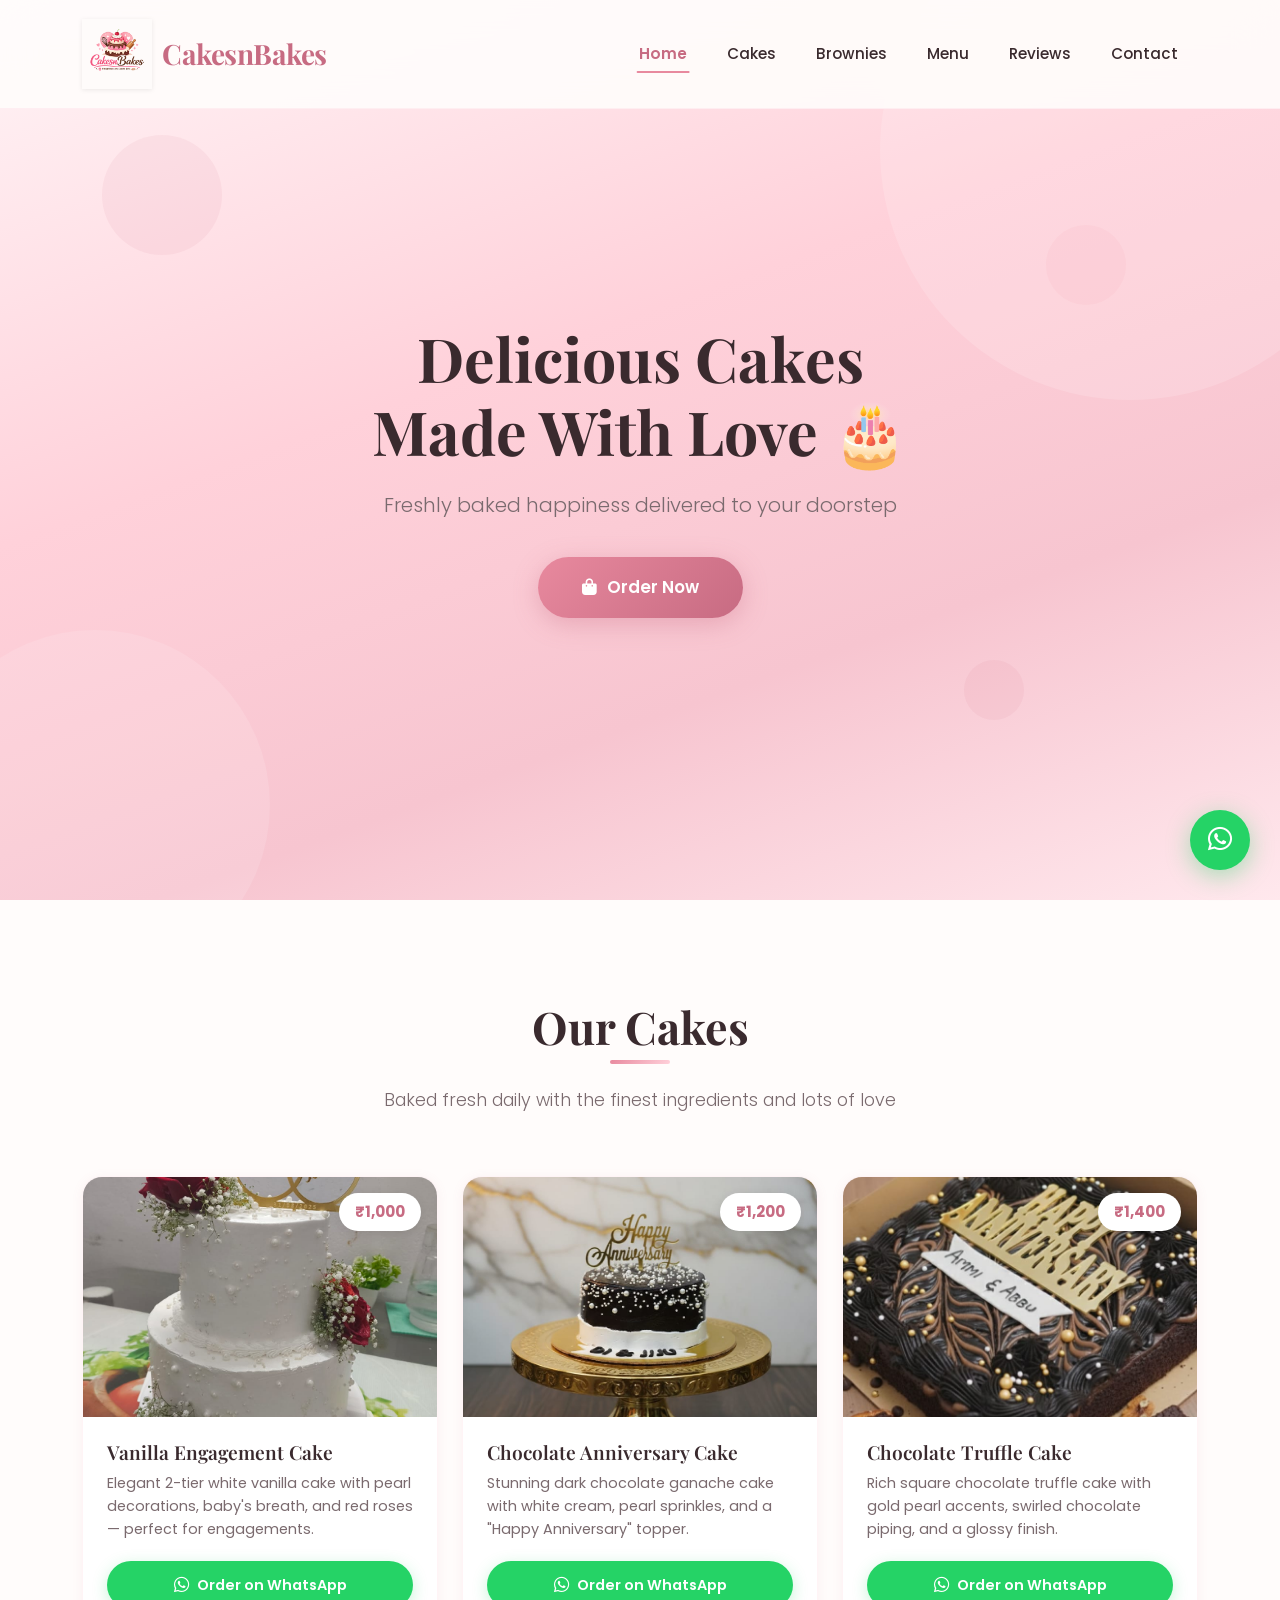
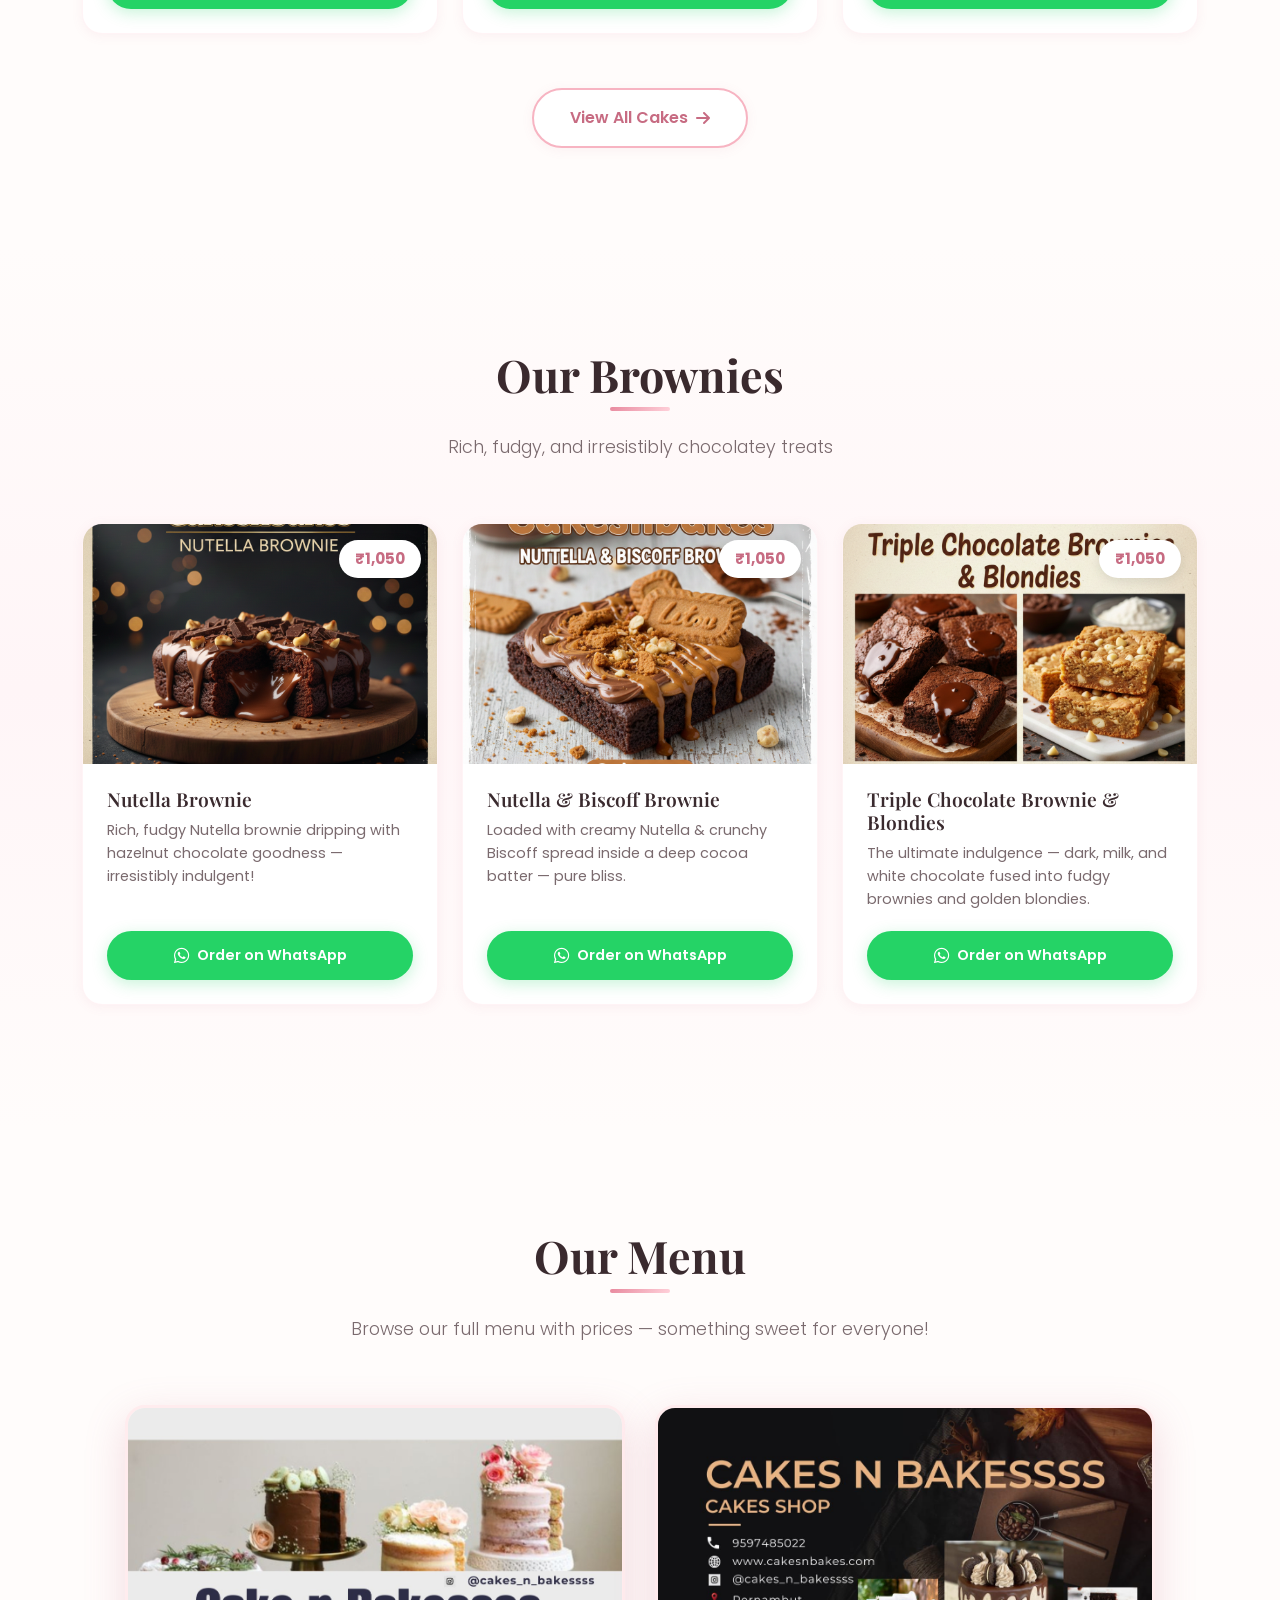
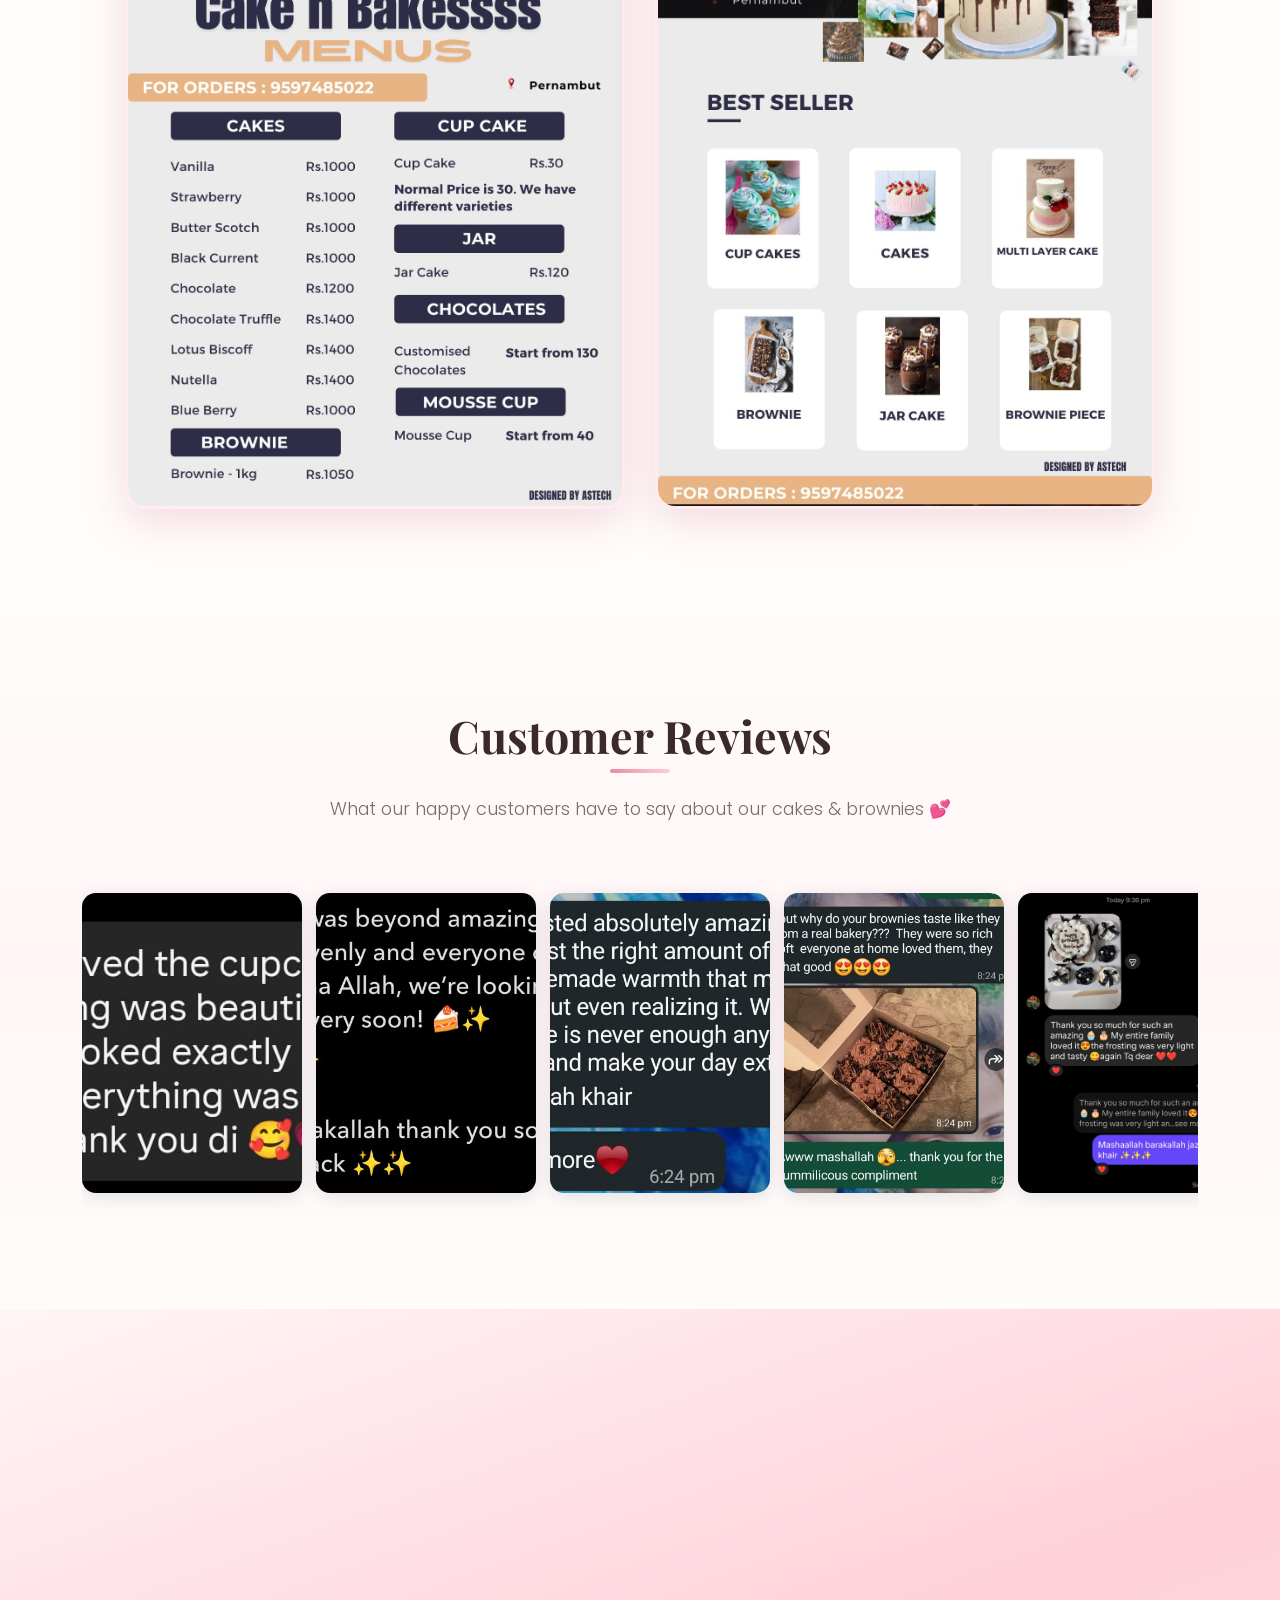
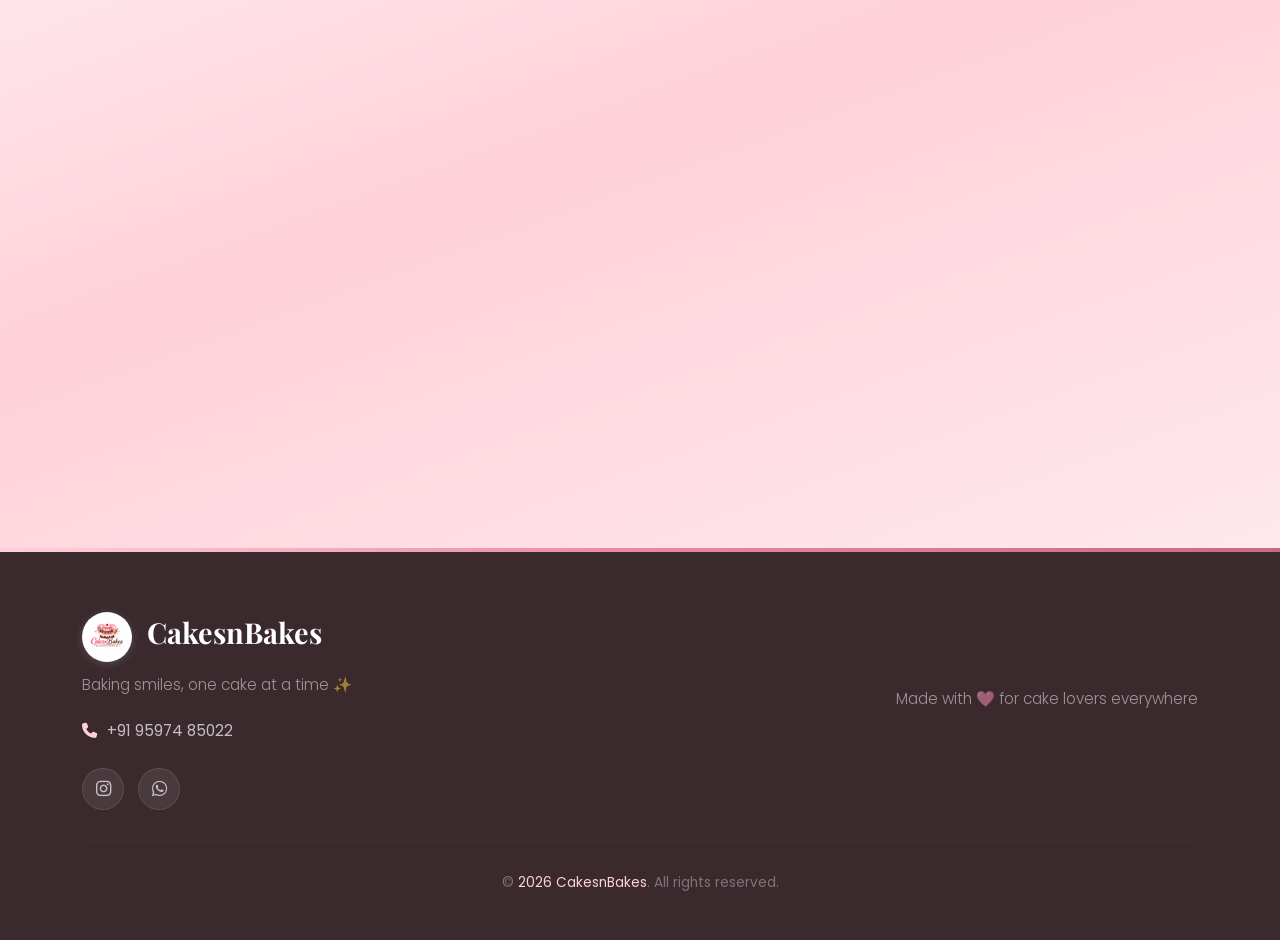
==== index.html @ 228a6c66 "Initial commit: CakesnBakes bakery website" ====
<!DOCTYPE html>
<html lang="en">
<head>
  <meta charset="UTF-8">
  <meta name="viewport" content="width=device-width, initial-scale=1.0">
  <meta name="description" content="CakesnBakes — Freshly baked cakes, cupcakes, brownies & more, delivered to your doorstep. Order now on WhatsApp!">
  <meta name="keywords" content="cakes, brownies, bakery, cupcakes, mousse cakes, jar cakes, order cakes online, CakesnBakes">
  <meta name="author" content="CakesnBakes">
  <title>CakesnBakes — Delicious Cakes Made With Love 🎂</title>

  <!-- Favicon -->
  <link rel="icon" href="logo.png" type="image/png">

  <!-- Bootstrap 5 CSS -->
  <link href="https://cdn.jsdelivr.net/npm/bootstrap@5.3.3/dist/css/bootstrap.min.css" rel="stylesheet">

  <!-- Font Awesome 6 -->
  <link href="https://cdnjs.cloudflare.com/ajax/libs/font-awesome/6.5.1/css/all.min.css" rel="stylesheet">

  <!-- Custom CSS -->
  <link rel="stylesheet" href="css/style.css">
</head>
<body>

  <!-- ========== Page Loader ========== -->
  <div class="page-loader">
    <div class="loader-content">
      <div class="loader-brand"><img src="logo.png" alt="CakesnBakes" class="loader-logo"> CakesnBakes</div>
      <div class="loader-dots">
        <span></span>
        <span></span>
        <span></span>
      </div>
    </div>
  </div>

  <!-- ========== Navbar ========== -->
  <nav class="navbar navbar-expand-lg fixed-top" id="mainNavbar">
    <div class="container">
      <a class="navbar-brand" href="#">
        <img src="logo.png" alt="CakesnBakes" class="brand-logo"> CakesnBakes
      </a>
      <button class="navbar-toggler" type="button" data-bs-toggle="collapse" data-bs-target="#navbarNav" 
              aria-controls="navbarNav" aria-expanded="false" aria-label="Toggle navigation">
        <span class="navbar-toggler-icon"></span>
      </button>
      <div class="collapse navbar-collapse" id="navbarNav">
        <ul class="navbar-nav ms-auto">
          <li class="nav-item">
            <a class="nav-link active" href="#home">Home</a>
          </li>
          <li class="nav-item">
            <a class="nav-link" href="#cakes">Cakes</a>
          </li>
          <li class="nav-item">
            <a class="nav-link" href="#brownies">Brownies</a>
          </li>
          <li class="nav-item">
            <a class="nav-link" href="#menu">Menu</a>
          </li>
          <li class="nav-item">
            <a class="nav-link" href="#reviews">Reviews</a>
          </li>
          <li class="nav-item">
            <a class="nav-link" href="#contact">Contact</a>
          </li>
        </ul>
      </div>
    </div>
  </nav>

  <!-- ========== Hero Section ========== -->
  <section class="hero-section" id="home">
    <div class="hero-shapes">
      <div class="hero-shape hero-shape-1"></div>
      <div class="hero-shape hero-shape-2"></div>
      <div class="hero-shape hero-shape-3"></div>
    </div>
    <div class="container">
      <div class="hero-content">
        <h1>Delicious Cakes <br>Made With Love <span class="hero-emoji">🎂</span></h1>
        <p>Freshly baked happiness delivered to your doorstep</p>
        <a href="#cakes" class="btn-order">
          <i class="fas fa-shopping-bag"></i> Order Now
        </a>
      </div>
    </div>
  </section>

  <!-- ========== Cakes Section ========== -->
  <section class="section" id="cakes">
    <div class="container">
      <div class="section-title reveal">
        <h2>Our Cakes</h2>
        <p>Baked fresh daily with the finest ingredients and lots of love</p>
      </div>
      <div class="row" id="cakes-grid">
        <!-- Cards rendered dynamically via JS -->
      </div>
    </div>
  </section>

  <!-- ========== Brownies Section ========== -->
  <section class="section section-alt" id="brownies">
    <div class="container">
      <div class="section-title reveal">
        <h2>Our Brownies</h2>
        <p>Rich, fudgy, and irresistibly chocolatey treats</p>
      </div>
      <div class="row justify-content-center" id="brownies-grid">
        <!-- Cards rendered dynamically via JS -->
      </div>
    </div>
  </section>

  <!-- ========== Menu Section ========== -->
  <section class="section" id="menu">
    <div class="container">
      <div class="section-title reveal">
        <h2>Our Menu</h2>
        <p>Browse our full menu with prices — something sweet for everyone!</p>
      </div>
      <div class="menu-images reveal reveal-delay-2">
        <div class="menu-img-wrapper">
          <img src="img/IMG-20260324-WA0014.jpg" alt="CakesnBakes Full Menu" class="menu-full-img" loading="lazy">
        </div>
        <div class="menu-img-wrapper">
          <img src="img/IMG-20260324-WA0013.jpg" alt="CakesnBakes Best Sellers" class="menu-full-img" loading="lazy">
        </div>
      </div>
    </div>
  </section>

  <!-- ========== Reviews Section ========== -->
  <section class="section section-alt" id="reviews">
    <div class="container">
      <div class="section-title reveal">
        <h2>Customer Reviews</h2>
        <p>What our happy customers have to say about our cakes & brownies 💕</p>
      </div>
      <div class="reviews-carousel reveal reveal-delay-2">
        <div class="reviews-track">
          <div class="review-card"><img src="img/IMG-20260324-WA0000.jpg" alt="Customer Review" loading="lazy"></div>
          <div class="review-card"><img src="img/IMG-20260324-WA0001.jpg" alt="Customer Review" loading="lazy"></div>
          <div class="review-card"><img src="img/IMG-20260324-WA0002.jpg" alt="Customer Review" loading="lazy"></div>
          <div class="review-card"><img src="img/IMG-20260324-WA0003.jpg" alt="Customer Review" loading="lazy"></div>
          <div class="review-card"><img src="img/IMG-20260324-WA0004.jpg" alt="Customer Review" loading="lazy"></div>
          <div class="review-card"><img src="img/IMG-20260324-WA0005.jpg" alt="Customer Review" loading="lazy"></div>
          <div class="review-card"><img src="img/IMG-20260324-WA0006.jpg" alt="Customer Review" loading="lazy"></div>
          <div class="review-card"><img src="img/IMG-20260324-WA0007.jpg" alt="Customer Review" loading="lazy"></div>
          <div class="review-card"><img src="img/IMG-20260324-WA0008.jpg" alt="Customer Review" loading="lazy"></div>
        </div>
      </div>
    </div>
  </section>

  <!-- ========== Contact Section ========== -->
  <section class="contact-section" id="contact">
    <div class="container">
      <div class="section-title reveal">
        <h2>Get In Touch</h2>
        <p>We'd love to hear from you! Reach out to place an order or just say hello</p>
      </div>
      <div class="contact-card reveal reveal-delay-2">
        <h3>Let's Talk 💬</h3>
        <p>Order your favourite treats or ask us anything</p>
        <div class="contact-methods">
          <a href="https://wa.me/919597485022?text=Hi%2C%20I%20want%20to%20place%20an%20order%20from%20CakesnBakes" 
             target="_blank" rel="noopener" class="contact-method">
            <i class="fab fa-whatsapp"></i>
            <div class="contact-method-info">
              <span class="label">WhatsApp</span>
              <span class="value">+91 95974 85022</span>
            </div>
          </a>
          <a href="tel:+919597485022" class="contact-method">
            <i class="fas fa-phone"></i>
            <div class="contact-method-info">
              <span class="label">Call Us</span>
              <span class="value">+91 95974 85022</span>
            </div>
          </a>
          <a href="https://instagram.com/cakes_n_bakessss" target="_blank" rel="noopener" class="contact-method">
            <i class="fab fa-instagram"></i>
            <div class="contact-method-info">
              <span class="label">Instagram</span>
              <span class="value">@cakes_n_bakessss</span>
            </div>
          </a>
        </div>
      </div>
    </div>
  </section>

  <!-- ========== Footer ========== -->
  <footer class="footer">
    <div class="container">
      <div class="row align-items-center">
        <div class="col-lg-6 mb-4 mb-lg-0">
          <div class="footer-brand">
            <img src="logo.png" alt="CakesnBakes" class="footer-logo"> CakesnBakes
          </div>
          <p class="footer-tagline">Baking smiles, one cake at a time ✨</p>
          <div class="footer-contact">
            <i class="fas fa-phone"></i>
            <span>+91 95974 85022</span>
          </div>
          <div class="footer-social">
            <a href="https://instagram.com/cakes_n_bakessss" target="_blank" rel="noopener" aria-label="Instagram">
              <i class="fab fa-instagram"></i>
            </a>
            <a href="https://wa.me/919597485022" target="_blank" rel="noopener" class="whatsapp" aria-label="WhatsApp">
              <i class="fab fa-whatsapp"></i>
            </a>
          </div>
        </div>
        <div class="col-lg-6 text-lg-end">
          <p class="footer-tagline">Made with 🩷 for cake lovers everywhere</p>
        </div>
      </div>
      <hr class="footer-divider">
      <p class="footer-copyright">
        &copy; <span id="year"></span> <span>CakesnBakes</span>. All rights reserved.
      </p>
    </div>
  </footer>

  <!-- ========== Floating WhatsApp Button ========== -->
  <a href="https://wa.me/919597485022?text=Hi%2C%20I%20want%20to%20place%20an%20order%20from%20CakesnBakes" 
     target="_blank" rel="noopener" class="whatsapp-float" aria-label="Chat on WhatsApp">
    <i class="fab fa-whatsapp"></i>
    <span class="tooltip-text">Chat with us!</span>
  </a>

  <!-- ========== Mobile Bottom Navbar ========== -->
  <nav class="bottom-nav" id="bottomNav">
    <a href="#home" class="bottom-nav-item active" data-section="home">
      <i class="fas fa-home"></i>
      <span>Home</span>
    </a>
    <a href="#cakes" class="bottom-nav-item" data-section="cakes">
      <i class="fas fa-birthday-cake"></i>
      <span>Cakes</span>
    </a>
    <a href="#brownies" class="bottom-nav-item" data-section="brownies">
      <i class="fas fa-cookie-bite"></i>
      <span>Brownies</span>
    </a>
    <a href="#menu" class="bottom-nav-item" data-section="menu">
      <i class="fas fa-utensils"></i>
      <span>Menu</span>
    </a>
    <a href="#contact" class="bottom-nav-item" data-section="contact">
      <i class="fas fa-envelope"></i>
      <span>Contact</span>
    </a>
  </nav>

  <!-- ========== Back to Top Button ========== -->
  <button class="back-to-top" aria-label="Back to top">
    <i class="fas fa-chevron-up"></i>
  </button>

  <!-- Bootstrap 5 JS -->
  <script src="https://cdn.jsdelivr.net/npm/bootstrap@5.3.3/dist/js/bootstrap.bundle.min.js"></script>

  <!-- Custom JS -->
  <script src="js/script.js"></script>
</body>
</html>
---- css/style.css ----
/* ===========================
   CakesnBakes - Custom Styles
   =========================== */

/* ---------- Google Fonts ---------- */
@import url('https://fonts.googleapis.com/css2?family=Playfair+Display:ital,wght@0,400;0,500;0,600;0,700;1,400;1,500&family=Poppins:wght@300;400;500;600;700&display=swap');

/* ---------- CSS Variables ---------- */
:root {
  --primary-pink: #FFD1DA;
  --primary-pink-dark: #f7b4c2;
  --off-white: #FFFCFB;
  --accent-rose: #e8899e;
  --accent-deep: #c76b82;
  --text-dark: #3a2a2e;
  --text-muted: #7a6a6e;
  --text-light: #9a8a8e;
  --white: #ffffff;
  --whatsapp-green: #25D366;
  --whatsapp-green-dark: #1da851;
  --shadow-soft: 0 4px 20px rgba(199, 107, 130, 0.12);
  --shadow-hover: 0 12px 40px rgba(199, 107, 130, 0.22);
  --shadow-card: 0 2px 12px rgba(199, 107, 130, 0.08);
  --radius-lg: 20px;
  --radius-md: 14px;
  --radius-sm: 10px;
  --transition: all 0.35s cubic-bezier(0.4, 0, 0.2, 1);
  --font-heading: 'Playfair Display', serif;
  --font-body: 'Poppins', sans-serif;
}

/* ---------- Global Reset ---------- */
*,
*::before,
*::after {
  margin: 0;
  padding: 0;
  box-sizing: border-box;
}

html {
  scroll-behavior: smooth;
  scroll-padding-top: 80px;
}

body {
  font-family: var(--font-body);
  color: var(--text-dark);
  background-color: var(--off-white);
  overflow-x: hidden;
  line-height: 1.7;
}

h1, h2, h3, h4, h5, h6 {
  font-family: var(--font-heading);
  font-weight: 600;
  color: var(--text-dark);
}

a {
  text-decoration: none;
  transition: var(--transition);
}

img {
  max-width: 100%;
  height: auto;
}

/* ---------- Scrollbar ---------- */
::-webkit-scrollbar {
  width: 8px;
}
::-webkit-scrollbar-track {
  background: var(--off-white);
}
::-webkit-scrollbar-thumb {
  background: var(--primary-pink-dark);
  border-radius: 50px;
}
::-webkit-scrollbar-thumb:hover {
  background: var(--accent-rose);
}

/* ---------- Navbar ---------- */
.navbar {
  background: rgba(255, 252, 251, 0.92) !important;
  backdrop-filter: blur(20px);
  -webkit-backdrop-filter: blur(20px);
  padding: 14px 0;
  transition: var(--transition);
  border-bottom: 1px solid rgba(255, 209, 218, 0.3);
}

.navbar.scrolled {
  padding: 8px 0;
  box-shadow: 0 4px 30px rgba(199, 107, 130, 0.1);
  border-bottom: 1px solid rgba(255, 209, 218, 0.6);
}

.navbar-brand {
  font-family: var(--font-heading);
  font-size: 1.75rem;
  font-weight: 700;
  color: var(--accent-deep) !important;
  letter-spacing: -0.5px;
  display: flex;
  align-items: center;
  gap: 10px;
}

.navbar-brand .brand-logo {
  height: 70px;
  width: auto;
  object-fit: contain;
  mix-blend-mode: multiply;
  filter: drop-shadow(0 1px 2px rgba(0,0,0,0.08));
}

.footer-logo {
  height: 50px;
  width: 50px;
  object-fit: contain;
  vertical-align: middle;
  margin-right: 8px;
  background: var(--white);
  border-radius: 50%;
  padding: 4px;
  box-shadow: 0 2px 8px rgba(255, 255, 255, 0.15);
}

.loader-logo {
  height: 80px;
  width: auto;
  object-fit: contain;
  vertical-align: middle;
  margin-right: 8px;
  mix-blend-mode: multiply;
}

.navbar-brand:hover {
  color: var(--accent-rose) !important;
  transform: scale(1.02);
}

.nav-link {
  font-family: var(--font-body);
  font-weight: 500;
  font-size: 0.95rem;
  color: var(--text-dark) !important;
  padding: 8px 20px !important;
  border-radius: 50px;
  position: relative;
  transition: var(--transition);
}

.nav-link::after {
  content: '';
  position: absolute;
  bottom: 2px;
  left: 50%;
  transform: translateX(-50%);
  width: 0;
  height: 2px;
  background: var(--accent-rose);
  border-radius: 50px;
  transition: var(--transition);
}

.nav-link:hover::after,
.nav-link.active::after {
  width: 60%;
}

.nav-link:hover {
  color: var(--accent-deep) !important;
}

.nav-link.active {
  color: var(--accent-deep) !important;
  font-weight: 600;
}

.navbar-toggler {
  border: 2px solid var(--primary-pink-dark) !important;
  padding: 6px 10px;
  border-radius: var(--radius-sm);
}

.navbar-toggler:focus {
  box-shadow: 0 0 0 3px rgba(255, 209, 218, 0.5);
}

.navbar-toggler-icon {
  background-image: url("data:image/svg+xml,%3csvg xmlns='http://www.w3.org/2000/svg' viewBox='0 0 30 30'%3e%3cpath stroke='%23c76b82' stroke-linecap='round' stroke-miterlimit='10' stroke-width='2' d='M4 7h22M4 15h22M4 23h22'/%3e%3c/svg%3e") !important;
}

/* ---------- Hero Section ---------- */
.hero-section {
  min-height: 100vh;
  display: flex;
  align-items: center;
  justify-content: center;
  background: linear-gradient(160deg, #fff5f7 0%, var(--primary-pink) 40%, #f7c5d0 70%, #ffe8ed 100%);
  position: relative;
  overflow: hidden;
  padding: 120px 0 80px;
}

.hero-section::before {
  content: '';
  position: absolute;
  top: -100px;
  right: -100px;
  width: 500px;
  height: 500px;
  border-radius: 50%;
  background: rgba(255, 255, 255, 0.15);
  animation: floatBubble 8s ease-in-out infinite;
}

.hero-section::after {
  content: '';
  position: absolute;
  bottom: -80px;
  left: -80px;
  width: 350px;
  height: 350px;
  border-radius: 50%;
  background: rgba(255, 255, 255, 0.12);
  animation: floatBubble 10s ease-in-out infinite reverse;
}

@keyframes floatBubble {
  0%, 100% { transform: translateY(0) scale(1); }
  50% { transform: translateY(-40px) scale(1.05); }
}

.hero-content {
  text-align: center;
  position: relative;
  z-index: 2;
}

.hero-content h1 {
  font-size: 3.8rem;
  font-weight: 700;
  line-height: 1.2;
  margin-bottom: 20px;
  color: var(--text-dark);
  animation: fadeInUp 1s ease-out;
}

.hero-content .hero-emoji {
  display: inline-block;
  animation: bounceEmoji 2s ease-in-out infinite;
}

@keyframes bounceEmoji {
  0%, 100% { transform: translateY(0) rotate(0deg); }
  25% { transform: translateY(-8px) rotate(-5deg); }
  75% { transform: translateY(-4px) rotate(5deg); }
}

.hero-content p {
  font-size: 1.25rem;
  color: var(--text-muted);
  max-width: 550px;
  margin: 0 auto 35px;
  font-weight: 300;
  animation: fadeInUp 1s ease-out 0.2s both;
}

.btn-order {
  display: inline-flex;
  align-items: center;
  gap: 10px;
  padding: 16px 44px;
  font-size: 1.05rem;
  font-weight: 600;
  font-family: var(--font-body);
  color: var(--white);
  background: linear-gradient(135deg, var(--accent-rose), var(--accent-deep));
  border: none;
  border-radius: 50px;
  cursor: pointer;
  transition: var(--transition);
  box-shadow: 0 6px 25px rgba(199, 107, 130, 0.35);
  animation: fadeInUp 1s ease-out 0.4s both;
  position: relative;
  overflow: hidden;
}

.btn-order::before {
  content: '';
  position: absolute;
  top: 0;
  left: -100%;
  width: 100%;
  height: 100%;
  background: linear-gradient(90deg, transparent, rgba(255, 255, 255, 0.2), transparent);
  transition: 0.5s;
}

.btn-order:hover::before {
  left: 100%;
}

.btn-order:hover {
  transform: translateY(-3px) scale(1.03);
  box-shadow: 0 10px 35px rgba(199, 107, 130, 0.45);
  color: var(--white);
}

.btn-order:active {
  transform: translateY(0) scale(0.98);
}

/* Decorative shapes */
.hero-shapes {
  position: absolute;
  width: 100%;
  height: 100%;
  top: 0;
  left: 0;
  pointer-events: none;
  z-index: 1;
}

.hero-shape {
  position: absolute;
  border-radius: 50%;
  opacity: 0.08;
}

.hero-shape-1 {
  width: 120px;
  height: 120px;
  background: var(--accent-deep);
  top: 15%;
  left: 8%;
  animation: floatShape 7s ease-in-out infinite;
}

.hero-shape-2 {
  width: 80px;
  height: 80px;
  background: var(--accent-rose);
  top: 25%;
  right: 12%;
  animation: floatShape 5s ease-in-out infinite 1s;
}

.hero-shape-3 {
  width: 60px;
  height: 60px;
  background: var(--accent-deep);
  bottom: 20%;
  right: 20%;
  animation: floatShape 6s ease-in-out infinite 2s;
}

@keyframes floatShape {
  0%, 100% { transform: translateY(0) rotate(0deg); }
  50% { transform: translateY(-25px) rotate(180deg); }
}

@keyframes fadeInUp {
  from {
    opacity: 0;
    transform: translateY(40px);
  }
  to {
    opacity: 1;
    transform: translateY(0);
  }
}

/* ---------- Section Common ---------- */
.section {
  padding: 100px 0;
}

.section-alt {
  background: linear-gradient(180deg, var(--off-white) 0%, #fff5f7 50%, var(--off-white) 100%);
}

.section-title {
  text-align: center;
  margin-bottom: 60px;
  position: relative;
}

.section-title h2 {
  font-size: 2.8rem;
  font-weight: 700;
  margin-bottom: 12px;
  position: relative;
  display: inline-block;
}

.section-title h2::after {
  content: '';
  position: absolute;
  bottom: -10px;
  left: 50%;
  transform: translateX(-50%);
  width: 60px;
  height: 4px;
  background: linear-gradient(135deg, var(--accent-rose), var(--primary-pink));
  border-radius: 50px;
}

.section-title p {
  font-size: 1.1rem;
  color: var(--text-muted);
  margin-top: 20px;
  font-weight: 300;
}

/* ---------- Product Cards ---------- */
.product-card {
  background: var(--white);
  border-radius: var(--radius-lg);
  overflow: hidden;
  box-shadow: var(--shadow-card);
  transition: var(--transition);
  border: 1px solid rgba(255, 209, 218, 0.25);
  height: 100%;
  display: flex;
  flex-direction: column;
  position: relative;
}

.product-card::before {
  content: '';
  position: absolute;
  top: 0;
  left: 0;
  right: 0;
  height: 4px;
  background: linear-gradient(135deg, var(--primary-pink), var(--accent-rose));
  opacity: 0;
  transition: var(--transition);
}

.product-card:hover {
  transform: translateY(-10px);
  box-shadow: var(--shadow-hover);
  border-color: rgba(255, 209, 218, 0.5);
}

.product-card:hover::before {
  opacity: 1;
}

.product-card:hover .product-img img {
  transform: scale(1.08);
}

.product-img {
  position: relative;
  overflow: hidden;
  height: 240px;
}

.product-img img {
  width: 100%;
  height: 100%;
  object-fit: cover;
  transition: transform 0.5s cubic-bezier(0.4, 0, 0.2, 1);
}

.product-img .price-badge {
  position: absolute;
  top: 16px;
  right: 16px;
  background: var(--white);
  color: var(--accent-deep);
  font-weight: 700;
  font-size: 0.95rem;
  padding: 6px 16px;
  border-radius: 50px;
  box-shadow: 0 3px 12px rgba(0, 0, 0, 0.1);
  font-family: var(--font-body);
}

.product-body {
  padding: 24px;
  flex: 1;
  display: flex;
  flex-direction: column;
}

.product-body h5 {
  font-size: 1.2rem;
  font-weight: 600;
  margin-bottom: 8px;
  font-family: var(--font-heading);
}

.product-body p {
  font-size: 0.9rem;
  color: var(--text-muted);
  margin-bottom: 20px;
  flex: 1;
  line-height: 1.6;
}

.btn-whatsapp {
  display: inline-flex;
  align-items: center;
  justify-content: center;
  gap: 8px;
  padding: 12px 24px;
  background: var(--whatsapp-green);
  color: var(--white) !important;
  border: none;
  border-radius: 50px;
  font-size: 0.9rem;
  font-weight: 600;
  font-family: var(--font-body);
  cursor: pointer;
  transition: var(--transition);
  width: 100%;
  text-align: center;
  text-decoration: none;
  box-shadow: 0 4px 15px rgba(37, 211, 102, 0.25);
}

.btn-whatsapp i {
  font-size: 1.1rem;
}

.btn-whatsapp:hover {
  background: var(--whatsapp-green-dark);
  transform: translateY(-2px);
  box-shadow: 0 6px 20px rgba(37, 211, 102, 0.35);
  color: var(--white) !important;
}

.btn-whatsapp:active {
  transform: translateY(0);
}

/* ---------- View All Button ---------- */
.view-all-wrapper {
  text-align: center;
  margin-top: 30px;
}

.btn-view-all {
  display: inline-flex;
  align-items: center;
  gap: 8px;
  padding: 14px 36px;
  font-size: 1rem;
  font-weight: 600;
  font-family: var(--font-body);
  color: var(--accent-deep);
  background: var(--white);
  border: 2px solid var(--primary-pink-dark);
  border-radius: 50px;
  cursor: pointer;
  transition: var(--transition);
  text-decoration: none;
  box-shadow: var(--shadow-card);
}

.btn-view-all:hover {
  background: linear-gradient(135deg, var(--accent-rose), var(--accent-deep));
  color: var(--white);
  border-color: var(--accent-deep);
  transform: translateY(-3px);
  box-shadow: 0 8px 25px rgba(199, 107, 130, 0.35);
}

.btn-view-all:active {
  transform: translateY(0);
}

/* ---------- Menu Section ---------- */
.menu-images {
  display: flex;
  flex-wrap: wrap;
  gap: 30px;
  justify-content: center;
  align-items: flex-start;
}

.menu-img-wrapper {
  flex: 1 1 400px;
  max-width: 500px;
  border-radius: var(--radius-lg);
  overflow: hidden;
  box-shadow: var(--shadow-hover);
  transition: var(--transition);
  border: 3px solid rgba(255, 209, 218, 0.4);
}

.menu-img-wrapper:hover {
  transform: translateY(-6px) scale(1.02);
  box-shadow: 0 20px 50px rgba(199, 107, 130, 0.25);
}

.menu-full-img {
  width: 100%;
  height: auto;
  display: block;
}

/* ---------- Reviews Section ---------- */
.reviews-carousel {
  position: relative;
  overflow: hidden;
}

.reviews-track {
  display: flex;
  gap: 14px;
  overflow-x: auto;
  scroll-snap-type: x mandatory;
  -webkit-overflow-scrolling: touch;
  padding: 8px 4px 16px;
  scrollbar-width: thin;
  scrollbar-color: var(--primary-pink-dark) transparent;
}

.reviews-track::-webkit-scrollbar {
  height: 6px;
}

.reviews-track::-webkit-scrollbar-thumb {
  background: var(--primary-pink-dark);
  border-radius: 50px;
}

.reviews-track::-webkit-scrollbar-track {
  background: transparent;
}

.review-card {
  flex: 0 0 220px;
  width: 220px;
  height: 300px;
  scroll-snap-align: start;
  border-radius: 14px;
  overflow: hidden;
  box-shadow: 0 4px 18px rgba(0, 0, 0, 0.1);
  transition: var(--transition);
  position: relative;
}

.review-card:hover {
  transform: translateY(-6px) scale(1.03);
  box-shadow: 0 10px 35px rgba(0, 0, 0, 0.18);
}

.review-card img {
  width: 100%;
  height: 100%;
  object-fit: cover;
  object-position: top;
  display: block;
}

/* ---------- Floating WhatsApp Button ---------- */
.whatsapp-float {
  position: fixed;
  bottom: 30px;
  right: 30px;
  width: 60px;
  height: 60px;
  background: var(--whatsapp-green);
  border-radius: 50%;
  display: flex;
  align-items: center;
  justify-content: center;
  color: var(--white);
  font-size: 1.7rem;
  box-shadow: 0 6px 25px rgba(37, 211, 102, 0.4);
  z-index: 9999;
  transition: var(--transition);
  cursor: pointer;
  text-decoration: none;
  animation: pulseWhatsapp 2s infinite;
}

.whatsapp-float:hover {
  background: var(--whatsapp-green-dark);
  transform: scale(1.1);
  box-shadow: 0 8px 30px rgba(37, 211, 102, 0.5);
  color: var(--white);
}

@keyframes pulseWhatsapp {
  0% { box-shadow: 0 6px 25px rgba(37, 211, 102, 0.4); }
  50% { box-shadow: 0 6px 25px rgba(37, 211, 102, 0.4), 0 0 0 12px rgba(37, 211, 102, 0.12); }
  100% { box-shadow: 0 6px 25px rgba(37, 211, 102, 0.4); }
}

.whatsapp-float .tooltip-text {
  position: absolute;
  right: 72px;
  background: var(--text-dark);
  color: var(--white);
  padding: 8px 16px;
  border-radius: var(--radius-sm);
  font-size: 0.8rem;
  white-space: nowrap;
  opacity: 0;
  pointer-events: none;
  transition: var(--transition);
  font-family: var(--font-body);
}

.whatsapp-float:hover .tooltip-text {
  opacity: 1;
}

/* ---------- Footer ---------- */
.footer {
  background: var(--text-dark);
  color: rgba(255, 255, 255, 0.7);
  padding: 60px 0 30px;
  position: relative;
  overflow: hidden;
}

.footer::before {
  content: '';
  position: absolute;
  top: 0;
  left: 0;
  right: 0;
  height: 4px;
  background: linear-gradient(135deg, var(--primary-pink), var(--accent-rose), var(--accent-deep));
}

.footer-brand {
  font-family: var(--font-heading);
  font-size: 1.8rem;
  font-weight: 700;
  color: var(--white);
  margin-bottom: 10px;
}

.footer-brand .brand-icon {
  color: var(--primary-pink);
}

.footer-tagline {
  font-size: 0.95rem;
  color: rgba(255, 255, 255, 0.5);
  margin-bottom: 20px;
  font-weight: 300;
}

.footer-contact {
  display: flex;
  align-items: center;
  gap: 10px;
  margin-bottom: 24px;
  font-size: 0.95rem;
}

.footer-contact i {
  color: var(--primary-pink);
}

.footer-social {
  display: flex;
  gap: 14px;
}

.footer-social a {
  width: 42px;
  height: 42px;
  border-radius: 50%;
  display: flex;
  align-items: center;
  justify-content: center;
  background: rgba(255, 255, 255, 0.08);
  color: rgba(255, 255, 255, 0.7);
  font-size: 1.1rem;
  transition: var(--transition);
  border: 1px solid rgba(255, 255, 255, 0.1);
}

.footer-social a:hover {
  background: var(--accent-rose);
  color: var(--white);
  transform: translateY(-3px);
  border-color: var(--accent-rose);
}

.footer-social a.whatsapp:hover {
  background: var(--whatsapp-green);
  border-color: var(--whatsapp-green);
}

.footer-divider {
  border-top: 1px solid rgba(255, 255, 255, 0.08);
  margin: 30px 0;
}

.footer-copyright {
  text-align: center;
  font-size: 0.85rem;
  color: rgba(255, 255, 255, 0.35);
}

.footer-copyright span {
  color: var(--primary-pink);
}

/* ---------- Contact Section ---------- */
.contact-section {
  background: linear-gradient(160deg, #fff5f7 0%, var(--primary-pink) 50%, #ffe8ed 100%);
  padding: 100px 0;
  position: relative;
}

.contact-card {
  background: var(--white);
  border-radius: var(--radius-lg);
  padding: 50px 40px;
  box-shadow: var(--shadow-soft);
  text-align: center;
  max-width: 600px;
  margin: 0 auto;
}

.contact-card h3 {
  font-size: 1.8rem;
  margin-bottom: 12px;
}

.contact-card p {
  color: var(--text-muted);
  margin-bottom: 30px;
}

.contact-methods {
  display: flex;
  flex-direction: column;
  gap: 16px;
}

.contact-method {
  display: flex;
  align-items: center;
  gap: 14px;
  padding: 16px 24px;
  background: #fef5f7;
  border-radius: var(--radius-md);
  transition: var(--transition);
  text-decoration: none;
  color: var(--text-dark);
}

.contact-method:hover {
  background: var(--primary-pink);
  transform: translateX(6px);
  color: var(--text-dark);
}

.contact-method i {
  font-size: 1.4rem;
  color: var(--accent-deep);
  width: 44px;
  height: 44px;
  display: flex;
  align-items: center;
  justify-content: center;
  background: var(--white);
  border-radius: 50%;
  flex-shrink: 0;
}

.contact-method-info {
  text-align: left;
}

.contact-method-info .label {
  font-size: 0.8rem;
  color: var(--text-light);
  text-transform: uppercase;
  letter-spacing: 1px;
  font-weight: 500;
}

.contact-method-info .value {
  font-size: 1rem;
  font-weight: 600;
}

/* ---------- Scroll Animations ---------- */
.reveal {
  opacity: 0;
  transform: translateY(30px);
  transition: all 0.8s cubic-bezier(0.4, 0, 0.2, 1);
}

.reveal.active {
  opacity: 1;
  transform: translateY(0);
}

.reveal-delay-1 { transition-delay: 0.1s; }
.reveal-delay-2 { transition-delay: 0.2s; }
.reveal-delay-3 { transition-delay: 0.3s; }
.reveal-delay-4 { transition-delay: 0.4s; }
.reveal-delay-5 { transition-delay: 0.5s; }

/* ---------- Back to Top ---------- */
.back-to-top {
  position: fixed;
  bottom: 100px;
  right: 32px;
  width: 44px;
  height: 44px;
  border-radius: 50%;
  background: var(--accent-rose);
  color: var(--white);
  border: none;
  display: flex;
  align-items: center;
  justify-content: center;
  font-size: 1.1rem;
  cursor: pointer;
  z-index: 9998;
  opacity: 0;
  visibility: hidden;
  transition: var(--transition);
  box-shadow: 0 4px 15px rgba(232, 137, 158, 0.3);
}

.back-to-top.visible {
  opacity: 1;
  visibility: visible;
}

.back-to-top:hover {
  background: var(--accent-deep);
  transform: translateY(-3px);
}

/* ---------- Mobile Bottom Navbar ---------- */
.bottom-nav {
  display: none;
}

/* ---------- Responsive Adjustments ---------- */
@media (max-width: 992px) {
  .hero-content h1 {
    font-size: 2.8rem;
  }

  .section-title h2 {
    font-size: 2.2rem;
  }

  .section {
    padding: 70px 0;
  }

  /* Hide hamburger toggler & collapse — use bottom nav instead */
  .navbar-toggler,
  .navbar-collapse {
    display: none !important;
  }

  /* Show bottom nav */
  .bottom-nav {
    display: flex;
    position: fixed;
    bottom: 0;
    left: 0;
    right: 0;
    z-index: 9999;
    background: rgba(255, 252, 251, 0.95);
    backdrop-filter: blur(20px);
    -webkit-backdrop-filter: blur(20px);
    border-top: 1px solid rgba(255, 209, 218, 0.4);
    box-shadow: 0 -4px 20px rgba(199, 107, 130, 0.1);
    padding: 6px 0 env(safe-area-inset-bottom, 6px);
    justify-content: space-around;
    align-items: center;
  }

  .bottom-nav-item {
    display: flex;
    flex-direction: column;
    align-items: center;
    justify-content: center;
    gap: 2px;
    padding: 8px 6px 6px;
    flex: 1;
    text-decoration: none;
    color: var(--text-muted);
    font-family: var(--font-body);
    font-size: 0.65rem;
    font-weight: 500;
    transition: var(--transition);
    position: relative;
    border-radius: var(--radius-sm);
  }

  .bottom-nav-item i {
    font-size: 1.15rem;
    transition: var(--transition);
  }

  .bottom-nav-item span {
    letter-spacing: 0.3px;
  }

  .bottom-nav-item.active {
    color: var(--accent-deep);
    font-weight: 600;
  }

  .bottom-nav-item.active i {
    transform: scale(1.1);
  }

  .bottom-nav-item.active::before {
    content: '';
    position: absolute;
    top: 0;
    left: 50%;
    transform: translateX(-50%);
    width: 24px;
    height: 3px;
    background: linear-gradient(135deg, var(--accent-rose), var(--accent-deep));
    border-radius: 0 0 50px 50px;
  }

  .bottom-nav-item:hover {
    color: var(--accent-deep);
  }

  /* Adjust floating elements above bottom nav */
  body {
    padding-bottom: 70px;
  }

  .whatsapp-float {
    bottom: 80px;
  }

  .back-to-top {
    bottom: 140px;
  }

  .footer {
    padding-bottom: 80px;
  }
}

@media (max-width: 768px) {
  .hero-content h1 {
    font-size: 2.2rem;
  }

  .hero-content p {
    font-size: 1.05rem;
  }

  .btn-order {
    padding: 14px 36px;
    font-size: 1rem;
  }

  .section {
    padding: 60px 0;
  }

  .section-title h2 {
    font-size: 1.9rem;
  }

  .product-img {
    height: 200px;
  }

  .contact-card {
    padding: 35px 25px;
  }

  .whatsapp-float {
    width: 48px;
    height: 48px;
    font-size: 1.3rem;
    right: 16px;
  }

  .back-to-top {
    right: 18px;
    width: 38px;
    height: 38px;
  }
}

@media (max-width: 576px) {
  .hero-content h1 {
    font-size: 1.85rem;
  }

  .hero-section {
    padding: 100px 0 60px;
  }

  .section-title {
    margin-bottom: 40px;
  }

  .footer {
    padding: 40px 0 80px;
  }

  .bottom-nav-item {
    font-size: 0.6rem;
    padding: 6px 4px 4px;
  }

  .bottom-nav-item i {
    font-size: 1.05rem;
  }
}

/* ---------- Loading Animation ---------- */
.page-loader {
  position: fixed;
  top: 0;
  left: 0;
  width: 100%;
  height: 100%;
  background: var(--off-white);
  display: flex;
  align-items: center;
  justify-content: center;
  z-index: 99999;
  transition: opacity 0.5s ease, visibility 0.5s ease;
}

.page-loader.hidden {
  opacity: 0;
  visibility: hidden;
}

.loader-content {
  text-align: center;
}

.loader-brand {
  font-family: var(--font-heading);
  font-size: 2rem;
  font-weight: 700;
  color: var(--accent-deep);
  margin-bottom: 20px;
}

.loader-dots {
  display: flex;
  gap: 8px;
  justify-content: center;
}

.loader-dots span {
  width: 10px;
  height: 10px;
  border-radius: 50%;
  background: var(--accent-rose);
  animation: loaderDot 1.2s ease-in-out infinite;
}

.loader-dots span:nth-child(2) { animation-delay: 0.15s; }
.loader-dots span:nth-child(3) { animation-delay: 0.3s; }

@keyframes loaderDot {
  0%, 80%, 100% { transform: scale(0.6); opacity: 0.4; }
  40% { transform: scale(1); opacity: 1; }
}
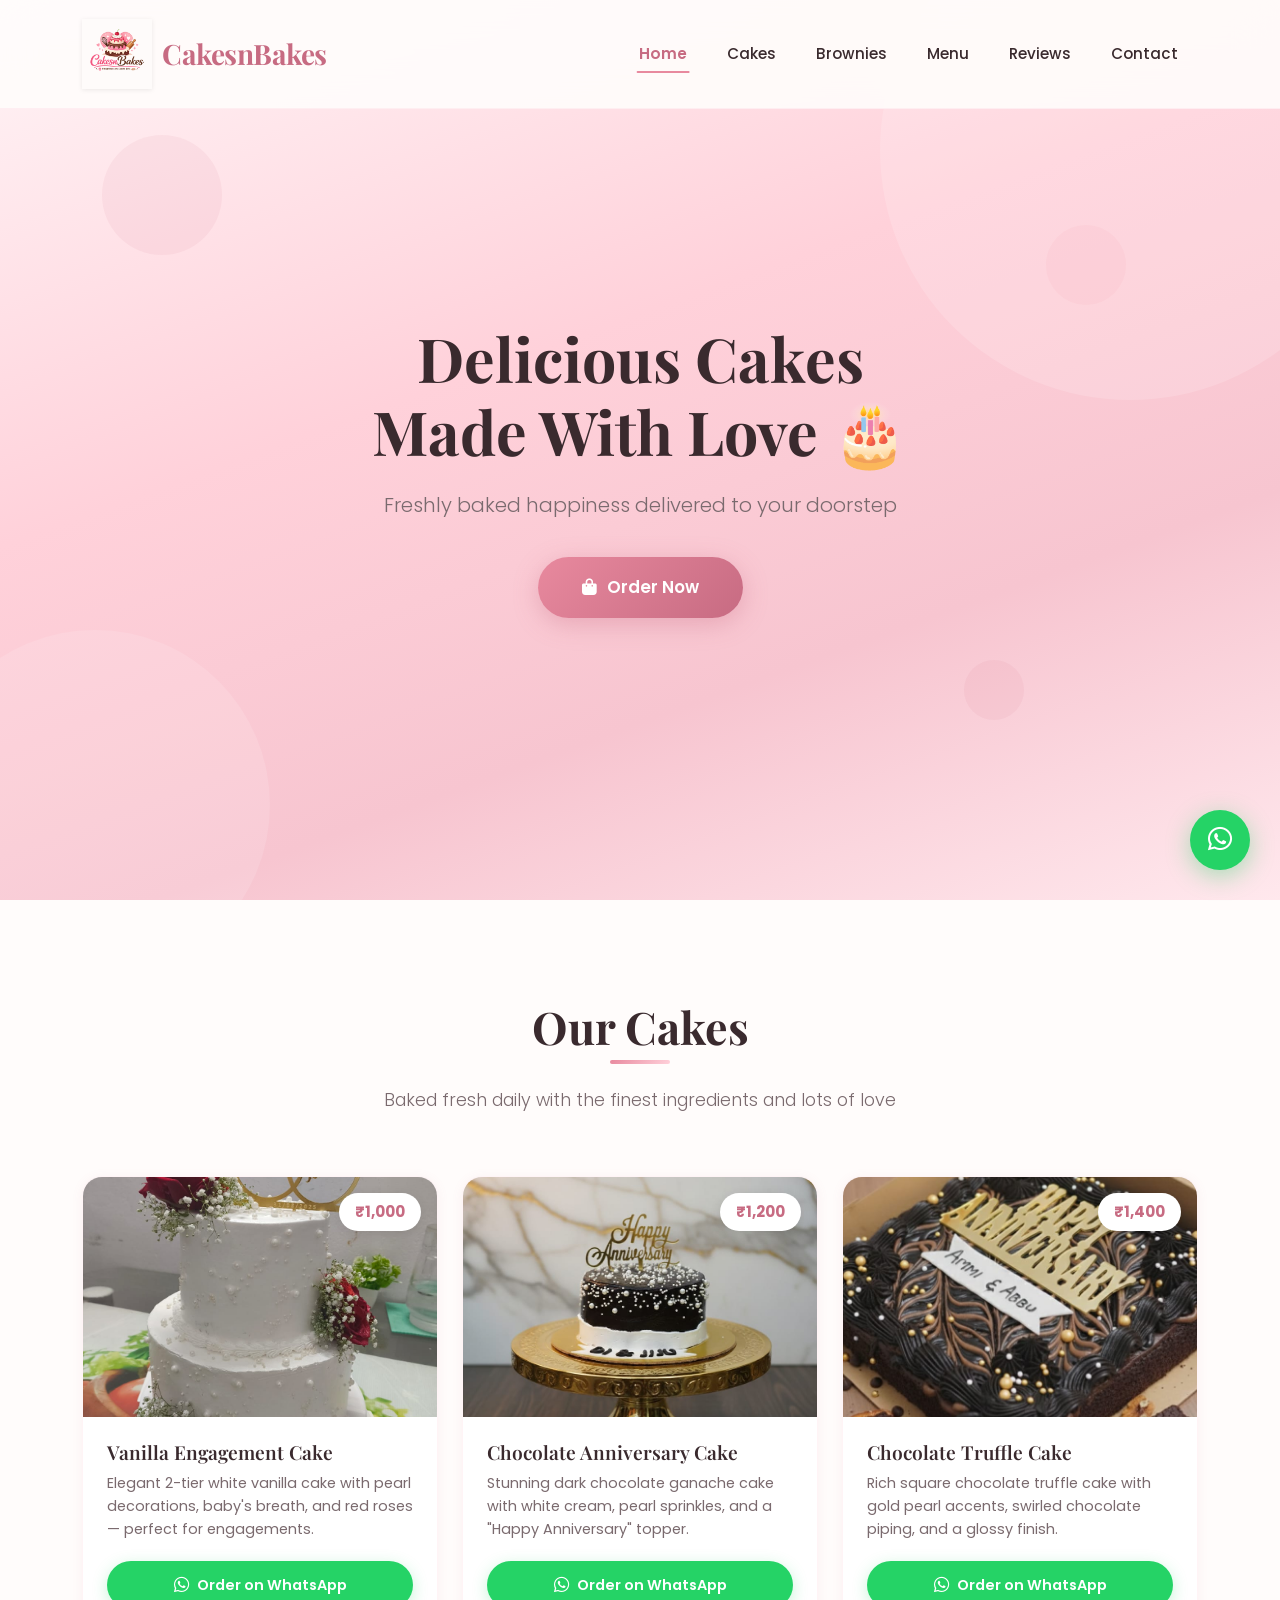
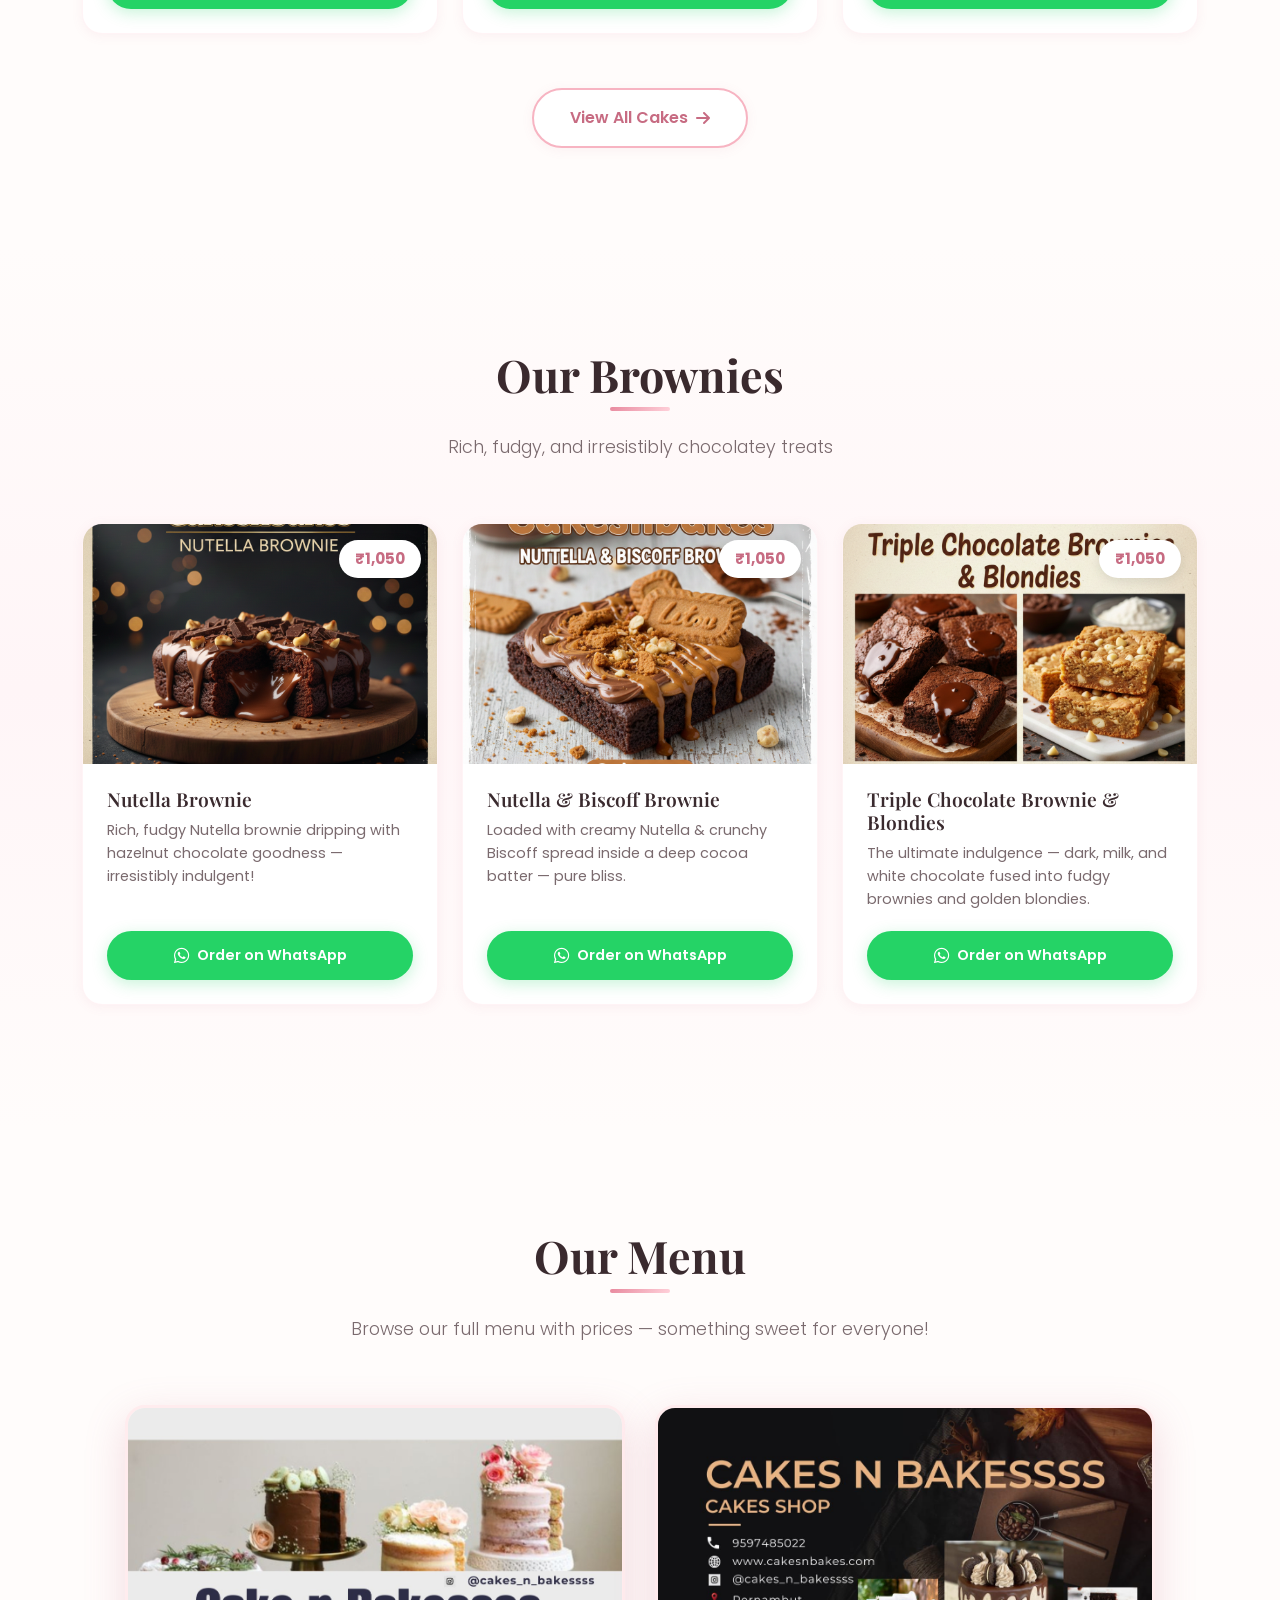
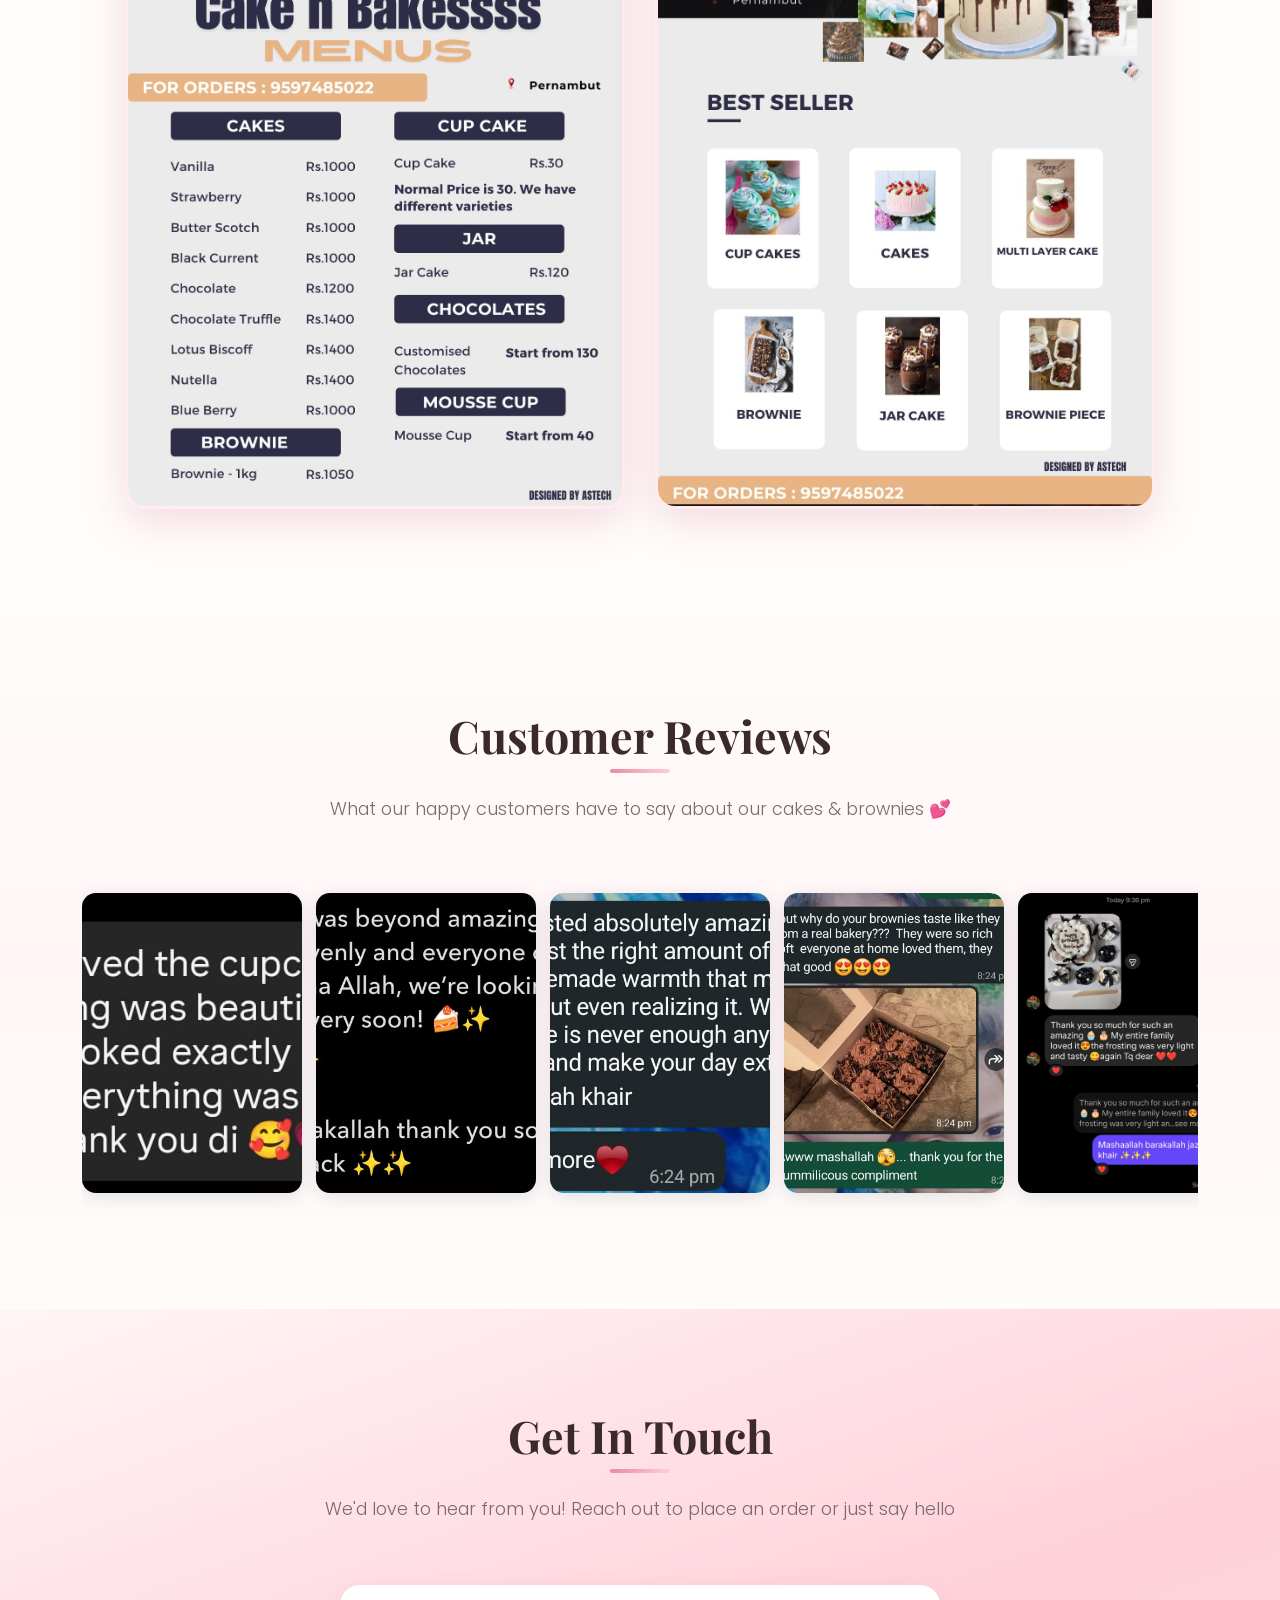
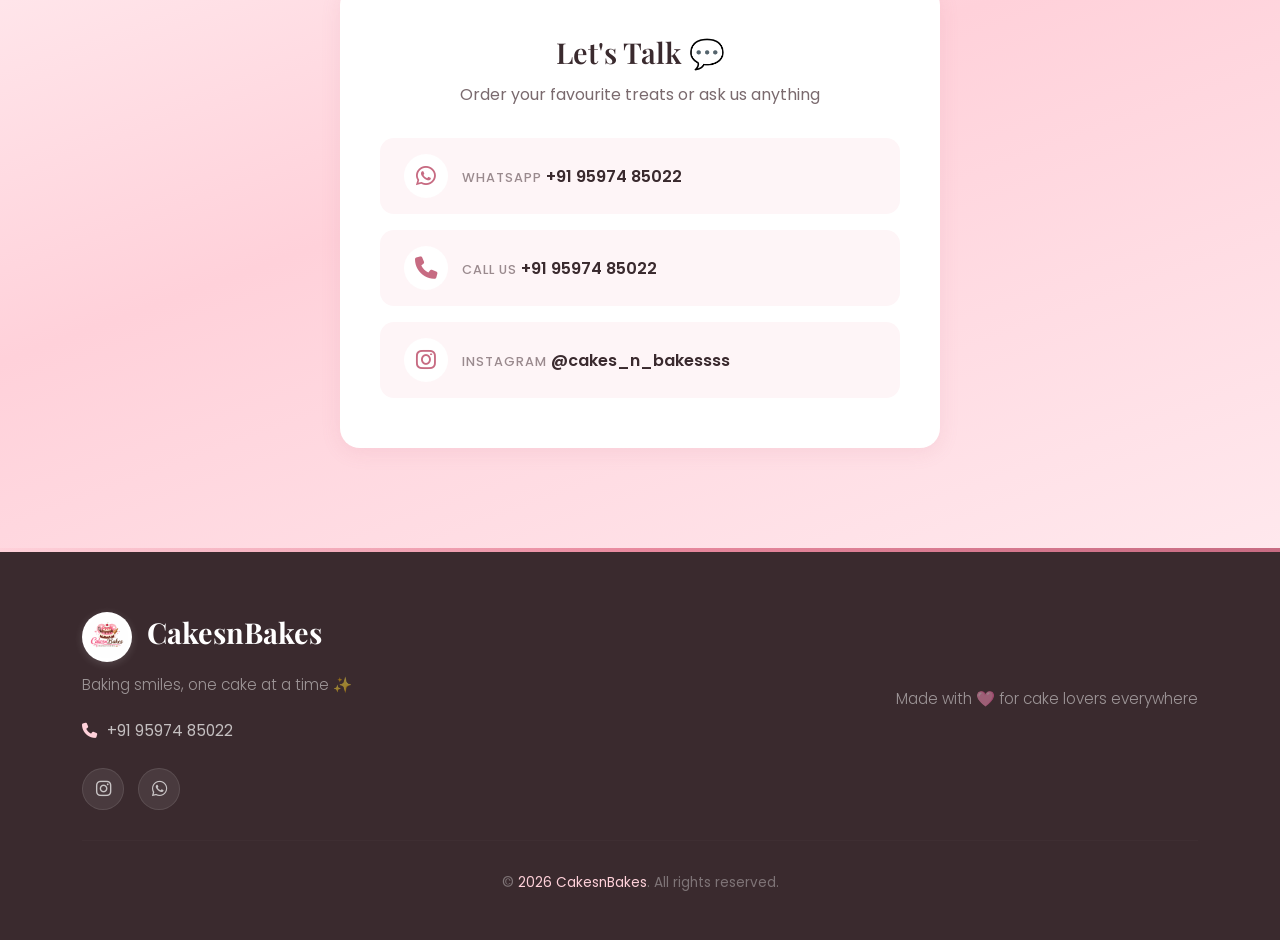
==== commit 0216d196: "Update index.html" ====
--- a/index.html
+++ b/index.html
@@ -18,7 +18,7 @@
   <link href="https://cdnjs.cloudflare.com/ajax/libs/font-awesome/6.5.1/css/all.min.css" rel="stylesheet">
 
   <!-- Custom CSS -->
-  <link rel="stylesheet" href="css/style.css">
+  <link rel="stylesheet" href="style.css">
 </head>
 <body>
 
--- a/style.css
+++ b/style.css
@@ -0,0 +1,1185 @@
+/* ===========================
+   CakesnBakes - Custom Styles
+   =========================== */
+
+/* ---------- Google Fonts ---------- */
+@import url('https://fonts.googleapis.com/css2?family=Playfair+Display:ital,wght@0,400;0,500;0,600;0,700;1,400;1,500&family=Poppins:wght@300;400;500;600;700&display=swap');
+
+/* ---------- CSS Variables ---------- */
+:root {
+  --primary-pink: #FFD1DA;
+  --primary-pink-dark: #f7b4c2;
+  --off-white: #FFFCFB;
+  --accent-rose: #e8899e;
+  --accent-deep: #c76b82;
+  --text-dark: #3a2a2e;
+  --text-muted: #7a6a6e;
+  --text-light: #9a8a8e;
+  --white: #ffffff;
+  --whatsapp-green: #25D366;
+  --whatsapp-green-dark: #1da851;
+  --shadow-soft: 0 4px 20px rgba(199, 107, 130, 0.12);
+  --shadow-hover: 0 12px 40px rgba(199, 107, 130, 0.22);
+  --shadow-card: 0 2px 12px rgba(199, 107, 130, 0.08);
+  --radius-lg: 20px;
+  --radius-md: 14px;
+  --radius-sm: 10px;
+  --transition: all 0.35s cubic-bezier(0.4, 0, 0.2, 1);
+  --font-heading: 'Playfair Display', serif;
+  --font-body: 'Poppins', sans-serif;
+}
+
+/* ---------- Global Reset ---------- */
+*,
+*::before,
+*::after {
+  margin: 0;
+  padding: 0;
+  box-sizing: border-box;
+}
+
+html {
+  scroll-behavior: smooth;
+  scroll-padding-top: 80px;
+}
+
+body {
+  font-family: var(--font-body);
+  color: var(--text-dark);
+  background-color: var(--off-white);
+  overflow-x: hidden;
+  line-height: 1.7;
+}
+
+h1, h2, h3, h4, h5, h6 {
+  font-family: var(--font-heading);
+  font-weight: 600;
+  color: var(--text-dark);
+}
+
+a {
+  text-decoration: none;
+  transition: var(--transition);
+}
+
+img {
+  max-width: 100%;
+  height: auto;
+}
+
+/* ---------- Scrollbar ---------- */
+::-webkit-scrollbar {
+  width: 8px;
+}
+::-webkit-scrollbar-track {
+  background: var(--off-white);
+}
+::-webkit-scrollbar-thumb {
+  background: var(--primary-pink-dark);
+  border-radius: 50px;
+}
+::-webkit-scrollbar-thumb:hover {
+  background: var(--accent-rose);
+}
+
+/* ---------- Navbar ---------- */
+.navbar {
+  background: rgba(255, 252, 251, 0.92) !important;
+  backdrop-filter: blur(20px);
+  -webkit-backdrop-filter: blur(20px);
+  padding: 14px 0;
+  transition: var(--transition);
+  border-bottom: 1px solid rgba(255, 209, 218, 0.3);
+}
+
+.navbar.scrolled {
+  padding: 8px 0;
+  box-shadow: 0 4px 30px rgba(199, 107, 130, 0.1);
+  border-bottom: 1px solid rgba(255, 209, 218, 0.6);
+}
+
+.navbar-brand {
+  font-family: var(--font-heading);
+  font-size: 1.75rem;
+  font-weight: 700;
+  color: var(--accent-deep) !important;
+  letter-spacing: -0.5px;
+  display: flex;
+  align-items: center;
+  gap: 10px;
+}
+
+.navbar-brand .brand-logo {
+  height: 70px;
+  width: auto;
+  object-fit: contain;
+  mix-blend-mode: multiply;
+  filter: drop-shadow(0 1px 2px rgba(0,0,0,0.08));
+}
+
+.footer-logo {
+  height: 50px;
+  width: 50px;
+  object-fit: contain;
+  vertical-align: middle;
+  margin-right: 8px;
+  background: var(--white);
+  border-radius: 50%;
+  padding: 4px;
+  box-shadow: 0 2px 8px rgba(255, 255, 255, 0.15);
+}
+
+.loader-logo {
+  height: 80px;
+  width: auto;
+  object-fit: contain;
+  vertical-align: middle;
+  margin-right: 8px;
+  mix-blend-mode: multiply;
+}
+
+.navbar-brand:hover {
+  color: var(--accent-rose) !important;
+  transform: scale(1.02);
+}
+
+.nav-link {
+  font-family: var(--font-body);
+  font-weight: 500;
+  font-size: 0.95rem;
+  color: var(--text-dark) !important;
+  padding: 8px 20px !important;
+  border-radius: 50px;
+  position: relative;
+  transition: var(--transition);
+}
+
+.nav-link::after {
+  content: '';
+  position: absolute;
+  bottom: 2px;
+  left: 50%;
+  transform: translateX(-50%);
+  width: 0;
+  height: 2px;
+  background: var(--accent-rose);
+  border-radius: 50px;
+  transition: var(--transition);
+}
+
+.nav-link:hover::after,
+.nav-link.active::after {
+  width: 60%;
+}
+
+.nav-link:hover {
+  color: var(--accent-deep) !important;
+}
+
+.nav-link.active {
+  color: var(--accent-deep) !important;
+  font-weight: 600;
+}
+
+.navbar-toggler {
+  border: 2px solid var(--primary-pink-dark) !important;
+  padding: 6px 10px;
+  border-radius: var(--radius-sm);
+}
+
+.navbar-toggler:focus {
+  box-shadow: 0 0 0 3px rgba(255, 209, 218, 0.5);
+}
+
+.navbar-toggler-icon {
+  background-image: url("data:image/svg+xml,%3csvg xmlns='http://www.w3.org/2000/svg' viewBox='0 0 30 30'%3e%3cpath stroke='%23c76b82' stroke-linecap='round' stroke-miterlimit='10' stroke-width='2' d='M4 7h22M4 15h22M4 23h22'/%3e%3c/svg%3e") !important;
+}
+
+/* ---------- Hero Section ---------- */
+.hero-section {
+  min-height: 100vh;
+  display: flex;
+  align-items: center;
+  justify-content: center;
+  background: linear-gradient(160deg, #fff5f7 0%, var(--primary-pink) 40%, #f7c5d0 70%, #ffe8ed 100%);
+  position: relative;
+  overflow: hidden;
+  padding: 120px 0 80px;
+}
+
+.hero-section::before {
+  content: '';
+  position: absolute;
+  top: -100px;
+  right: -100px;
+  width: 500px;
+  height: 500px;
+  border-radius: 50%;
+  background: rgba(255, 255, 255, 0.15);
+  animation: floatBubble 8s ease-in-out infinite;
+}
+
+.hero-section::after {
+  content: '';
+  position: absolute;
+  bottom: -80px;
+  left: -80px;
+  width: 350px;
+  height: 350px;
+  border-radius: 50%;
+  background: rgba(255, 255, 255, 0.12);
+  animation: floatBubble 10s ease-in-out infinite reverse;
+}
+
+@keyframes floatBubble {
+  0%, 100% { transform: translateY(0) scale(1); }
+  50% { transform: translateY(-40px) scale(1.05); }
+}
+
+.hero-content {
+  text-align: center;
+  position: relative;
+  z-index: 2;
+}
+
+.hero-content h1 {
+  font-size: 3.8rem;
+  font-weight: 700;
+  line-height: 1.2;
+  margin-bottom: 20px;
+  color: var(--text-dark);
+  animation: fadeInUp 1s ease-out;
+}
+
+.hero-content .hero-emoji {
+  display: inline-block;
+  animation: bounceEmoji 2s ease-in-out infinite;
+}
+
+@keyframes bounceEmoji {
+  0%, 100% { transform: translateY(0) rotate(0deg); }
+  25% { transform: translateY(-8px) rotate(-5deg); }
+  75% { transform: translateY(-4px) rotate(5deg); }
+}
+
+.hero-content p {
+  font-size: 1.25rem;
+  color: var(--text-muted);
+  max-width: 550px;
+  margin: 0 auto 35px;
+  font-weight: 300;
+  animation: fadeInUp 1s ease-out 0.2s both;
+}
+
+.btn-order {
+  display: inline-flex;
+  align-items: center;
+  gap: 10px;
+  padding: 16px 44px;
+  font-size: 1.05rem;
+  font-weight: 600;
+  font-family: var(--font-body);
+  color: var(--white);
+  background: linear-gradient(135deg, var(--accent-rose), var(--accent-deep));
+  border: none;
+  border-radius: 50px;
+  cursor: pointer;
+  transition: var(--transition);
+  box-shadow: 0 6px 25px rgba(199, 107, 130, 0.35);
+  animation: fadeInUp 1s ease-out 0.4s both;
+  position: relative;
+  overflow: hidden;
+}
+
+.btn-order::before {
+  content: '';
+  position: absolute;
+  top: 0;
+  left: -100%;
+  width: 100%;
+  height: 100%;
+  background: linear-gradient(90deg, transparent, rgba(255, 255, 255, 0.2), transparent);
+  transition: 0.5s;
+}
+
+.btn-order:hover::before {
+  left: 100%;
+}
+
+.btn-order:hover {
+  transform: translateY(-3px) scale(1.03);
+  box-shadow: 0 10px 35px rgba(199, 107, 130, 0.45);
+  color: var(--white);
+}
+
+.btn-order:active {
+  transform: translateY(0) scale(0.98);
+}
+
+/* Decorative shapes */
+.hero-shapes {
+  position: absolute;
+  width: 100%;
+  height: 100%;
+  top: 0;
+  left: 0;
+  pointer-events: none;
+  z-index: 1;
+}
+
+.hero-shape {
+  position: absolute;
+  border-radius: 50%;
+  opacity: 0.08;
+}
+
+.hero-shape-1 {
+  width: 120px;
+  height: 120px;
+  background: var(--accent-deep);
+  top: 15%;
+  left: 8%;
+  animation: floatShape 7s ease-in-out infinite;
+}
+
+.hero-shape-2 {
+  width: 80px;
+  height: 80px;
+  background: var(--accent-rose);
+  top: 25%;
+  right: 12%;
+  animation: floatShape 5s ease-in-out infinite 1s;
+}
+
+.hero-shape-3 {
+  width: 60px;
+  height: 60px;
+  background: var(--accent-deep);
+  bottom: 20%;
+  right: 20%;
+  animation: floatShape 6s ease-in-out infinite 2s;
+}
+
+@keyframes floatShape {
+  0%, 100% { transform: translateY(0) rotate(0deg); }
+  50% { transform: translateY(-25px) rotate(180deg); }
+}
+
+@keyframes fadeInUp {
+  from {
+    opacity: 0;
+    transform: translateY(40px);
+  }
+  to {
+    opacity: 1;
+    transform: translateY(0);
+  }
+}
+
+/* ---------- Section Common ---------- */
+.section {
+  padding: 100px 0;
+}
+
+.section-alt {
+  background: linear-gradient(180deg, var(--off-white) 0%, #fff5f7 50%, var(--off-white) 100%);
+}
+
+.section-title {
+  text-align: center;
+  margin-bottom: 60px;
+  position: relative;
+}
+
+.section-title h2 {
+  font-size: 2.8rem;
+  font-weight: 700;
+  margin-bottom: 12px;
+  position: relative;
+  display: inline-block;
+}
+
+.section-title h2::after {
+  content: '';
+  position: absolute;
+  bottom: -10px;
+  left: 50%;
+  transform: translateX(-50%);
+  width: 60px;
+  height: 4px;
+  background: linear-gradient(135deg, var(--accent-rose), var(--primary-pink));
+  border-radius: 50px;
+}
+
+.section-title p {
+  font-size: 1.1rem;
+  color: var(--text-muted);
+  margin-top: 20px;
+  font-weight: 300;
+}
+
+/* ---------- Product Cards ---------- */
+.product-card {
+  background: var(--white);
+  border-radius: var(--radius-lg);
+  overflow: hidden;
+  box-shadow: var(--shadow-card);
+  transition: var(--transition);
+  border: 1px solid rgba(255, 209, 218, 0.25);
+  height: 100%;
+  display: flex;
+  flex-direction: column;
+  position: relative;
+}
+
+.product-card::before {
+  content: '';
+  position: absolute;
+  top: 0;
+  left: 0;
+  right: 0;
+  height: 4px;
+  background: linear-gradient(135deg, var(--primary-pink), var(--accent-rose));
+  opacity: 0;
+  transition: var(--transition);
+}
+
+.product-card:hover {
+  transform: translateY(-10px);
+  box-shadow: var(--shadow-hover);
+  border-color: rgba(255, 209, 218, 0.5);
+}
+
+.product-card:hover::before {
+  opacity: 1;
+}
+
+.product-card:hover .product-img img {
+  transform: scale(1.08);
+}
+
+.product-img {
+  position: relative;
+  overflow: hidden;
+  height: 240px;
+}
+
+.product-img img {
+  width: 100%;
+  height: 100%;
+  object-fit: cover;
+  transition: transform 0.5s cubic-bezier(0.4, 0, 0.2, 1);
+}
+
+.product-img .price-badge {
+  position: absolute;
+  top: 16px;
+  right: 16px;
+  background: var(--white);
+  color: var(--accent-deep);
+  font-weight: 700;
+  font-size: 0.95rem;
+  padding: 6px 16px;
+  border-radius: 50px;
+  box-shadow: 0 3px 12px rgba(0, 0, 0, 0.1);
+  font-family: var(--font-body);
+}
+
+.product-body {
+  padding: 24px;
+  flex: 1;
+  display: flex;
+  flex-direction: column;
+}
+
+.product-body h5 {
+  font-size: 1.2rem;
+  font-weight: 600;
+  margin-bottom: 8px;
+  font-family: var(--font-heading);
+}
+
+.product-body p {
+  font-size: 0.9rem;
+  color: var(--text-muted);
+  margin-bottom: 20px;
+  flex: 1;
+  line-height: 1.6;
+}
+
+.btn-whatsapp {
+  display: inline-flex;
+  align-items: center;
+  justify-content: center;
+  gap: 8px;
+  padding: 12px 24px;
+  background: var(--whatsapp-green);
+  color: var(--white) !important;
+  border: none;
+  border-radius: 50px;
+  font-size: 0.9rem;
+  font-weight: 600;
+  font-family: var(--font-body);
+  cursor: pointer;
+  transition: var(--transition);
+  width: 100%;
+  text-align: center;
+  text-decoration: none;
+  box-shadow: 0 4px 15px rgba(37, 211, 102, 0.25);
+}
+
+.btn-whatsapp i {
+  font-size: 1.1rem;
+}
+
+.btn-whatsapp:hover {
+  background: var(--whatsapp-green-dark);
+  transform: translateY(-2px);
+  box-shadow: 0 6px 20px rgba(37, 211, 102, 0.35);
+  color: var(--white) !important;
+}
+
+.btn-whatsapp:active {
+  transform: translateY(0);
+}
+
+/* ---------- View All Button ---------- */
+.view-all-wrapper {
+  text-align: center;
+  margin-top: 30px;
+}
+
+.btn-view-all {
+  display: inline-flex;
+  align-items: center;
+  gap: 8px;
+  padding: 14px 36px;
+  font-size: 1rem;
+  font-weight: 600;
+  font-family: var(--font-body);
+  color: var(--accent-deep);
+  background: var(--white);
+  border: 2px solid var(--primary-pink-dark);
+  border-radius: 50px;
+  cursor: pointer;
+  transition: var(--transition);
+  text-decoration: none;
+  box-shadow: var(--shadow-card);
+}
+
+.btn-view-all:hover {
+  background: linear-gradient(135deg, var(--accent-rose), var(--accent-deep));
+  color: var(--white);
+  border-color: var(--accent-deep);
+  transform: translateY(-3px);
+  box-shadow: 0 8px 25px rgba(199, 107, 130, 0.35);
+}
+
+.btn-view-all:active {
+  transform: translateY(0);
+}
+
+/* ---------- Menu Section ---------- */
+.menu-images {
+  display: flex;
+  flex-wrap: wrap;
+  gap: 30px;
+  justify-content: center;
+  align-items: flex-start;
+}
+
+.menu-img-wrapper {
+  flex: 1 1 400px;
+  max-width: 500px;
+  border-radius: var(--radius-lg);
+  overflow: hidden;
+  box-shadow: var(--shadow-hover);
+  transition: var(--transition);
+  border: 3px solid rgba(255, 209, 218, 0.4);
+}
+
+.menu-img-wrapper:hover {
+  transform: translateY(-6px) scale(1.02);
+  box-shadow: 0 20px 50px rgba(199, 107, 130, 0.25);
+}
+
+.menu-full-img {
+  width: 100%;
+  height: auto;
+  display: block;
+}
+
+/* ---------- Reviews Section ---------- */
+.reviews-carousel {
+  position: relative;
+  overflow: hidden;
+}
+
+.reviews-track {
+  display: flex;
+  gap: 14px;
+  overflow-x: auto;
+  scroll-snap-type: x mandatory;
+  -webkit-overflow-scrolling: touch;
+  padding: 8px 4px 16px;
+  scrollbar-width: thin;
+  scrollbar-color: var(--primary-pink-dark) transparent;
+}
+
+.reviews-track::-webkit-scrollbar {
+  height: 6px;
+}
+
+.reviews-track::-webkit-scrollbar-thumb {
+  background: var(--primary-pink-dark);
+  border-radius: 50px;
+}
+
+.reviews-track::-webkit-scrollbar-track {
+  background: transparent;
+}
+
+.review-card {
+  flex: 0 0 220px;
+  width: 220px;
+  height: 300px;
+  scroll-snap-align: start;
+  border-radius: 14px;
+  overflow: hidden;
+  box-shadow: 0 4px 18px rgba(0, 0, 0, 0.1);
+  transition: var(--transition);
+  position: relative;
+}
+
+.review-card:hover {
+  transform: translateY(-6px) scale(1.03);
+  box-shadow: 0 10px 35px rgba(0, 0, 0, 0.18);
+}
+
+.review-card img {
+  width: 100%;
+  height: 100%;
+  object-fit: cover;
+  object-position: top;
+  display: block;
+}
+
+/* ---------- Floating WhatsApp Button ---------- */
+.whatsapp-float {
+  position: fixed;
+  bottom: 30px;
+  right: 30px;
+  width: 60px;
+  height: 60px;
+  background: var(--whatsapp-green);
+  border-radius: 50%;
+  display: flex;
+  align-items: center;
+  justify-content: center;
+  color: var(--white);
+  font-size: 1.7rem;
+  box-shadow: 0 6px 25px rgba(37, 211, 102, 0.4);
+  z-index: 9999;
+  transition: var(--transition);
+  cursor: pointer;
+  text-decoration: none;
+  animation: pulseWhatsapp 2s infinite;
+}
+
+.whatsapp-float:hover {
+  background: var(--whatsapp-green-dark);
+  transform: scale(1.1);
+  box-shadow: 0 8px 30px rgba(37, 211, 102, 0.5);
+  color: var(--white);
+}
+
+@keyframes pulseWhatsapp {
+  0% { box-shadow: 0 6px 25px rgba(37, 211, 102, 0.4); }
+  50% { box-shadow: 0 6px 25px rgba(37, 211, 102, 0.4), 0 0 0 12px rgba(37, 211, 102, 0.12); }
+  100% { box-shadow: 0 6px 25px rgba(37, 211, 102, 0.4); }
+}
+
+.whatsapp-float .tooltip-text {
+  position: absolute;
+  right: 72px;
+  background: var(--text-dark);
+  color: var(--white);
+  padding: 8px 16px;
+  border-radius: var(--radius-sm);
+  font-size: 0.8rem;
+  white-space: nowrap;
+  opacity: 0;
+  pointer-events: none;
+  transition: var(--transition);
+  font-family: var(--font-body);
+}
+
+.whatsapp-float:hover .tooltip-text {
+  opacity: 1;
+}
+
+/* ---------- Footer ---------- */
+.footer {
+  background: var(--text-dark);
+  color: rgba(255, 255, 255, 0.7);
+  padding: 60px 0 30px;
+  position: relative;
+  overflow: hidden;
+}
+
+.footer::before {
+  content: '';
+  position: absolute;
+  top: 0;
+  left: 0;
+  right: 0;
+  height: 4px;
+  background: linear-gradient(135deg, var(--primary-pink), var(--accent-rose), var(--accent-deep));
+}
+
+.footer-brand {
+  font-family: var(--font-heading);
+  font-size: 1.8rem;
+  font-weight: 700;
+  color: var(--white);
+  margin-bottom: 10px;
+}
+
+.footer-brand .brand-icon {
+  color: var(--primary-pink);
+}
+
+.footer-tagline {
+  font-size: 0.95rem;
+  color: rgba(255, 255, 255, 0.5);
+  margin-bottom: 20px;
+  font-weight: 300;
+}
+
+.footer-contact {
+  display: flex;
+  align-items: center;
+  gap: 10px;
+  margin-bottom: 24px;
+  font-size: 0.95rem;
+}
+
+.footer-contact i {
+  color: var(--primary-pink);
+}
+
+.footer-social {
+  display: flex;
+  gap: 14px;
+}
+
+.footer-social a {
+  width: 42px;
+  height: 42px;
+  border-radius: 50%;
+  display: flex;
+  align-items: center;
+  justify-content: center;
+  background: rgba(255, 255, 255, 0.08);
+  color: rgba(255, 255, 255, 0.7);
+  font-size: 1.1rem;
+  transition: var(--transition);
+  border: 1px solid rgba(255, 255, 255, 0.1);
+}
+
+.footer-social a:hover {
+  background: var(--accent-rose);
+  color: var(--white);
+  transform: translateY(-3px);
+  border-color: var(--accent-rose);
+}
+
+.footer-social a.whatsapp:hover {
+  background: var(--whatsapp-green);
+  border-color: var(--whatsapp-green);
+}
+
+.footer-divider {
+  border-top: 1px solid rgba(255, 255, 255, 0.08);
+  margin: 30px 0;
+}
+
+.footer-copyright {
+  text-align: center;
+  font-size: 0.85rem;
+  color: rgba(255, 255, 255, 0.35);
+}
+
+.footer-copyright span {
+  color: var(--primary-pink);
+}
+
+/* ---------- Contact Section ---------- */
+.contact-section {
+  background: linear-gradient(160deg, #fff5f7 0%, var(--primary-pink) 50%, #ffe8ed 100%);
+  padding: 100px 0;
+  position: relative;
+}
+
+.contact-card {
+  background: var(--white);
+  border-radius: var(--radius-lg);
+  padding: 50px 40px;
+  box-shadow: var(--shadow-soft);
+  text-align: center;
+  max-width: 600px;
+  margin: 0 auto;
+}
+
+.contact-card h3 {
+  font-size: 1.8rem;
+  margin-bottom: 12px;
+}
+
+.contact-card p {
+  color: var(--text-muted);
+  margin-bottom: 30px;
+}
+
+.contact-methods {
+  display: flex;
+  flex-direction: column;
+  gap: 16px;
+}
+
+.contact-method {
+  display: flex;
+  align-items: center;
+  gap: 14px;
+  padding: 16px 24px;
+  background: #fef5f7;
+  border-radius: var(--radius-md);
+  transition: var(--transition);
+  text-decoration: none;
+  color: var(--text-dark);
+}
+
+.contact-method:hover {
+  background: var(--primary-pink);
+  transform: translateX(6px);
+  color: var(--text-dark);
+}
+
+.contact-method i {
+  font-size: 1.4rem;
+  color: var(--accent-deep);
+  width: 44px;
+  height: 44px;
+  display: flex;
+  align-items: center;
+  justify-content: center;
+  background: var(--white);
+  border-radius: 50%;
+  flex-shrink: 0;
+}
+
+.contact-method-info {
+  text-align: left;
+}
+
+.contact-method-info .label {
+  font-size: 0.8rem;
+  color: var(--text-light);
+  text-transform: uppercase;
+  letter-spacing: 1px;
+  font-weight: 500;
+}
+
+.contact-method-info .value {
+  font-size: 1rem;
+  font-weight: 600;
+}
+
+/* ---------- Scroll Animations ---------- */
+.reveal {
+  opacity: 0;
+  transform: translateY(30px);
+  transition: all 0.8s cubic-bezier(0.4, 0, 0.2, 1);
+}
+
+.reveal.active {
+  opacity: 1;
+  transform: translateY(0);
+}
+
+.reveal-delay-1 { transition-delay: 0.1s; }
+.reveal-delay-2 { transition-delay: 0.2s; }
+.reveal-delay-3 { transition-delay: 0.3s; }
+.reveal-delay-4 { transition-delay: 0.4s; }
+.reveal-delay-5 { transition-delay: 0.5s; }
+
+/* ---------- Back to Top ---------- */
+.back-to-top {
+  position: fixed;
+  bottom: 100px;
+  right: 32px;
+  width: 44px;
+  height: 44px;
+  border-radius: 50%;
+  background: var(--accent-rose);
+  color: var(--white);
+  border: none;
+  display: flex;
+  align-items: center;
+  justify-content: center;
+  font-size: 1.1rem;
+  cursor: pointer;
+  z-index: 9998;
+  opacity: 0;
+  visibility: hidden;
+  transition: var(--transition);
+  box-shadow: 0 4px 15px rgba(232, 137, 158, 0.3);
+}
+
+.back-to-top.visible {
+  opacity: 1;
+  visibility: visible;
+}
+
+.back-to-top:hover {
+  background: var(--accent-deep);
+  transform: translateY(-3px);
+}
+
+/* ---------- Mobile Bottom Navbar ---------- */
+.bottom-nav {
+  display: none;
+}
+
+/* ---------- Responsive Adjustments ---------- */
+@media (max-width: 992px) {
+  .hero-content h1 {
+    font-size: 2.8rem;
+  }
+
+  .section-title h2 {
+    font-size: 2.2rem;
+  }
+
+  .section {
+    padding: 70px 0;
+  }
+
+  /* Hide hamburger toggler & collapse — use bottom nav instead */
+  .navbar-toggler,
+  .navbar-collapse {
+    display: none !important;
+  }
+
+  /* Show bottom nav */
+  .bottom-nav {
+    display: flex;
+    position: fixed;
+    bottom: 0;
+    left: 0;
+    right: 0;
+    z-index: 9999;
+    background: rgba(255, 252, 251, 0.95);
+    backdrop-filter: blur(20px);
+    -webkit-backdrop-filter: blur(20px);
+    border-top: 1px solid rgba(255, 209, 218, 0.4);
+    box-shadow: 0 -4px 20px rgba(199, 107, 130, 0.1);
+    padding: 6px 0 env(safe-area-inset-bottom, 6px);
+    justify-content: space-around;
+    align-items: center;
+  }
+
+  .bottom-nav-item {
+    display: flex;
+    flex-direction: column;
+    align-items: center;
+    justify-content: center;
+    gap: 2px;
+    padding: 8px 6px 6px;
+    flex: 1;
+    text-decoration: none;
+    color: var(--text-muted);
+    font-family: var(--font-body);
+    font-size: 0.65rem;
+    font-weight: 500;
+    transition: var(--transition);
+    position: relative;
+    border-radius: var(--radius-sm);
+  }
+
+  .bottom-nav-item i {
+    font-size: 1.15rem;
+    transition: var(--transition);
+  }
+
+  .bottom-nav-item span {
+    letter-spacing: 0.3px;
+  }
+
+  .bottom-nav-item.active {
+    color: var(--accent-deep);
+    font-weight: 600;
+  }
+
+  .bottom-nav-item.active i {
+    transform: scale(1.1);
+  }
+
+  .bottom-nav-item.active::before {
+    content: '';
+    position: absolute;
+    top: 0;
+    left: 50%;
+    transform: translateX(-50%);
+    width: 24px;
+    height: 3px;
+    background: linear-gradient(135deg, var(--accent-rose), var(--accent-deep));
+    border-radius: 0 0 50px 50px;
+  }
+
+  .bottom-nav-item:hover {
+    color: var(--accent-deep);
+  }
+
+  /* Adjust floating elements above bottom nav */
+  body {
+    padding-bottom: 70px;
+  }
+
+  .whatsapp-float {
+    bottom: 80px;
+  }
+
+  .back-to-top {
+    bottom: 140px;
+  }
+
+  .footer {
+    padding-bottom: 80px;
+  }
+}
+
+@media (max-width: 768px) {
+  .hero-content h1 {
+    font-size: 2.2rem;
+  }
+
+  .hero-content p {
+    font-size: 1.05rem;
+  }
+
+  .btn-order {
+    padding: 14px 36px;
+    font-size: 1rem;
+  }
+
+  .section {
+    padding: 60px 0;
+  }
+
+  .section-title h2 {
+    font-size: 1.9rem;
+  }
+
+  .product-img {
+    height: 200px;
+  }
+
+  .contact-card {
+    padding: 35px 25px;
+  }
+
+  .whatsapp-float {
+    width: 48px;
+    height: 48px;
+    font-size: 1.3rem;
+    right: 16px;
+  }
+
+  .back-to-top {
+    right: 18px;
+    width: 38px;
+    height: 38px;
+  }
+}
+
+@media (max-width: 576px) {
+  .hero-content h1 {
+    font-size: 1.85rem;
+  }
+
+  .hero-section {
+    padding: 100px 0 60px;
+  }
+
+  .section-title {
+    margin-bottom: 40px;
+  }
+
+  .footer {
+    padding: 40px 0 80px;
+  }
+
+  .bottom-nav-item {
+    font-size: 0.6rem;
+    padding: 6px 4px 4px;
+  }
+
+  .bottom-nav-item i {
+    font-size: 1.05rem;
+  }
+}
+
+/* ---------- Loading Animation ---------- */
+.page-loader {
+  position: fixed;
+  top: 0;
+  left: 0;
+  width: 100%;
+  height: 100%;
+  background: var(--off-white);
+  display: flex;
+  align-items: center;
+  justify-content: center;
+  z-index: 99999;
+  transition: opacity 0.5s ease, visibility 0.5s ease;
+}
+
+.page-loader.hidden {
+  opacity: 0;
+  visibility: hidden;
+}
+
+.loader-content {
+  text-align: center;
+}
+
+.loader-brand {
+  font-family: var(--font-heading);
+  font-size: 2rem;
+  font-weight: 700;
+  color: var(--accent-deep);
+  margin-bottom: 20px;
+}
+
+.loader-dots {
+  display: flex;
+  gap: 8px;
+  justify-content: center;
+}
+
+.loader-dots span {
+  width: 10px;
+  height: 10px;
+  border-radius: 50%;
+  background: var(--accent-rose);
+  animation: loaderDot 1.2s ease-in-out infinite;
+}
+
+.loader-dots span:nth-child(2) { animation-delay: 0.15s; }
+.loader-dots span:nth-child(3) { animation-delay: 0.3s; }
+
+@keyframes loaderDot {
+  0%, 80%, 100% { transform: scale(0.6); opacity: 0.4; }
+  40% { transform: scale(1); opacity: 1; }
+}
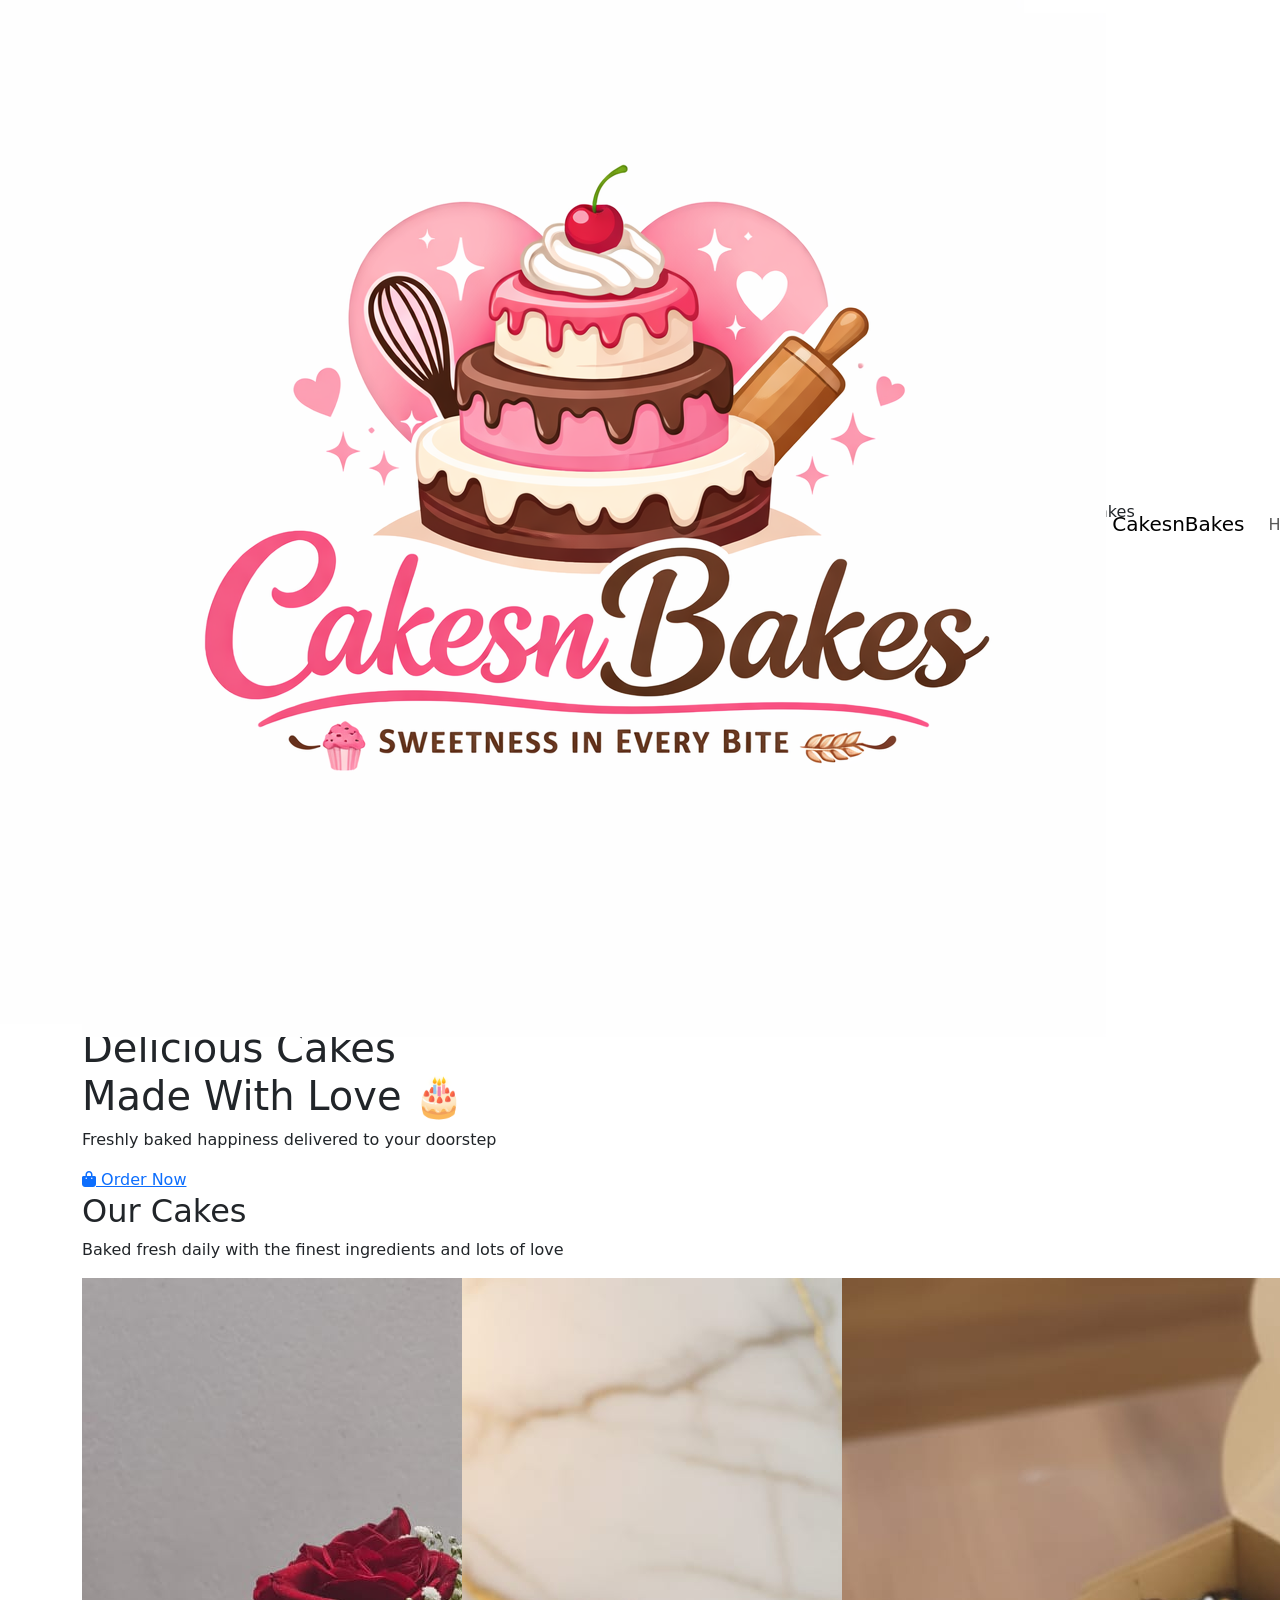
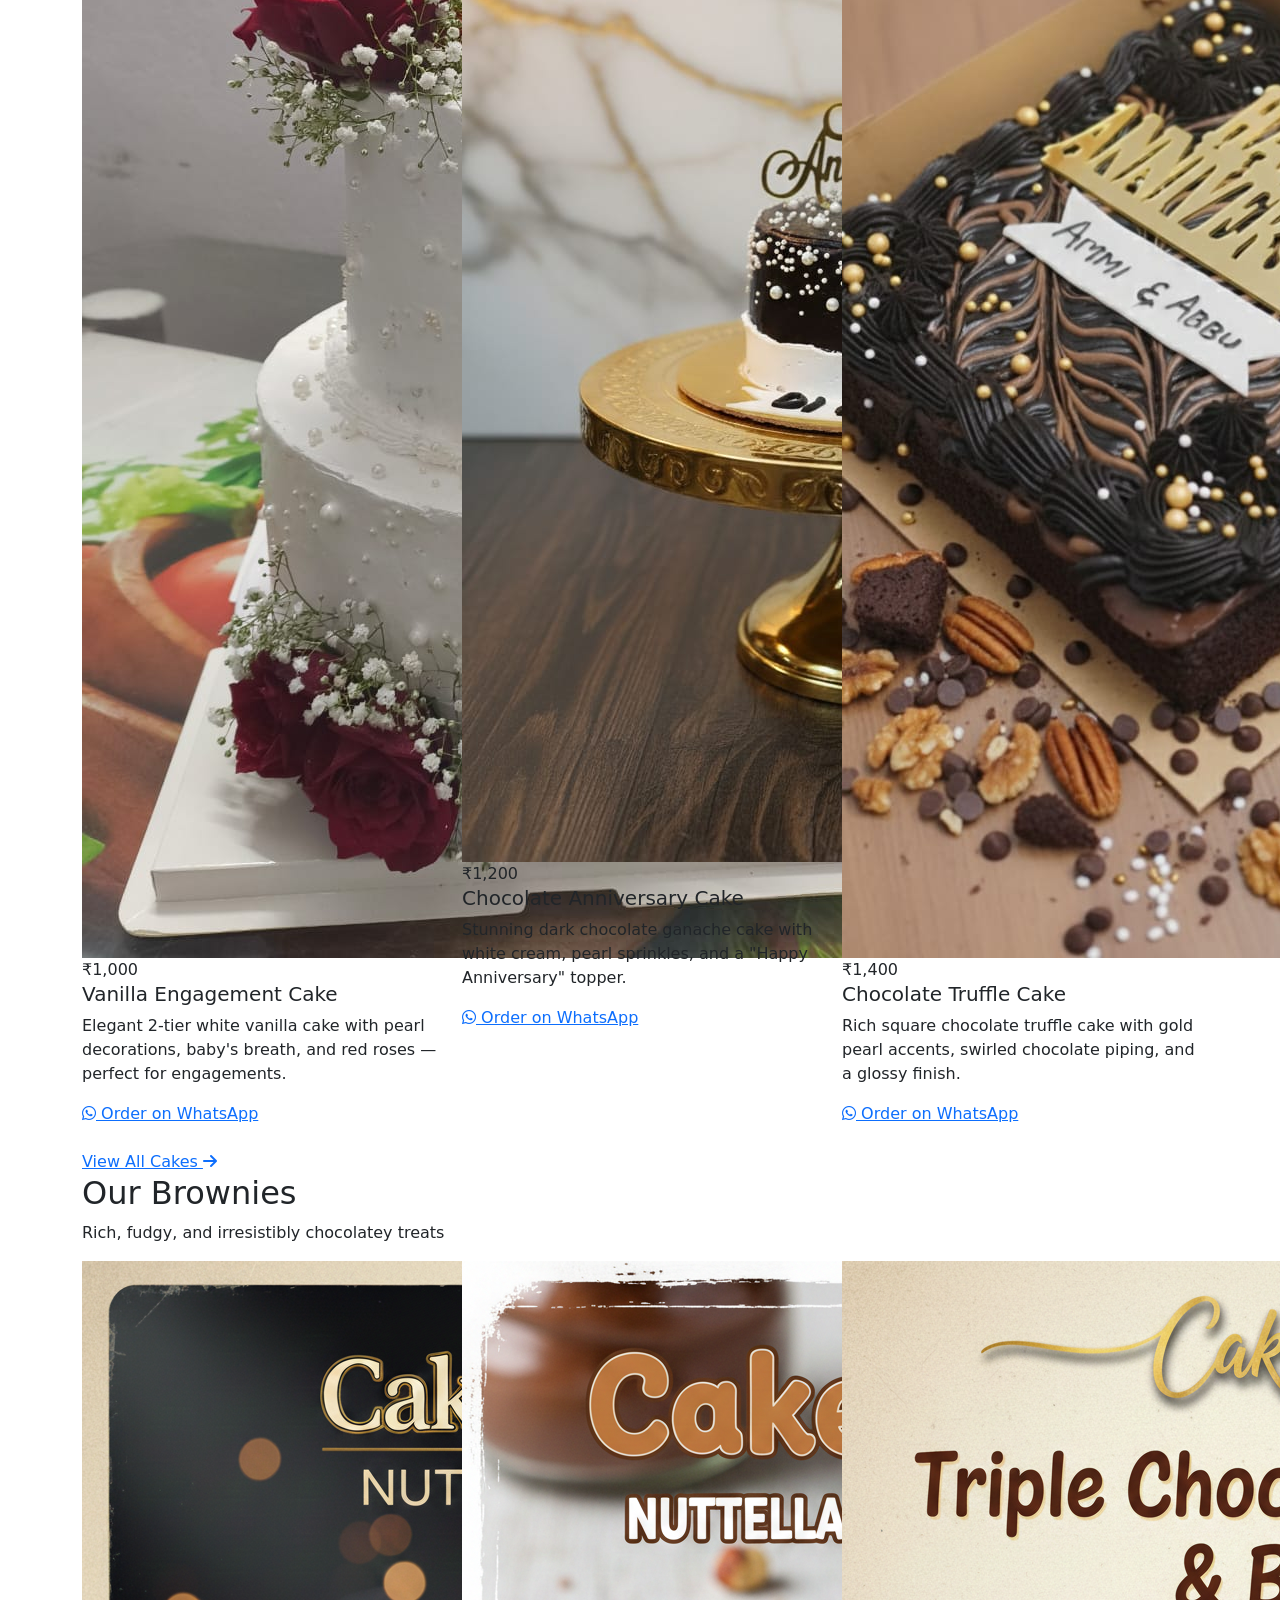
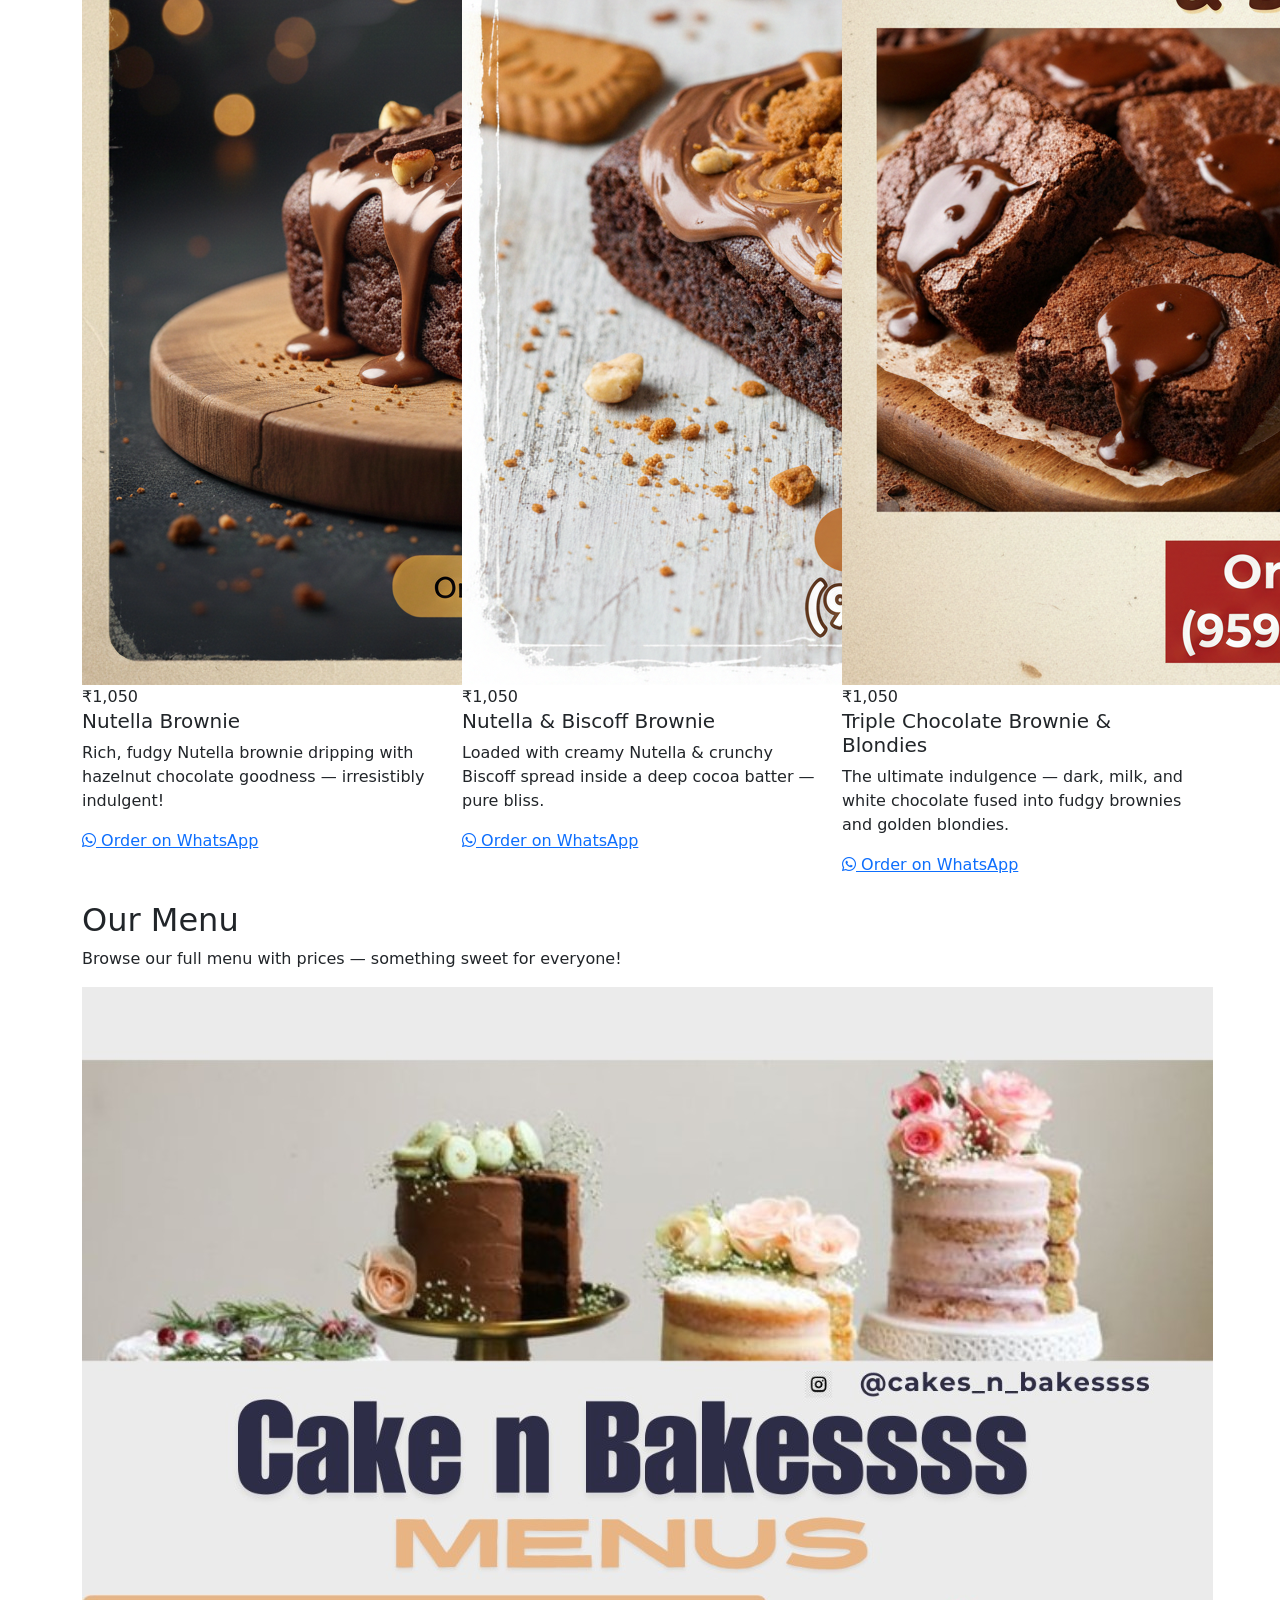
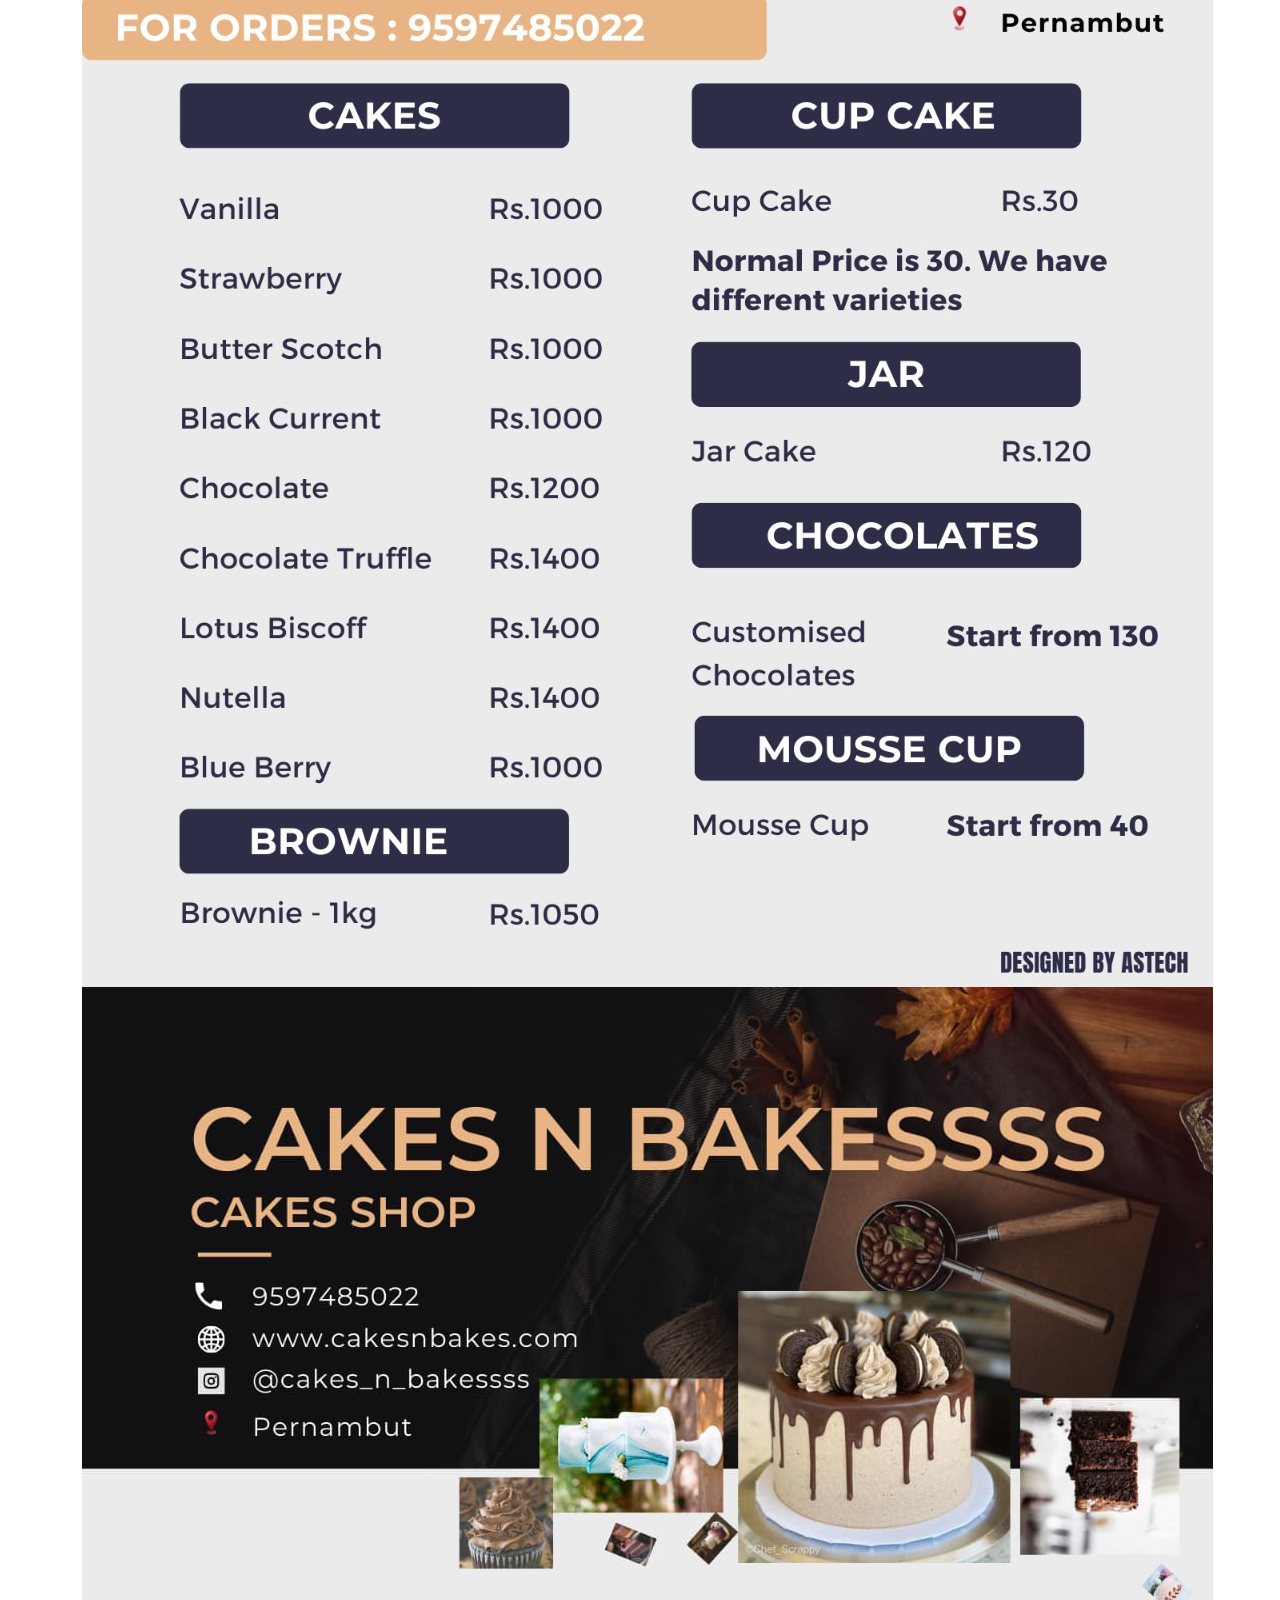
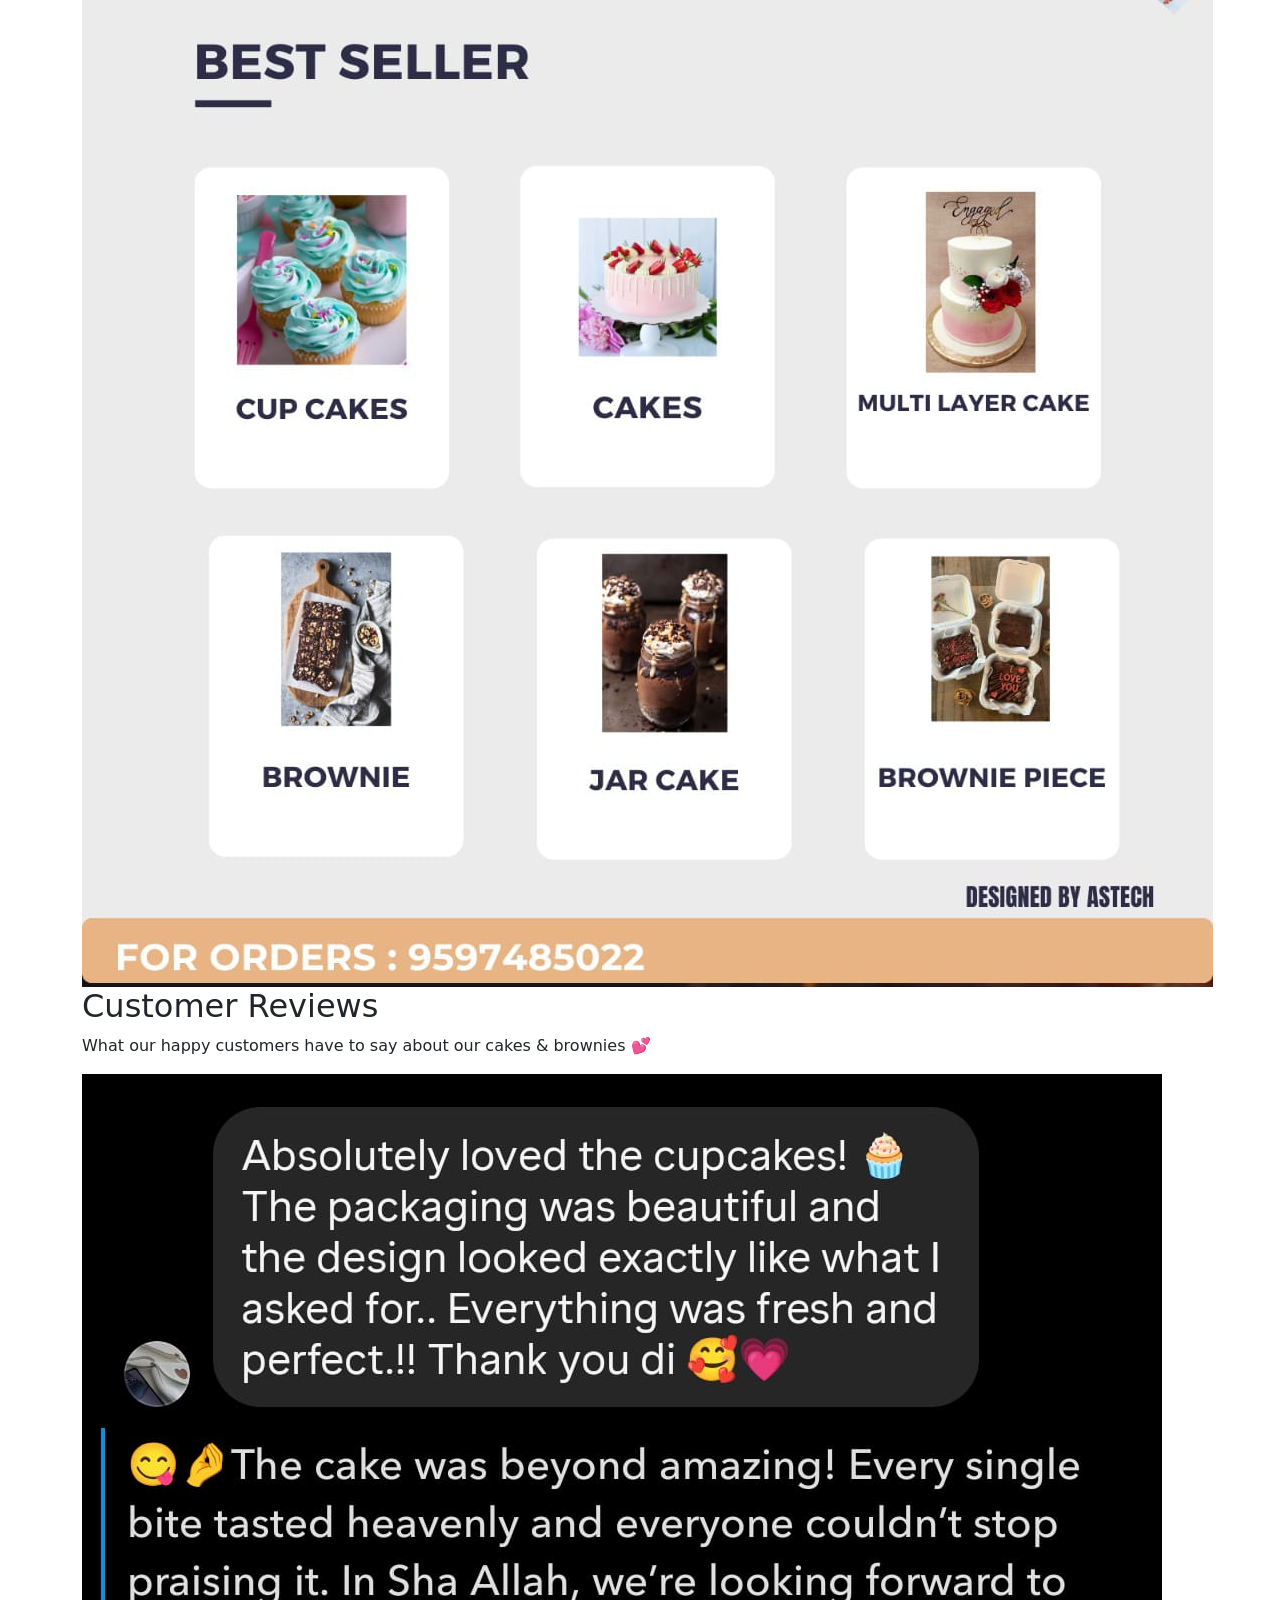
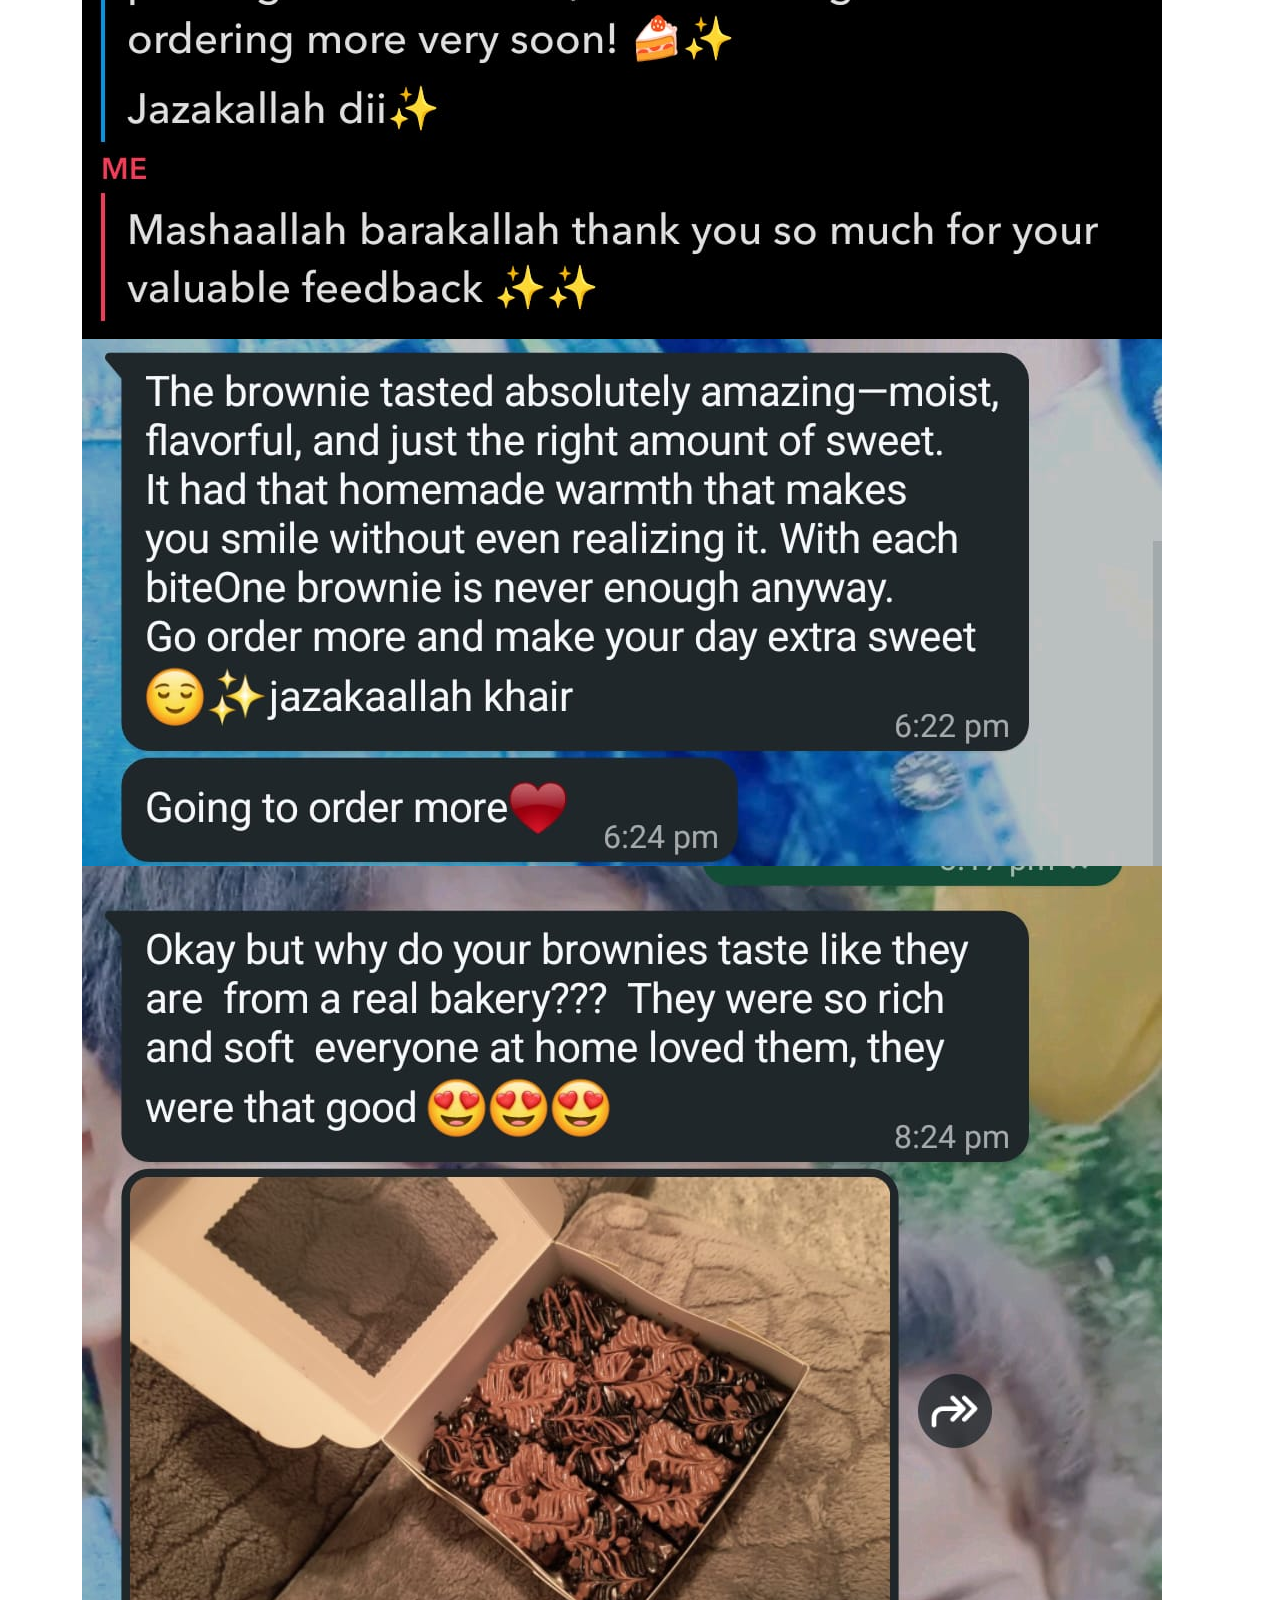
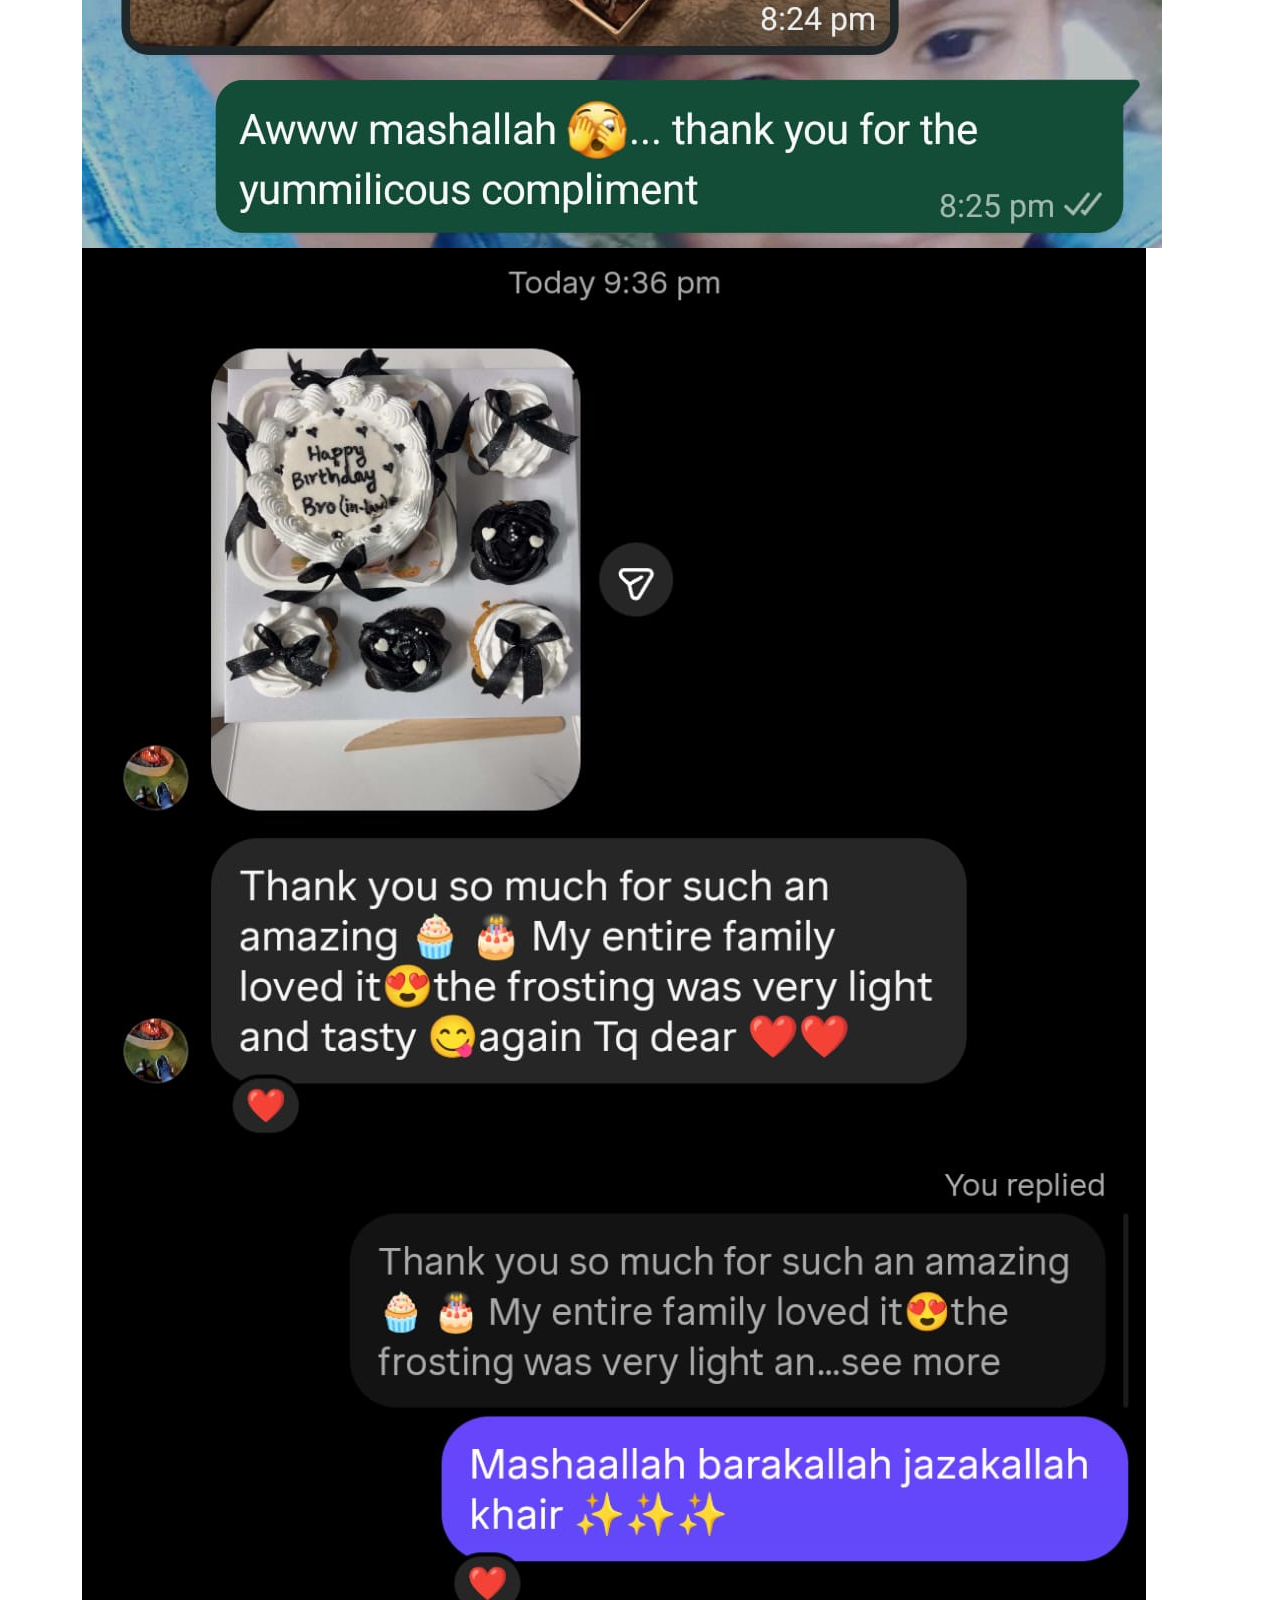
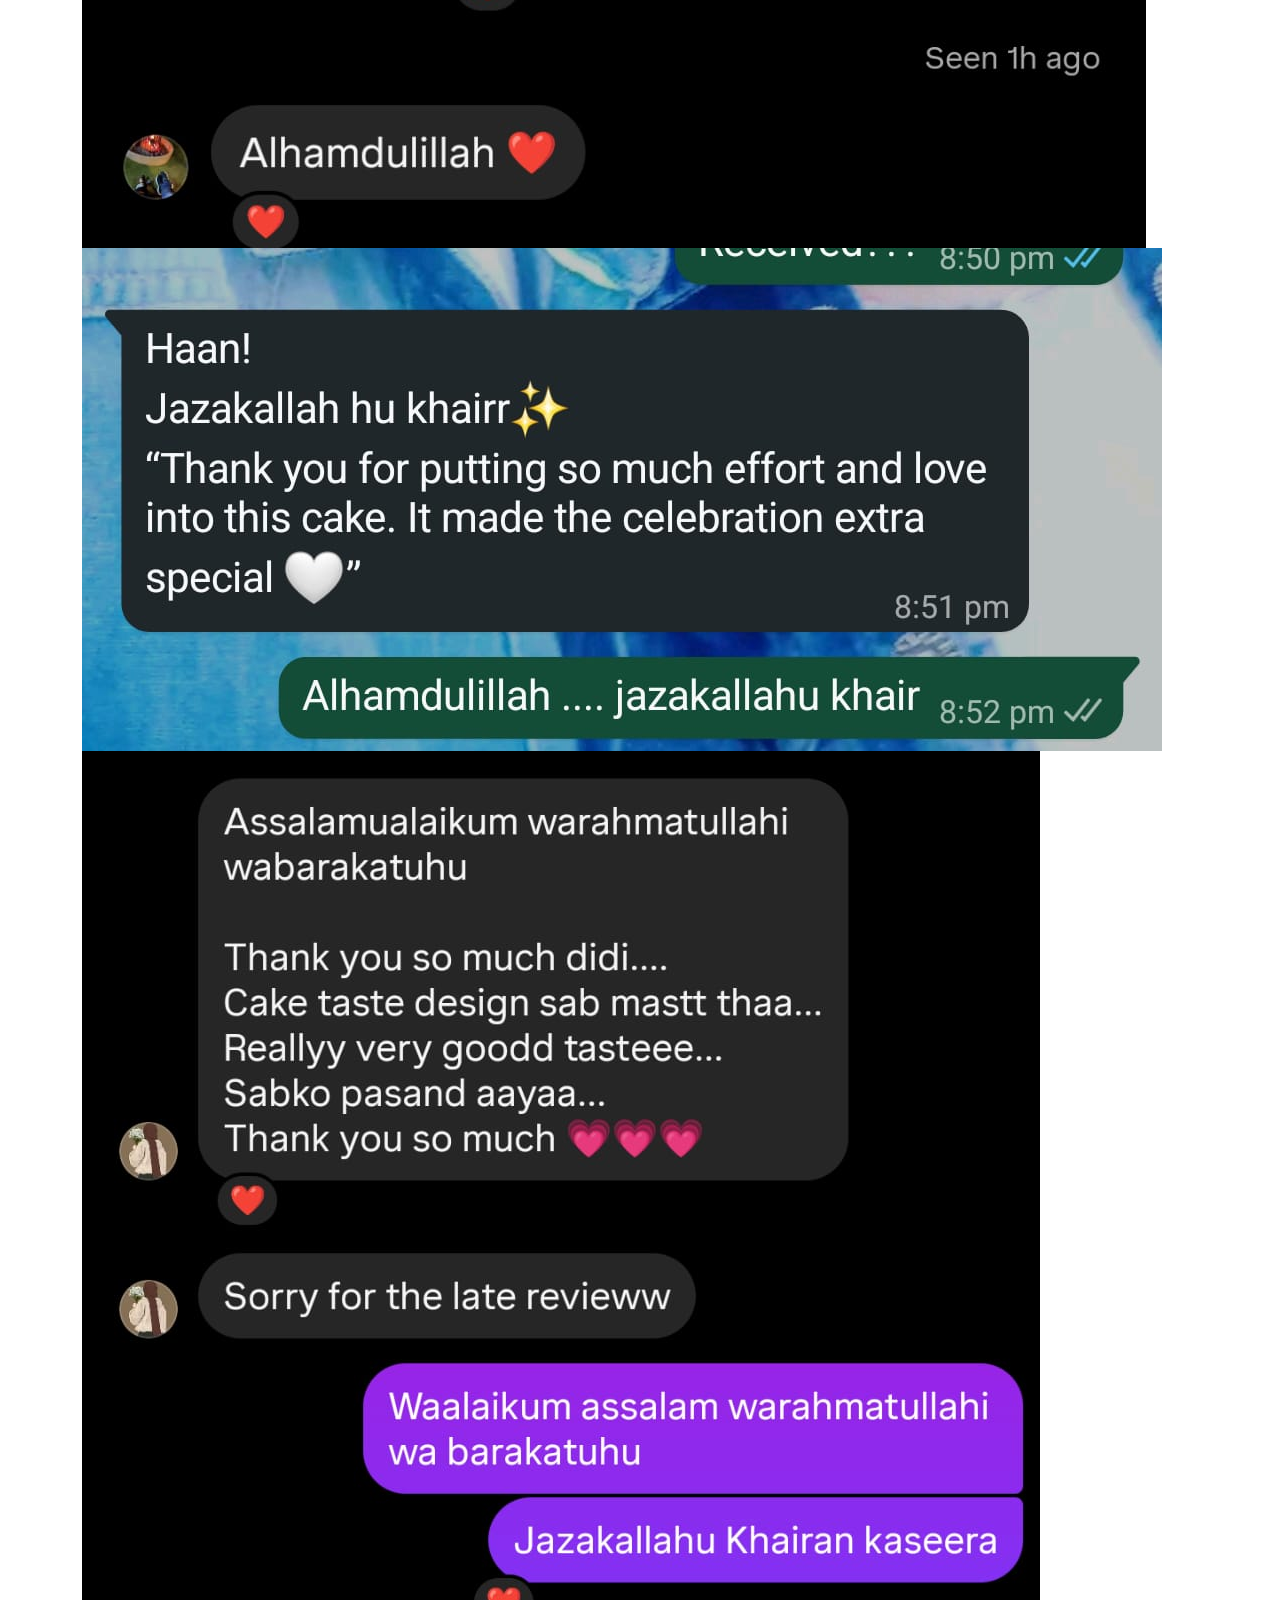
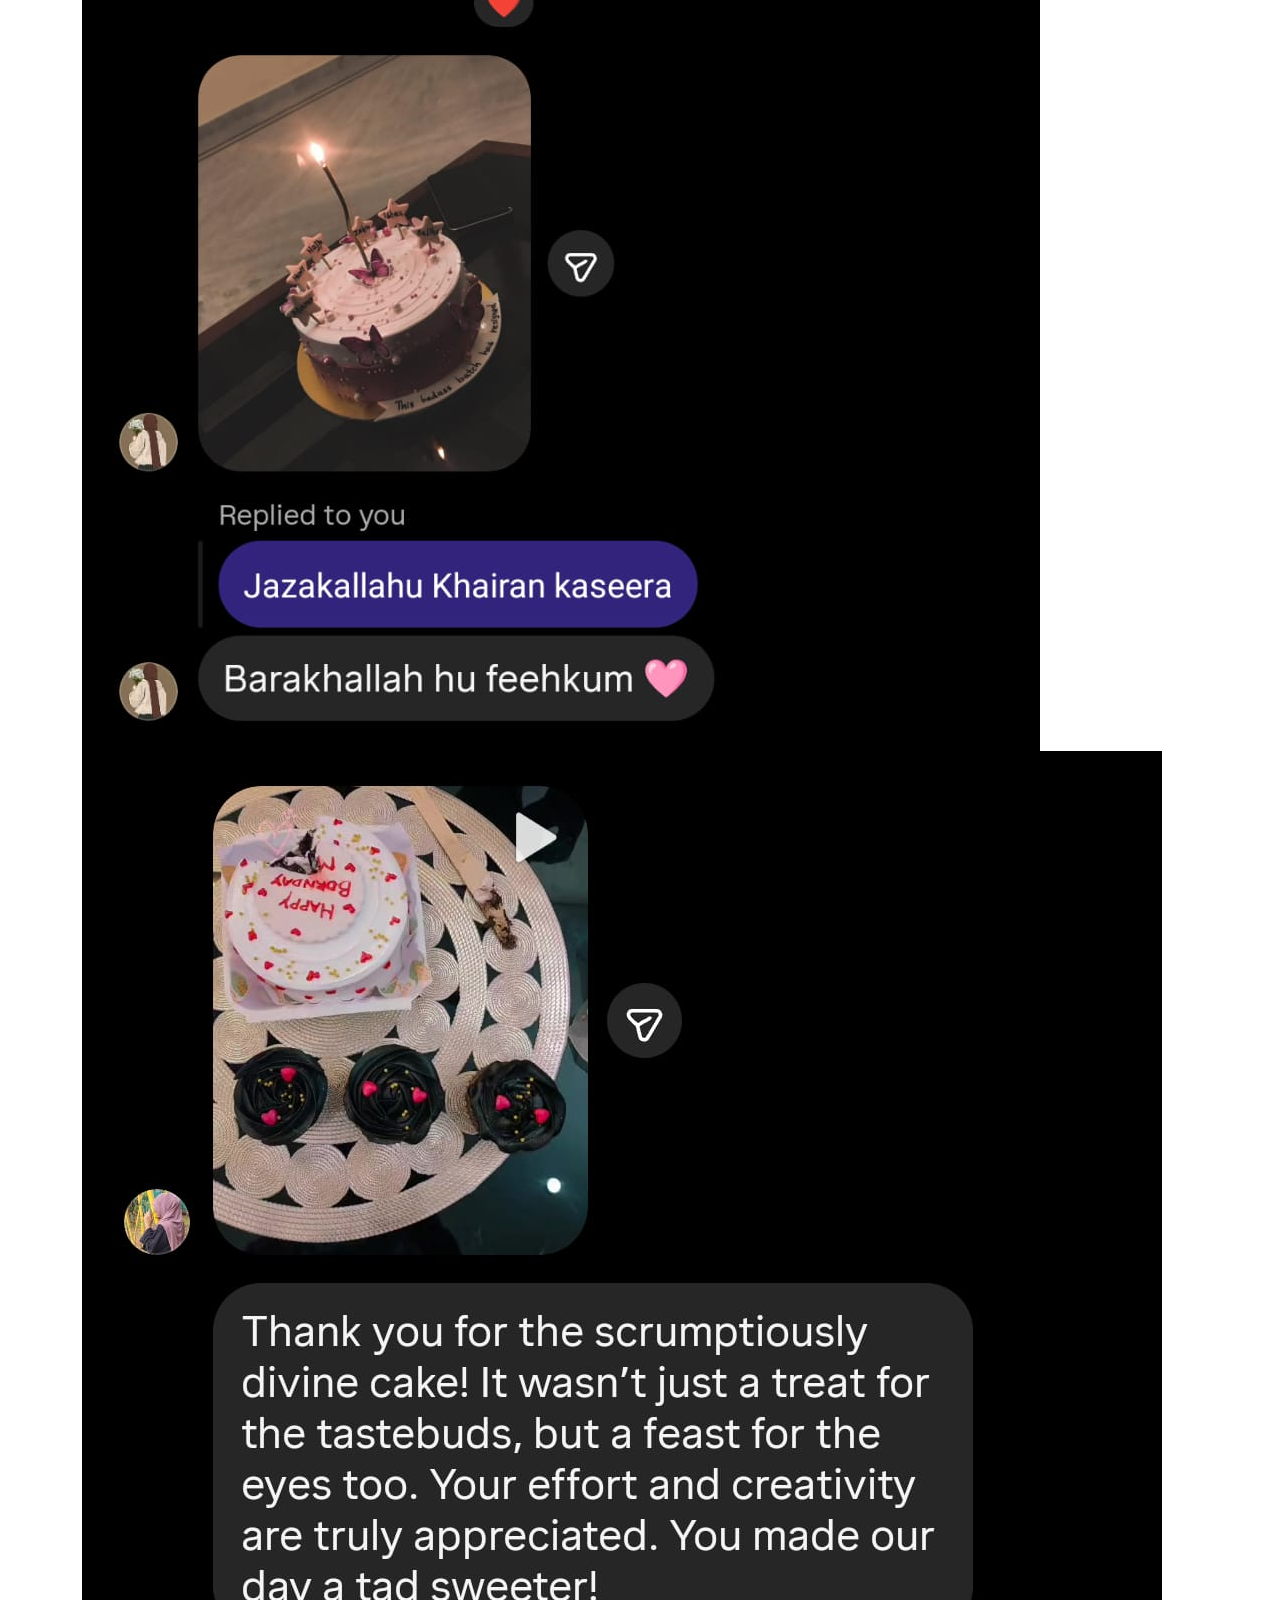
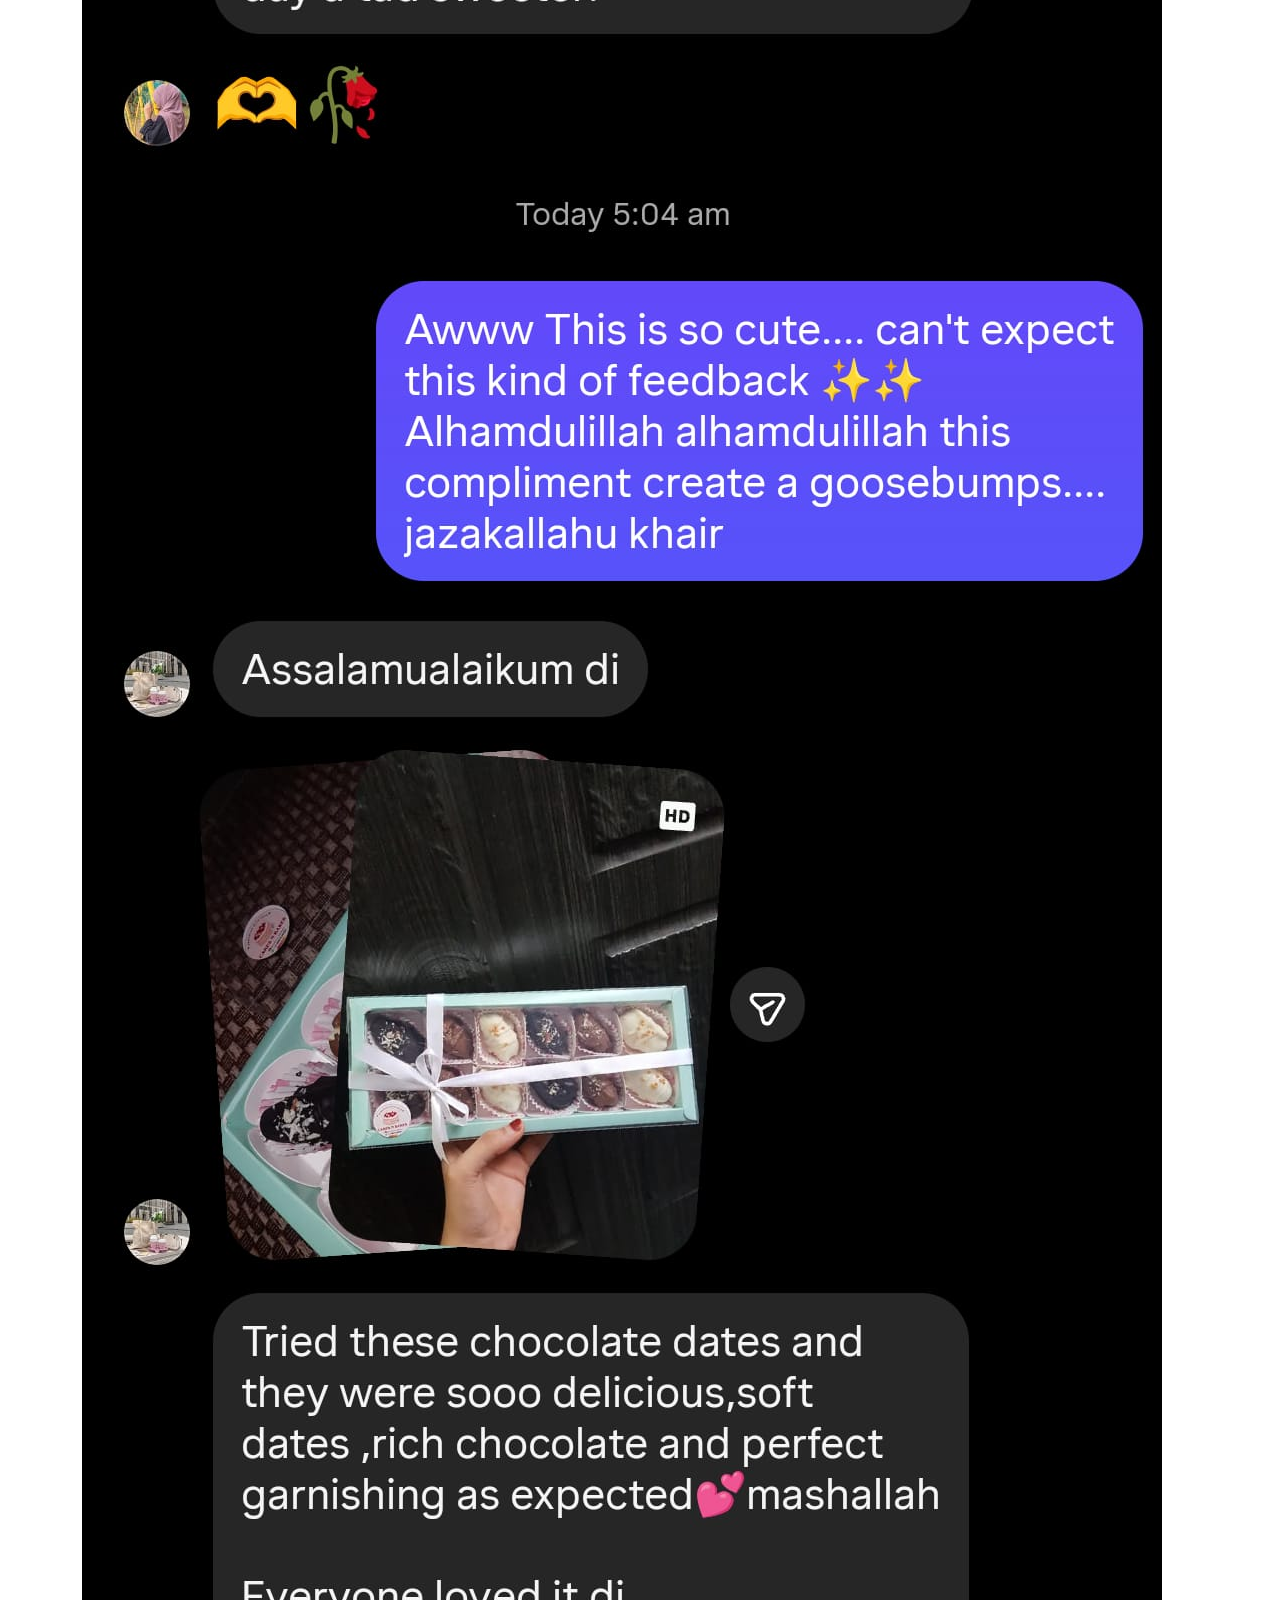
==== commit f261f7c8: "push" ====
--- a/index.html
+++ b/index.html
@@ -18,7 +18,7 @@
   <link href="https://cdnjs.cloudflare.com/ajax/libs/font-awesome/6.5.1/css/all.min.css" rel="stylesheet">
 
   <!-- Custom CSS -->
-  <link rel="stylesheet" href="style.css">
+  <link rel="stylesheet" href="css/style.css">
 </head>
 <body>
 
@@ -50,10 +50,10 @@
             <a class="nav-link active" href="#home">Home</a>
           </li>
           <li class="nav-item">
-            <a class="nav-link" href="#cakes">Cakes</a>
-          </li>
-          <li class="nav-item">
-            <a class="nav-link" href="#brownies">Brownies</a>
+            <a class="nav-link" href="cakes.html">Cakes</a>
+          </li>
+          <li class="nav-item">
+            <a class="nav-link" href="brownies.html">Brownies</a>
           </li>
           <li class="nav-item">
             <a class="nav-link" href="#menu">Menu</a>
@@ -238,11 +238,11 @@
       <i class="fas fa-home"></i>
       <span>Home</span>
     </a>
-    <a href="#cakes" class="bottom-nav-item" data-section="cakes">
+    <a href="cakes.html" class="bottom-nav-item">
       <i class="fas fa-birthday-cake"></i>
       <span>Cakes</span>
     </a>
-    <a href="#brownies" class="bottom-nav-item" data-section="brownies">
+    <a href="brownies.html" class="bottom-nav-item">
       <i class="fas fa-cookie-bite"></i>
       <span>Brownies</span>
     </a>
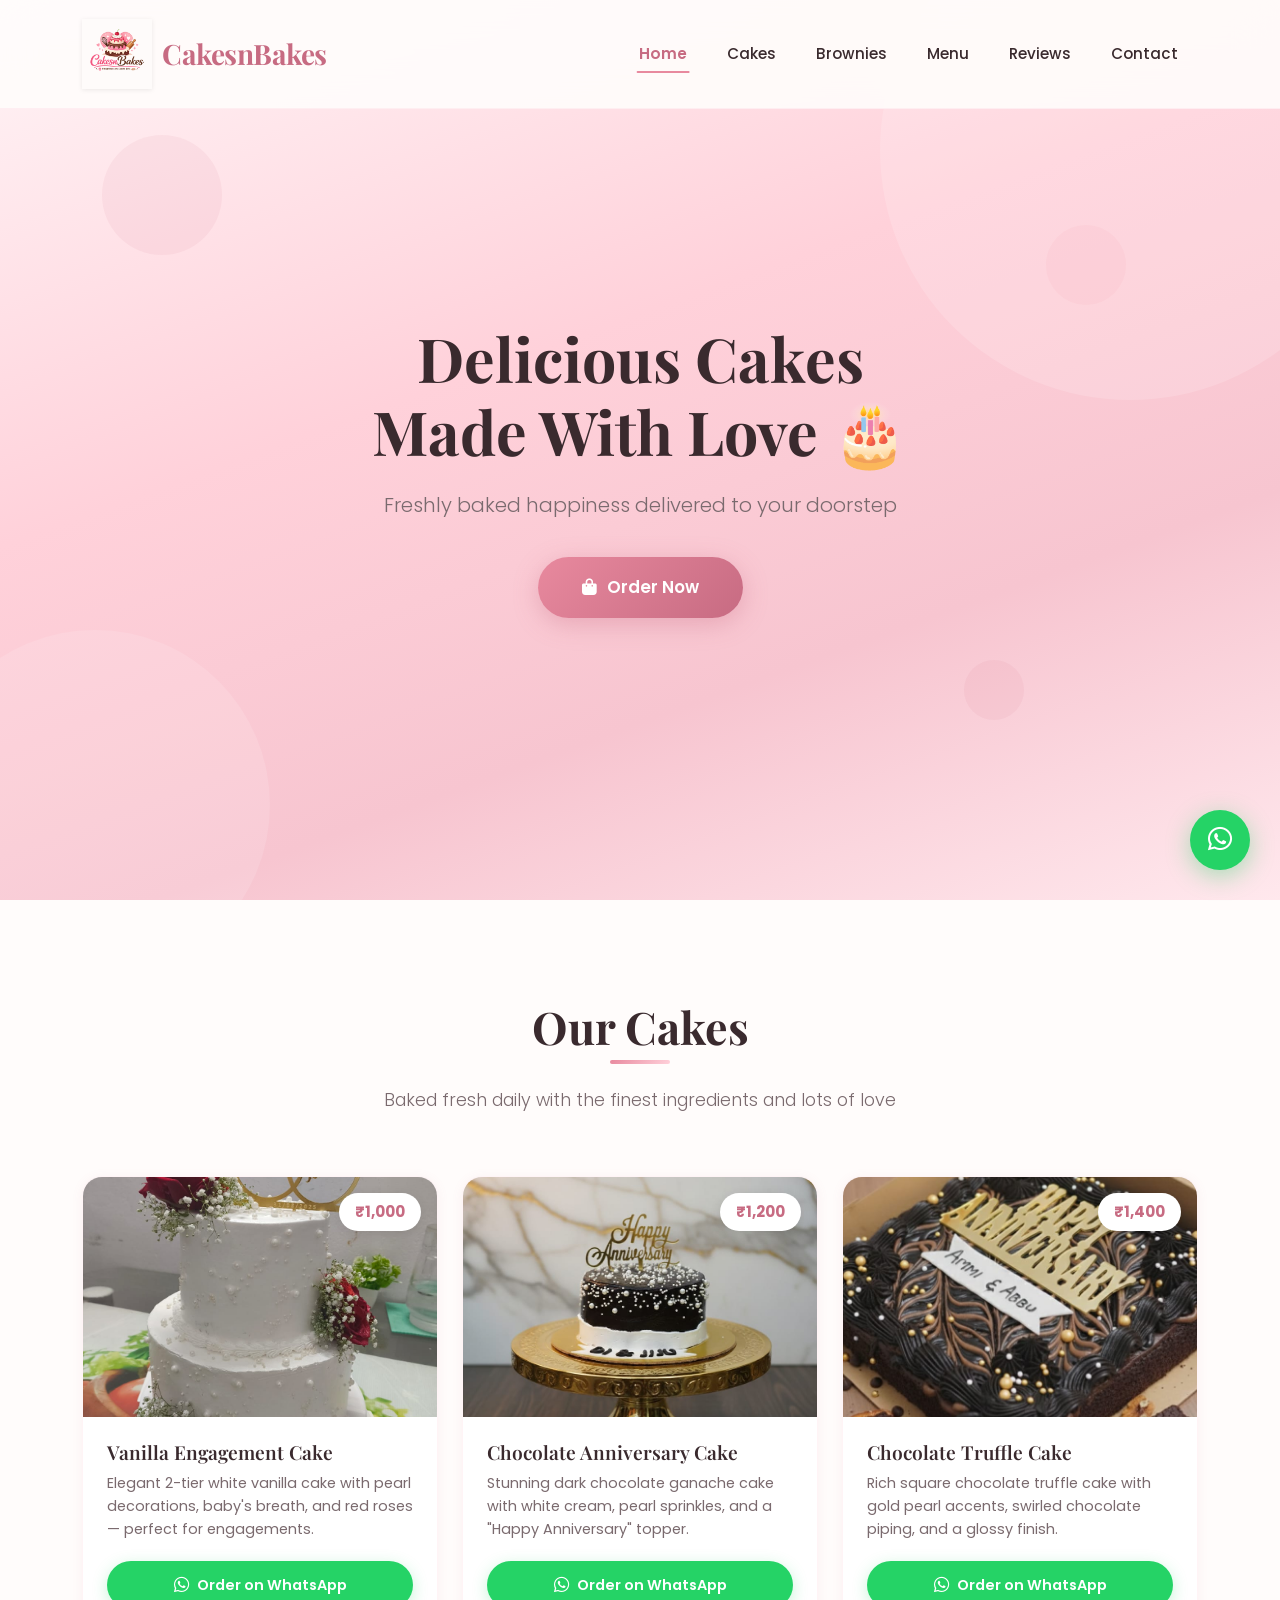
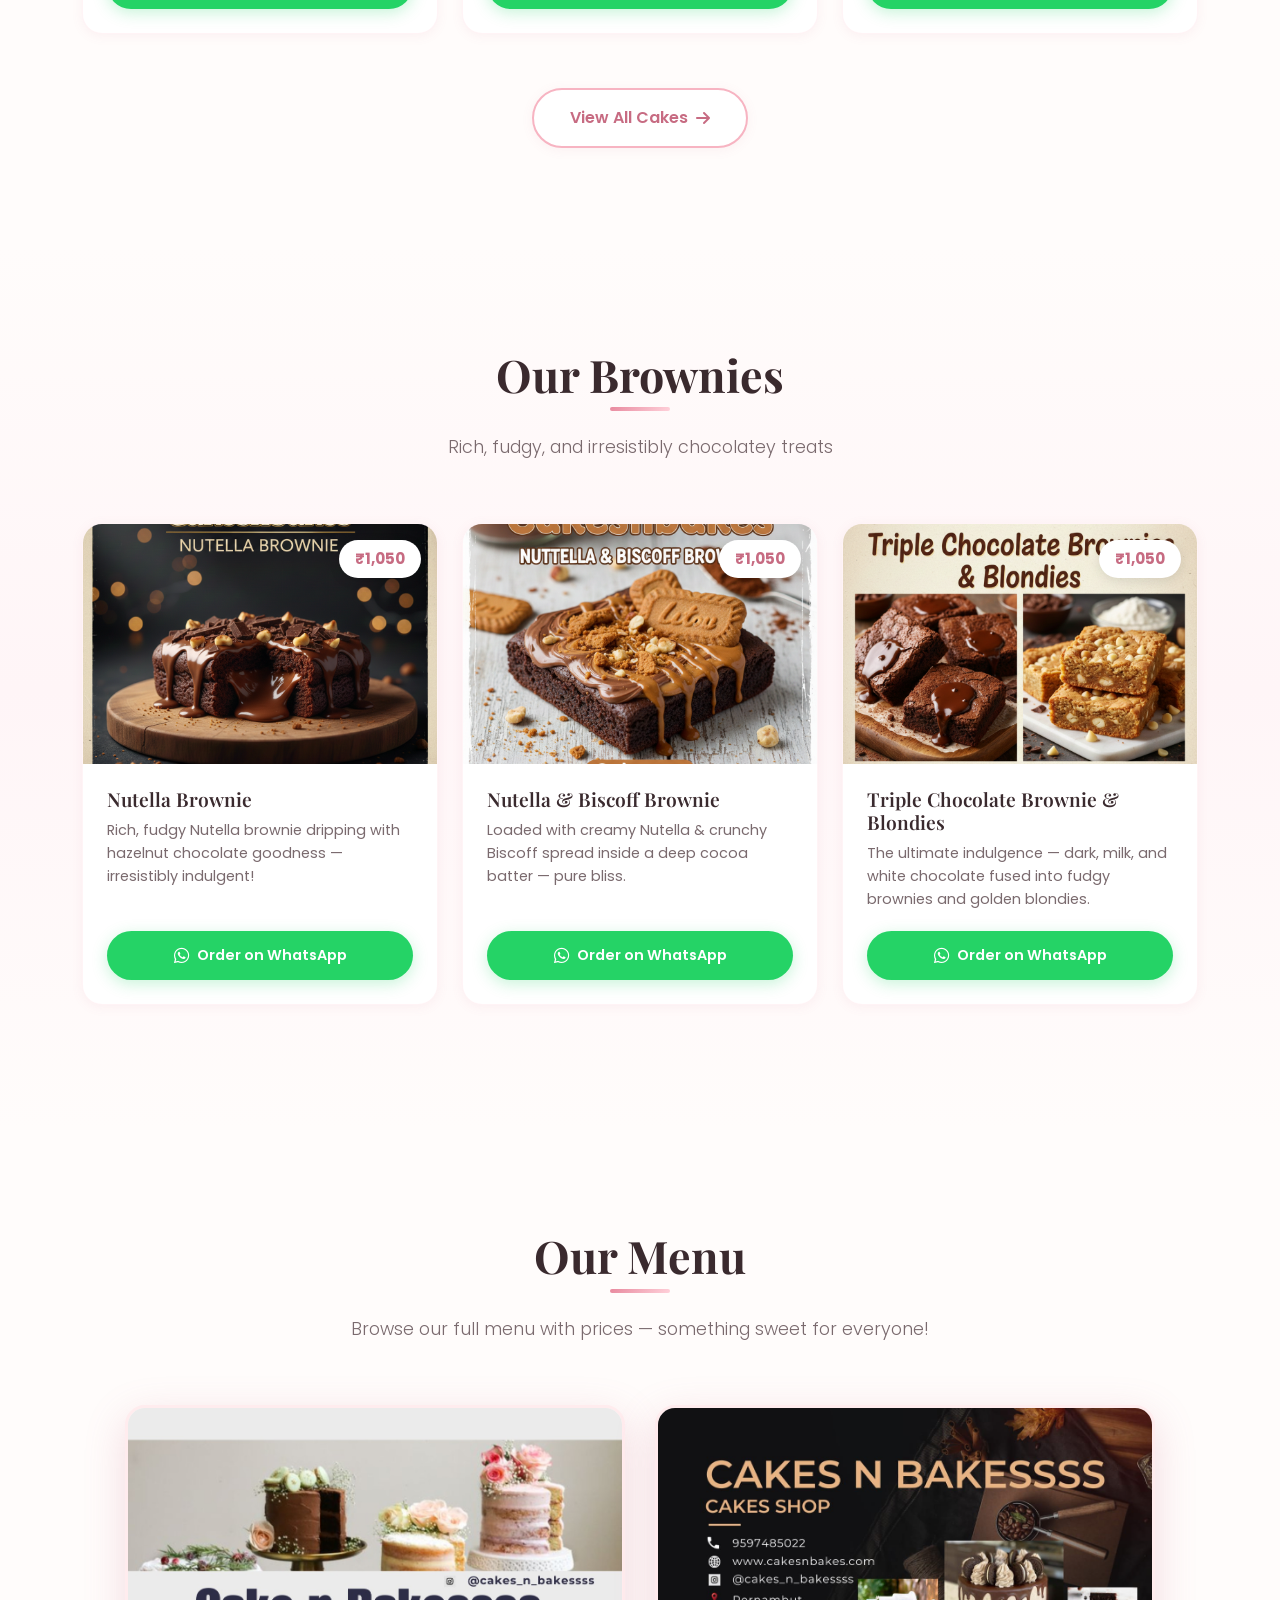
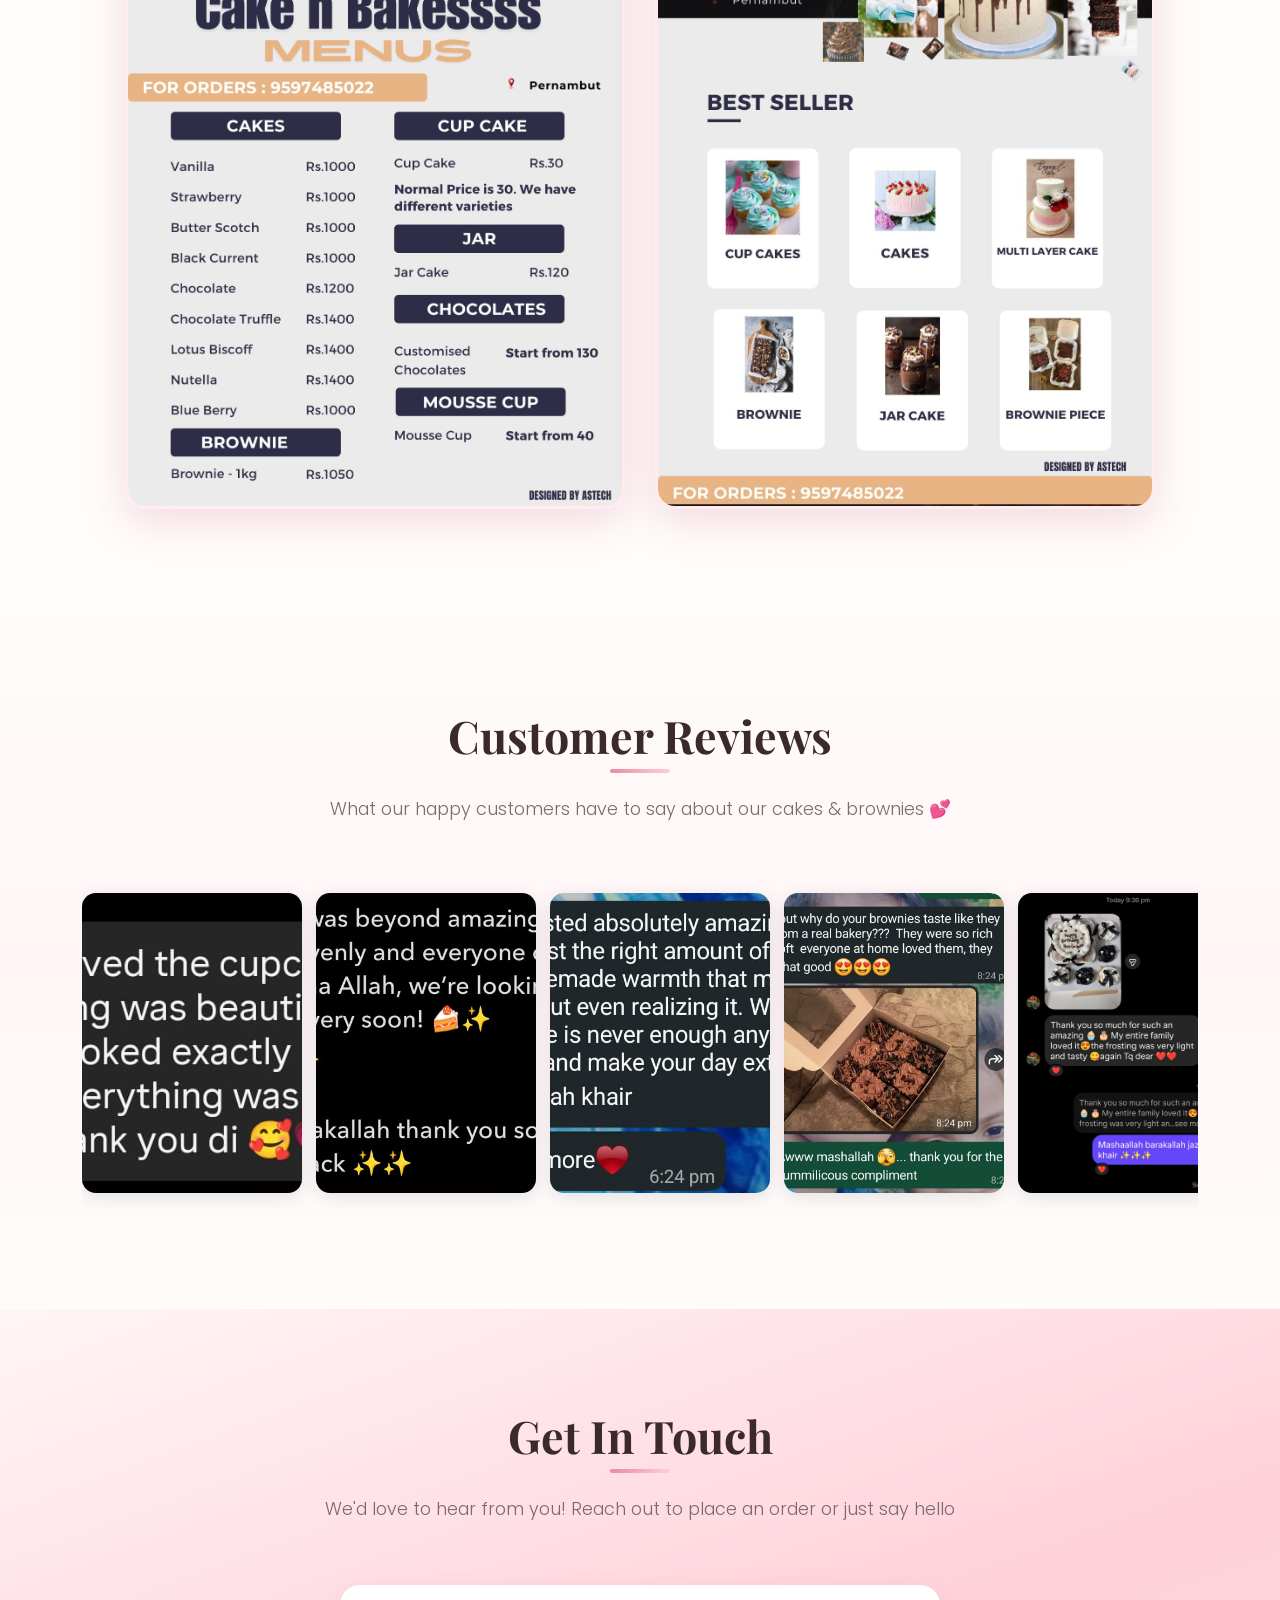
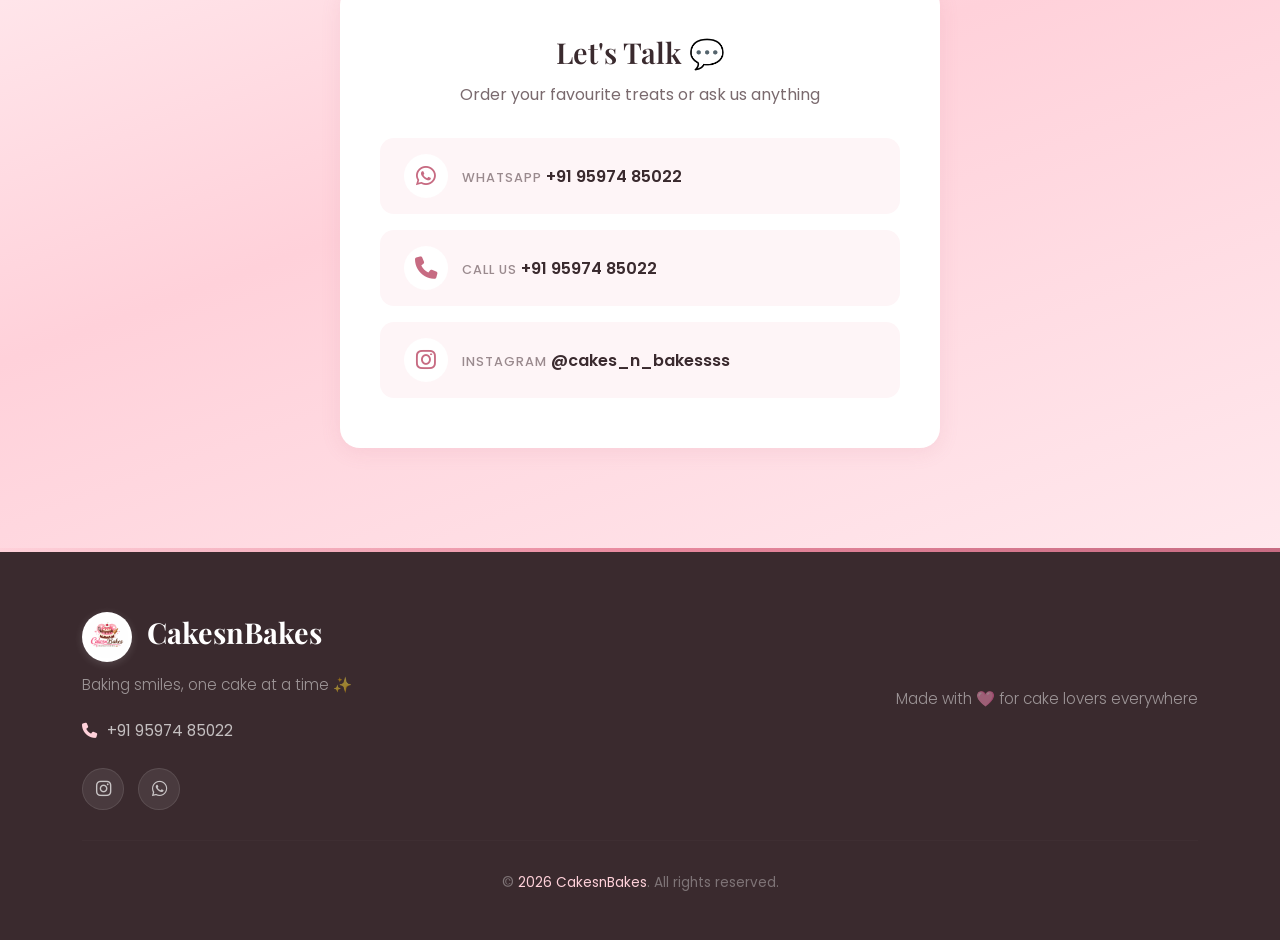
==== commit d015db5e: "Merge branch 'master' of https://github.com/SyedMohathaseem/cakesnbakes" ====
--- a/index.html
+++ b/index.html
@@ -18,7 +18,7 @@
   <link href="https://cdnjs.cloudflare.com/ajax/libs/font-awesome/6.5.1/css/all.min.css" rel="stylesheet">
 
   <!-- Custom CSS -->
-  <link rel="stylesheet" href="css/style.css">
+  <link rel="stylesheet" href="style.css">
 </head>
 <body>
 
--- a/style.css
+++ b/style.css
@@ -0,0 +1,1185 @@
+/* ===========================
+   CakesnBakes - Custom Styles
+   =========================== */
+
+/* ---------- Google Fonts ---------- */
+@import url('https://fonts.googleapis.com/css2?family=Playfair+Display:ital,wght@0,400;0,500;0,600;0,700;1,400;1,500&family=Poppins:wght@300;400;500;600;700&display=swap');
+
+/* ---------- CSS Variables ---------- */
+:root {
+  --primary-pink: #FFD1DA;
+  --primary-pink-dark: #f7b4c2;
+  --off-white: #FFFCFB;
+  --accent-rose: #e8899e;
+  --accent-deep: #c76b82;
+  --text-dark: #3a2a2e;
+  --text-muted: #7a6a6e;
+  --text-light: #9a8a8e;
+  --white: #ffffff;
+  --whatsapp-green: #25D366;
+  --whatsapp-green-dark: #1da851;
+  --shadow-soft: 0 4px 20px rgba(199, 107, 130, 0.12);
+  --shadow-hover: 0 12px 40px rgba(199, 107, 130, 0.22);
+  --shadow-card: 0 2px 12px rgba(199, 107, 130, 0.08);
+  --radius-lg: 20px;
+  --radius-md: 14px;
+  --radius-sm: 10px;
+  --transition: all 0.35s cubic-bezier(0.4, 0, 0.2, 1);
+  --font-heading: 'Playfair Display', serif;
+  --font-body: 'Poppins', sans-serif;
+}
+
+/* ---------- Global Reset ---------- */
+*,
+*::before,
+*::after {
+  margin: 0;
+  padding: 0;
+  box-sizing: border-box;
+}
+
+html {
+  scroll-behavior: smooth;
+  scroll-padding-top: 80px;
+}
+
+body {
+  font-family: var(--font-body);
+  color: var(--text-dark);
+  background-color: var(--off-white);
+  overflow-x: hidden;
+  line-height: 1.7;
+}
+
+h1, h2, h3, h4, h5, h6 {
+  font-family: var(--font-heading);
+  font-weight: 600;
+  color: var(--text-dark);
+}
+
+a {
+  text-decoration: none;
+  transition: var(--transition);
+}
+
+img {
+  max-width: 100%;
+  height: auto;
+}
+
+/* ---------- Scrollbar ---------- */
+::-webkit-scrollbar {
+  width: 8px;
+}
+::-webkit-scrollbar-track {
+  background: var(--off-white);
+}
+::-webkit-scrollbar-thumb {
+  background: var(--primary-pink-dark);
+  border-radius: 50px;
+}
+::-webkit-scrollbar-thumb:hover {
+  background: var(--accent-rose);
+}
+
+/* ---------- Navbar ---------- */
+.navbar {
+  background: rgba(255, 252, 251, 0.92) !important;
+  backdrop-filter: blur(20px);
+  -webkit-backdrop-filter: blur(20px);
+  padding: 14px 0;
+  transition: var(--transition);
+  border-bottom: 1px solid rgba(255, 209, 218, 0.3);
+}
+
+.navbar.scrolled {
+  padding: 8px 0;
+  box-shadow: 0 4px 30px rgba(199, 107, 130, 0.1);
+  border-bottom: 1px solid rgba(255, 209, 218, 0.6);
+}
+
+.navbar-brand {
+  font-family: var(--font-heading);
+  font-size: 1.75rem;
+  font-weight: 700;
+  color: var(--accent-deep) !important;
+  letter-spacing: -0.5px;
+  display: flex;
+  align-items: center;
+  gap: 10px;
+}
+
+.navbar-brand .brand-logo {
+  height: 70px;
+  width: auto;
+  object-fit: contain;
+  mix-blend-mode: multiply;
+  filter: drop-shadow(0 1px 2px rgba(0,0,0,0.08));
+}
+
+.footer-logo {
+  height: 50px;
+  width: 50px;
+  object-fit: contain;
+  vertical-align: middle;
+  margin-right: 8px;
+  background: var(--white);
+  border-radius: 50%;
+  padding: 4px;
+  box-shadow: 0 2px 8px rgba(255, 255, 255, 0.15);
+}
+
+.loader-logo {
+  height: 80px;
+  width: auto;
+  object-fit: contain;
+  vertical-align: middle;
+  margin-right: 8px;
+  mix-blend-mode: multiply;
+}
+
+.navbar-brand:hover {
+  color: var(--accent-rose) !important;
+  transform: scale(1.02);
+}
+
+.nav-link {
+  font-family: var(--font-body);
+  font-weight: 500;
+  font-size: 0.95rem;
+  color: var(--text-dark) !important;
+  padding: 8px 20px !important;
+  border-radius: 50px;
+  position: relative;
+  transition: var(--transition);
+}
+
+.nav-link::after {
+  content: '';
+  position: absolute;
+  bottom: 2px;
+  left: 50%;
+  transform: translateX(-50%);
+  width: 0;
+  height: 2px;
+  background: var(--accent-rose);
+  border-radius: 50px;
+  transition: var(--transition);
+}
+
+.nav-link:hover::after,
+.nav-link.active::after {
+  width: 60%;
+}
+
+.nav-link:hover {
+  color: var(--accent-deep) !important;
+}
+
+.nav-link.active {
+  color: var(--accent-deep) !important;
+  font-weight: 600;
+}
+
+.navbar-toggler {
+  border: 2px solid var(--primary-pink-dark) !important;
+  padding: 6px 10px;
+  border-radius: var(--radius-sm);
+}
+
+.navbar-toggler:focus {
+  box-shadow: 0 0 0 3px rgba(255, 209, 218, 0.5);
+}
+
+.navbar-toggler-icon {
+  background-image: url("data:image/svg+xml,%3csvg xmlns='http://www.w3.org/2000/svg' viewBox='0 0 30 30'%3e%3cpath stroke='%23c76b82' stroke-linecap='round' stroke-miterlimit='10' stroke-width='2' d='M4 7h22M4 15h22M4 23h22'/%3e%3c/svg%3e") !important;
+}
+
+/* ---------- Hero Section ---------- */
+.hero-section {
+  min-height: 100vh;
+  display: flex;
+  align-items: center;
+  justify-content: center;
+  background: linear-gradient(160deg, #fff5f7 0%, var(--primary-pink) 40%, #f7c5d0 70%, #ffe8ed 100%);
+  position: relative;
+  overflow: hidden;
+  padding: 120px 0 80px;
+}
+
+.hero-section::before {
+  content: '';
+  position: absolute;
+  top: -100px;
+  right: -100px;
+  width: 500px;
+  height: 500px;
+  border-radius: 50%;
+  background: rgba(255, 255, 255, 0.15);
+  animation: floatBubble 8s ease-in-out infinite;
+}
+
+.hero-section::after {
+  content: '';
+  position: absolute;
+  bottom: -80px;
+  left: -80px;
+  width: 350px;
+  height: 350px;
+  border-radius: 50%;
+  background: rgba(255, 255, 255, 0.12);
+  animation: floatBubble 10s ease-in-out infinite reverse;
+}
+
+@keyframes floatBubble {
+  0%, 100% { transform: translateY(0) scale(1); }
+  50% { transform: translateY(-40px) scale(1.05); }
+}
+
+.hero-content {
+  text-align: center;
+  position: relative;
+  z-index: 2;
+}
+
+.hero-content h1 {
+  font-size: 3.8rem;
+  font-weight: 700;
+  line-height: 1.2;
+  margin-bottom: 20px;
+  color: var(--text-dark);
+  animation: fadeInUp 1s ease-out;
+}
+
+.hero-content .hero-emoji {
+  display: inline-block;
+  animation: bounceEmoji 2s ease-in-out infinite;
+}
+
+@keyframes bounceEmoji {
+  0%, 100% { transform: translateY(0) rotate(0deg); }
+  25% { transform: translateY(-8px) rotate(-5deg); }
+  75% { transform: translateY(-4px) rotate(5deg); }
+}
+
+.hero-content p {
+  font-size: 1.25rem;
+  color: var(--text-muted);
+  max-width: 550px;
+  margin: 0 auto 35px;
+  font-weight: 300;
+  animation: fadeInUp 1s ease-out 0.2s both;
+}
+
+.btn-order {
+  display: inline-flex;
+  align-items: center;
+  gap: 10px;
+  padding: 16px 44px;
+  font-size: 1.05rem;
+  font-weight: 600;
+  font-family: var(--font-body);
+  color: var(--white);
+  background: linear-gradient(135deg, var(--accent-rose), var(--accent-deep));
+  border: none;
+  border-radius: 50px;
+  cursor: pointer;
+  transition: var(--transition);
+  box-shadow: 0 6px 25px rgba(199, 107, 130, 0.35);
+  animation: fadeInUp 1s ease-out 0.4s both;
+  position: relative;
+  overflow: hidden;
+}
+
+.btn-order::before {
+  content: '';
+  position: absolute;
+  top: 0;
+  left: -100%;
+  width: 100%;
+  height: 100%;
+  background: linear-gradient(90deg, transparent, rgba(255, 255, 255, 0.2), transparent);
+  transition: 0.5s;
+}
+
+.btn-order:hover::before {
+  left: 100%;
+}
+
+.btn-order:hover {
+  transform: translateY(-3px) scale(1.03);
+  box-shadow: 0 10px 35px rgba(199, 107, 130, 0.45);
+  color: var(--white);
+}
+
+.btn-order:active {
+  transform: translateY(0) scale(0.98);
+}
+
+/* Decorative shapes */
+.hero-shapes {
+  position: absolute;
+  width: 100%;
+  height: 100%;
+  top: 0;
+  left: 0;
+  pointer-events: none;
+  z-index: 1;
+}
+
+.hero-shape {
+  position: absolute;
+  border-radius: 50%;
+  opacity: 0.08;
+}
+
+.hero-shape-1 {
+  width: 120px;
+  height: 120px;
+  background: var(--accent-deep);
+  top: 15%;
+  left: 8%;
+  animation: floatShape 7s ease-in-out infinite;
+}
+
+.hero-shape-2 {
+  width: 80px;
+  height: 80px;
+  background: var(--accent-rose);
+  top: 25%;
+  right: 12%;
+  animation: floatShape 5s ease-in-out infinite 1s;
+}
+
+.hero-shape-3 {
+  width: 60px;
+  height: 60px;
+  background: var(--accent-deep);
+  bottom: 20%;
+  right: 20%;
+  animation: floatShape 6s ease-in-out infinite 2s;
+}
+
+@keyframes floatShape {
+  0%, 100% { transform: translateY(0) rotate(0deg); }
+  50% { transform: translateY(-25px) rotate(180deg); }
+}
+
+@keyframes fadeInUp {
+  from {
+    opacity: 0;
+    transform: translateY(40px);
+  }
+  to {
+    opacity: 1;
+    transform: translateY(0);
+  }
+}
+
+/* ---------- Section Common ---------- */
+.section {
+  padding: 100px 0;
+}
+
+.section-alt {
+  background: linear-gradient(180deg, var(--off-white) 0%, #fff5f7 50%, var(--off-white) 100%);
+}
+
+.section-title {
+  text-align: center;
+  margin-bottom: 60px;
+  position: relative;
+}
+
+.section-title h2 {
+  font-size: 2.8rem;
+  font-weight: 700;
+  margin-bottom: 12px;
+  position: relative;
+  display: inline-block;
+}
+
+.section-title h2::after {
+  content: '';
+  position: absolute;
+  bottom: -10px;
+  left: 50%;
+  transform: translateX(-50%);
+  width: 60px;
+  height: 4px;
+  background: linear-gradient(135deg, var(--accent-rose), var(--primary-pink));
+  border-radius: 50px;
+}
+
+.section-title p {
+  font-size: 1.1rem;
+  color: var(--text-muted);
+  margin-top: 20px;
+  font-weight: 300;
+}
+
+/* ---------- Product Cards ---------- */
+.product-card {
+  background: var(--white);
+  border-radius: var(--radius-lg);
+  overflow: hidden;
+  box-shadow: var(--shadow-card);
+  transition: var(--transition);
+  border: 1px solid rgba(255, 209, 218, 0.25);
+  height: 100%;
+  display: flex;
+  flex-direction: column;
+  position: relative;
+}
+
+.product-card::before {
+  content: '';
+  position: absolute;
+  top: 0;
+  left: 0;
+  right: 0;
+  height: 4px;
+  background: linear-gradient(135deg, var(--primary-pink), var(--accent-rose));
+  opacity: 0;
+  transition: var(--transition);
+}
+
+.product-card:hover {
+  transform: translateY(-10px);
+  box-shadow: var(--shadow-hover);
+  border-color: rgba(255, 209, 218, 0.5);
+}
+
+.product-card:hover::before {
+  opacity: 1;
+}
+
+.product-card:hover .product-img img {
+  transform: scale(1.08);
+}
+
+.product-img {
+  position: relative;
+  overflow: hidden;
+  height: 240px;
+}
+
+.product-img img {
+  width: 100%;
+  height: 100%;
+  object-fit: cover;
+  transition: transform 0.5s cubic-bezier(0.4, 0, 0.2, 1);
+}
+
+.product-img .price-badge {
+  position: absolute;
+  top: 16px;
+  right: 16px;
+  background: var(--white);
+  color: var(--accent-deep);
+  font-weight: 700;
+  font-size: 0.95rem;
+  padding: 6px 16px;
+  border-radius: 50px;
+  box-shadow: 0 3px 12px rgba(0, 0, 0, 0.1);
+  font-family: var(--font-body);
+}
+
+.product-body {
+  padding: 24px;
+  flex: 1;
+  display: flex;
+  flex-direction: column;
+}
+
+.product-body h5 {
+  font-size: 1.2rem;
+  font-weight: 600;
+  margin-bottom: 8px;
+  font-family: var(--font-heading);
+}
+
+.product-body p {
+  font-size: 0.9rem;
+  color: var(--text-muted);
+  margin-bottom: 20px;
+  flex: 1;
+  line-height: 1.6;
+}
+
+.btn-whatsapp {
+  display: inline-flex;
+  align-items: center;
+  justify-content: center;
+  gap: 8px;
+  padding: 12px 24px;
+  background: var(--whatsapp-green);
+  color: var(--white) !important;
+  border: none;
+  border-radius: 50px;
+  font-size: 0.9rem;
+  font-weight: 600;
+  font-family: var(--font-body);
+  cursor: pointer;
+  transition: var(--transition);
+  width: 100%;
+  text-align: center;
+  text-decoration: none;
+  box-shadow: 0 4px 15px rgba(37, 211, 102, 0.25);
+}
+
+.btn-whatsapp i {
+  font-size: 1.1rem;
+}
+
+.btn-whatsapp:hover {
+  background: var(--whatsapp-green-dark);
+  transform: translateY(-2px);
+  box-shadow: 0 6px 20px rgba(37, 211, 102, 0.35);
+  color: var(--white) !important;
+}
+
+.btn-whatsapp:active {
+  transform: translateY(0);
+}
+
+/* ---------- View All Button ---------- */
+.view-all-wrapper {
+  text-align: center;
+  margin-top: 30px;
+}
+
+.btn-view-all {
+  display: inline-flex;
+  align-items: center;
+  gap: 8px;
+  padding: 14px 36px;
+  font-size: 1rem;
+  font-weight: 600;
+  font-family: var(--font-body);
+  color: var(--accent-deep);
+  background: var(--white);
+  border: 2px solid var(--primary-pink-dark);
+  border-radius: 50px;
+  cursor: pointer;
+  transition: var(--transition);
+  text-decoration: none;
+  box-shadow: var(--shadow-card);
+}
+
+.btn-view-all:hover {
+  background: linear-gradient(135deg, var(--accent-rose), var(--accent-deep));
+  color: var(--white);
+  border-color: var(--accent-deep);
+  transform: translateY(-3px);
+  box-shadow: 0 8px 25px rgba(199, 107, 130, 0.35);
+}
+
+.btn-view-all:active {
+  transform: translateY(0);
+}
+
+/* ---------- Menu Section ---------- */
+.menu-images {
+  display: flex;
+  flex-wrap: wrap;
+  gap: 30px;
+  justify-content: center;
+  align-items: flex-start;
+}
+
+.menu-img-wrapper {
+  flex: 1 1 400px;
+  max-width: 500px;
+  border-radius: var(--radius-lg);
+  overflow: hidden;
+  box-shadow: var(--shadow-hover);
+  transition: var(--transition);
+  border: 3px solid rgba(255, 209, 218, 0.4);
+}
+
+.menu-img-wrapper:hover {
+  transform: translateY(-6px) scale(1.02);
+  box-shadow: 0 20px 50px rgba(199, 107, 130, 0.25);
+}
+
+.menu-full-img {
+  width: 100%;
+  height: auto;
+  display: block;
+}
+
+/* ---------- Reviews Section ---------- */
+.reviews-carousel {
+  position: relative;
+  overflow: hidden;
+}
+
+.reviews-track {
+  display: flex;
+  gap: 14px;
+  overflow-x: auto;
+  scroll-snap-type: x mandatory;
+  -webkit-overflow-scrolling: touch;
+  padding: 8px 4px 16px;
+  scrollbar-width: thin;
+  scrollbar-color: var(--primary-pink-dark) transparent;
+}
+
+.reviews-track::-webkit-scrollbar {
+  height: 6px;
+}
+
+.reviews-track::-webkit-scrollbar-thumb {
+  background: var(--primary-pink-dark);
+  border-radius: 50px;
+}
+
+.reviews-track::-webkit-scrollbar-track {
+  background: transparent;
+}
+
+.review-card {
+  flex: 0 0 220px;
+  width: 220px;
+  height: 300px;
+  scroll-snap-align: start;
+  border-radius: 14px;
+  overflow: hidden;
+  box-shadow: 0 4px 18px rgba(0, 0, 0, 0.1);
+  transition: var(--transition);
+  position: relative;
+}
+
+.review-card:hover {
+  transform: translateY(-6px) scale(1.03);
+  box-shadow: 0 10px 35px rgba(0, 0, 0, 0.18);
+}
+
+.review-card img {
+  width: 100%;
+  height: 100%;
+  object-fit: cover;
+  object-position: top;
+  display: block;
+}
+
+/* ---------- Floating WhatsApp Button ---------- */
+.whatsapp-float {
+  position: fixed;
+  bottom: 30px;
+  right: 30px;
+  width: 60px;
+  height: 60px;
+  background: var(--whatsapp-green);
+  border-radius: 50%;
+  display: flex;
+  align-items: center;
+  justify-content: center;
+  color: var(--white);
+  font-size: 1.7rem;
+  box-shadow: 0 6px 25px rgba(37, 211, 102, 0.4);
+  z-index: 9999;
+  transition: var(--transition);
+  cursor: pointer;
+  text-decoration: none;
+  animation: pulseWhatsapp 2s infinite;
+}
+
+.whatsapp-float:hover {
+  background: var(--whatsapp-green-dark);
+  transform: scale(1.1);
+  box-shadow: 0 8px 30px rgba(37, 211, 102, 0.5);
+  color: var(--white);
+}
+
+@keyframes pulseWhatsapp {
+  0% { box-shadow: 0 6px 25px rgba(37, 211, 102, 0.4); }
+  50% { box-shadow: 0 6px 25px rgba(37, 211, 102, 0.4), 0 0 0 12px rgba(37, 211, 102, 0.12); }
+  100% { box-shadow: 0 6px 25px rgba(37, 211, 102, 0.4); }
+}
+
+.whatsapp-float .tooltip-text {
+  position: absolute;
+  right: 72px;
+  background: var(--text-dark);
+  color: var(--white);
+  padding: 8px 16px;
+  border-radius: var(--radius-sm);
+  font-size: 0.8rem;
+  white-space: nowrap;
+  opacity: 0;
+  pointer-events: none;
+  transition: var(--transition);
+  font-family: var(--font-body);
+}
+
+.whatsapp-float:hover .tooltip-text {
+  opacity: 1;
+}
+
+/* ---------- Footer ---------- */
+.footer {
+  background: var(--text-dark);
+  color: rgba(255, 255, 255, 0.7);
+  padding: 60px 0 30px;
+  position: relative;
+  overflow: hidden;
+}
+
+.footer::before {
+  content: '';
+  position: absolute;
+  top: 0;
+  left: 0;
+  right: 0;
+  height: 4px;
+  background: linear-gradient(135deg, var(--primary-pink), var(--accent-rose), var(--accent-deep));
+}
+
+.footer-brand {
+  font-family: var(--font-heading);
+  font-size: 1.8rem;
+  font-weight: 700;
+  color: var(--white);
+  margin-bottom: 10px;
+}
+
+.footer-brand .brand-icon {
+  color: var(--primary-pink);
+}
+
+.footer-tagline {
+  font-size: 0.95rem;
+  color: rgba(255, 255, 255, 0.5);
+  margin-bottom: 20px;
+  font-weight: 300;
+}
+
+.footer-contact {
+  display: flex;
+  align-items: center;
+  gap: 10px;
+  margin-bottom: 24px;
+  font-size: 0.95rem;
+}
+
+.footer-contact i {
+  color: var(--primary-pink);
+}
+
+.footer-social {
+  display: flex;
+  gap: 14px;
+}
+
+.footer-social a {
+  width: 42px;
+  height: 42px;
+  border-radius: 50%;
+  display: flex;
+  align-items: center;
+  justify-content: center;
+  background: rgba(255, 255, 255, 0.08);
+  color: rgba(255, 255, 255, 0.7);
+  font-size: 1.1rem;
+  transition: var(--transition);
+  border: 1px solid rgba(255, 255, 255, 0.1);
+}
+
+.footer-social a:hover {
+  background: var(--accent-rose);
+  color: var(--white);
+  transform: translateY(-3px);
+  border-color: var(--accent-rose);
+}
+
+.footer-social a.whatsapp:hover {
+  background: var(--whatsapp-green);
+  border-color: var(--whatsapp-green);
+}
+
+.footer-divider {
+  border-top: 1px solid rgba(255, 255, 255, 0.08);
+  margin: 30px 0;
+}
+
+.footer-copyright {
+  text-align: center;
+  font-size: 0.85rem;
+  color: rgba(255, 255, 255, 0.35);
+}
+
+.footer-copyright span {
+  color: var(--primary-pink);
+}
+
+/* ---------- Contact Section ---------- */
+.contact-section {
+  background: linear-gradient(160deg, #fff5f7 0%, var(--primary-pink) 50%, #ffe8ed 100%);
+  padding: 100px 0;
+  position: relative;
+}
+
+.contact-card {
+  background: var(--white);
+  border-radius: var(--radius-lg);
+  padding: 50px 40px;
+  box-shadow: var(--shadow-soft);
+  text-align: center;
+  max-width: 600px;
+  margin: 0 auto;
+}
+
+.contact-card h3 {
+  font-size: 1.8rem;
+  margin-bottom: 12px;
+}
+
+.contact-card p {
+  color: var(--text-muted);
+  margin-bottom: 30px;
+}
+
+.contact-methods {
+  display: flex;
+  flex-direction: column;
+  gap: 16px;
+}
+
+.contact-method {
+  display: flex;
+  align-items: center;
+  gap: 14px;
+  padding: 16px 24px;
+  background: #fef5f7;
+  border-radius: var(--radius-md);
+  transition: var(--transition);
+  text-decoration: none;
+  color: var(--text-dark);
+}
+
+.contact-method:hover {
+  background: var(--primary-pink);
+  transform: translateX(6px);
+  color: var(--text-dark);
+}
+
+.contact-method i {
+  font-size: 1.4rem;
+  color: var(--accent-deep);
+  width: 44px;
+  height: 44px;
+  display: flex;
+  align-items: center;
+  justify-content: center;
+  background: var(--white);
+  border-radius: 50%;
+  flex-shrink: 0;
+}
+
+.contact-method-info {
+  text-align: left;
+}
+
+.contact-method-info .label {
+  font-size: 0.8rem;
+  color: var(--text-light);
+  text-transform: uppercase;
+  letter-spacing: 1px;
+  font-weight: 500;
+}
+
+.contact-method-info .value {
+  font-size: 1rem;
+  font-weight: 600;
+}
+
+/* ---------- Scroll Animations ---------- */
+.reveal {
+  opacity: 0;
+  transform: translateY(30px);
+  transition: all 0.8s cubic-bezier(0.4, 0, 0.2, 1);
+}
+
+.reveal.active {
+  opacity: 1;
+  transform: translateY(0);
+}
+
+.reveal-delay-1 { transition-delay: 0.1s; }
+.reveal-delay-2 { transition-delay: 0.2s; }
+.reveal-delay-3 { transition-delay: 0.3s; }
+.reveal-delay-4 { transition-delay: 0.4s; }
+.reveal-delay-5 { transition-delay: 0.5s; }
+
+/* ---------- Back to Top ---------- */
+.back-to-top {
+  position: fixed;
+  bottom: 100px;
+  right: 32px;
+  width: 44px;
+  height: 44px;
+  border-radius: 50%;
+  background: var(--accent-rose);
+  color: var(--white);
+  border: none;
+  display: flex;
+  align-items: center;
+  justify-content: center;
+  font-size: 1.1rem;
+  cursor: pointer;
+  z-index: 9998;
+  opacity: 0;
+  visibility: hidden;
+  transition: var(--transition);
+  box-shadow: 0 4px 15px rgba(232, 137, 158, 0.3);
+}
+
+.back-to-top.visible {
+  opacity: 1;
+  visibility: visible;
+}
+
+.back-to-top:hover {
+  background: var(--accent-deep);
+  transform: translateY(-3px);
+}
+
+/* ---------- Mobile Bottom Navbar ---------- */
+.bottom-nav {
+  display: none;
+}
+
+/* ---------- Responsive Adjustments ---------- */
+@media (max-width: 992px) {
+  .hero-content h1 {
+    font-size: 2.8rem;
+  }
+
+  .section-title h2 {
+    font-size: 2.2rem;
+  }
+
+  .section {
+    padding: 70px 0;
+  }
+
+  /* Hide hamburger toggler & collapse — use bottom nav instead */
+  .navbar-toggler,
+  .navbar-collapse {
+    display: none !important;
+  }
+
+  /* Show bottom nav */
+  .bottom-nav {
+    display: flex;
+    position: fixed;
+    bottom: 0;
+    left: 0;
+    right: 0;
+    z-index: 9999;
+    background: rgba(255, 252, 251, 0.95);
+    backdrop-filter: blur(20px);
+    -webkit-backdrop-filter: blur(20px);
+    border-top: 1px solid rgba(255, 209, 218, 0.4);
+    box-shadow: 0 -4px 20px rgba(199, 107, 130, 0.1);
+    padding: 6px 0 env(safe-area-inset-bottom, 6px);
+    justify-content: space-around;
+    align-items: center;
+  }
+
+  .bottom-nav-item {
+    display: flex;
+    flex-direction: column;
+    align-items: center;
+    justify-content: center;
+    gap: 2px;
+    padding: 8px 6px 6px;
+    flex: 1;
+    text-decoration: none;
+    color: var(--text-muted);
+    font-family: var(--font-body);
+    font-size: 0.65rem;
+    font-weight: 500;
+    transition: var(--transition);
+    position: relative;
+    border-radius: var(--radius-sm);
+  }
+
+  .bottom-nav-item i {
+    font-size: 1.15rem;
+    transition: var(--transition);
+  }
+
+  .bottom-nav-item span {
+    letter-spacing: 0.3px;
+  }
+
+  .bottom-nav-item.active {
+    color: var(--accent-deep);
+    font-weight: 600;
+  }
+
+  .bottom-nav-item.active i {
+    transform: scale(1.1);
+  }
+
+  .bottom-nav-item.active::before {
+    content: '';
+    position: absolute;
+    top: 0;
+    left: 50%;
+    transform: translateX(-50%);
+    width: 24px;
+    height: 3px;
+    background: linear-gradient(135deg, var(--accent-rose), var(--accent-deep));
+    border-radius: 0 0 50px 50px;
+  }
+
+  .bottom-nav-item:hover {
+    color: var(--accent-deep);
+  }
+
+  /* Adjust floating elements above bottom nav */
+  body {
+    padding-bottom: 70px;
+  }
+
+  .whatsapp-float {
+    bottom: 80px;
+  }
+
+  .back-to-top {
+    bottom: 140px;
+  }
+
+  .footer {
+    padding-bottom: 80px;
+  }
+}
+
+@media (max-width: 768px) {
+  .hero-content h1 {
+    font-size: 2.2rem;
+  }
+
+  .hero-content p {
+    font-size: 1.05rem;
+  }
+
+  .btn-order {
+    padding: 14px 36px;
+    font-size: 1rem;
+  }
+
+  .section {
+    padding: 60px 0;
+  }
+
+  .section-title h2 {
+    font-size: 1.9rem;
+  }
+
+  .product-img {
+    height: 200px;
+  }
+
+  .contact-card {
+    padding: 35px 25px;
+  }
+
+  .whatsapp-float {
+    width: 48px;
+    height: 48px;
+    font-size: 1.3rem;
+    right: 16px;
+  }
+
+  .back-to-top {
+    right: 18px;
+    width: 38px;
+    height: 38px;
+  }
+}
+
+@media (max-width: 576px) {
+  .hero-content h1 {
+    font-size: 1.85rem;
+  }
+
+  .hero-section {
+    padding: 100px 0 60px;
+  }
+
+  .section-title {
+    margin-bottom: 40px;
+  }
+
+  .footer {
+    padding: 40px 0 80px;
+  }
+
+  .bottom-nav-item {
+    font-size: 0.6rem;
+    padding: 6px 4px 4px;
+  }
+
+  .bottom-nav-item i {
+    font-size: 1.05rem;
+  }
+}
+
+/* ---------- Loading Animation ---------- */
+.page-loader {
+  position: fixed;
+  top: 0;
+  left: 0;
+  width: 100%;
+  height: 100%;
+  background: var(--off-white);
+  display: flex;
+  align-items: center;
+  justify-content: center;
+  z-index: 99999;
+  transition: opacity 0.5s ease, visibility 0.5s ease;
+}
+
+.page-loader.hidden {
+  opacity: 0;
+  visibility: hidden;
+}
+
+.loader-content {
+  text-align: center;
+}
+
+.loader-brand {
+  font-family: var(--font-heading);
+  font-size: 2rem;
+  font-weight: 700;
+  color: var(--accent-deep);
+  margin-bottom: 20px;
+}
+
+.loader-dots {
+  display: flex;
+  gap: 8px;
+  justify-content: center;
+}
+
+.loader-dots span {
+  width: 10px;
+  height: 10px;
+  border-radius: 50%;
+  background: var(--accent-rose);
+  animation: loaderDot 1.2s ease-in-out infinite;
+}
+
+.loader-dots span:nth-child(2) { animation-delay: 0.15s; }
+.loader-dots span:nth-child(3) { animation-delay: 0.3s; }
+
+@keyframes loaderDot {
+  0%, 80%, 100% { transform: scale(0.6); opacity: 0.4; }
+  40% { transform: scale(1); opacity: 1; }
+}
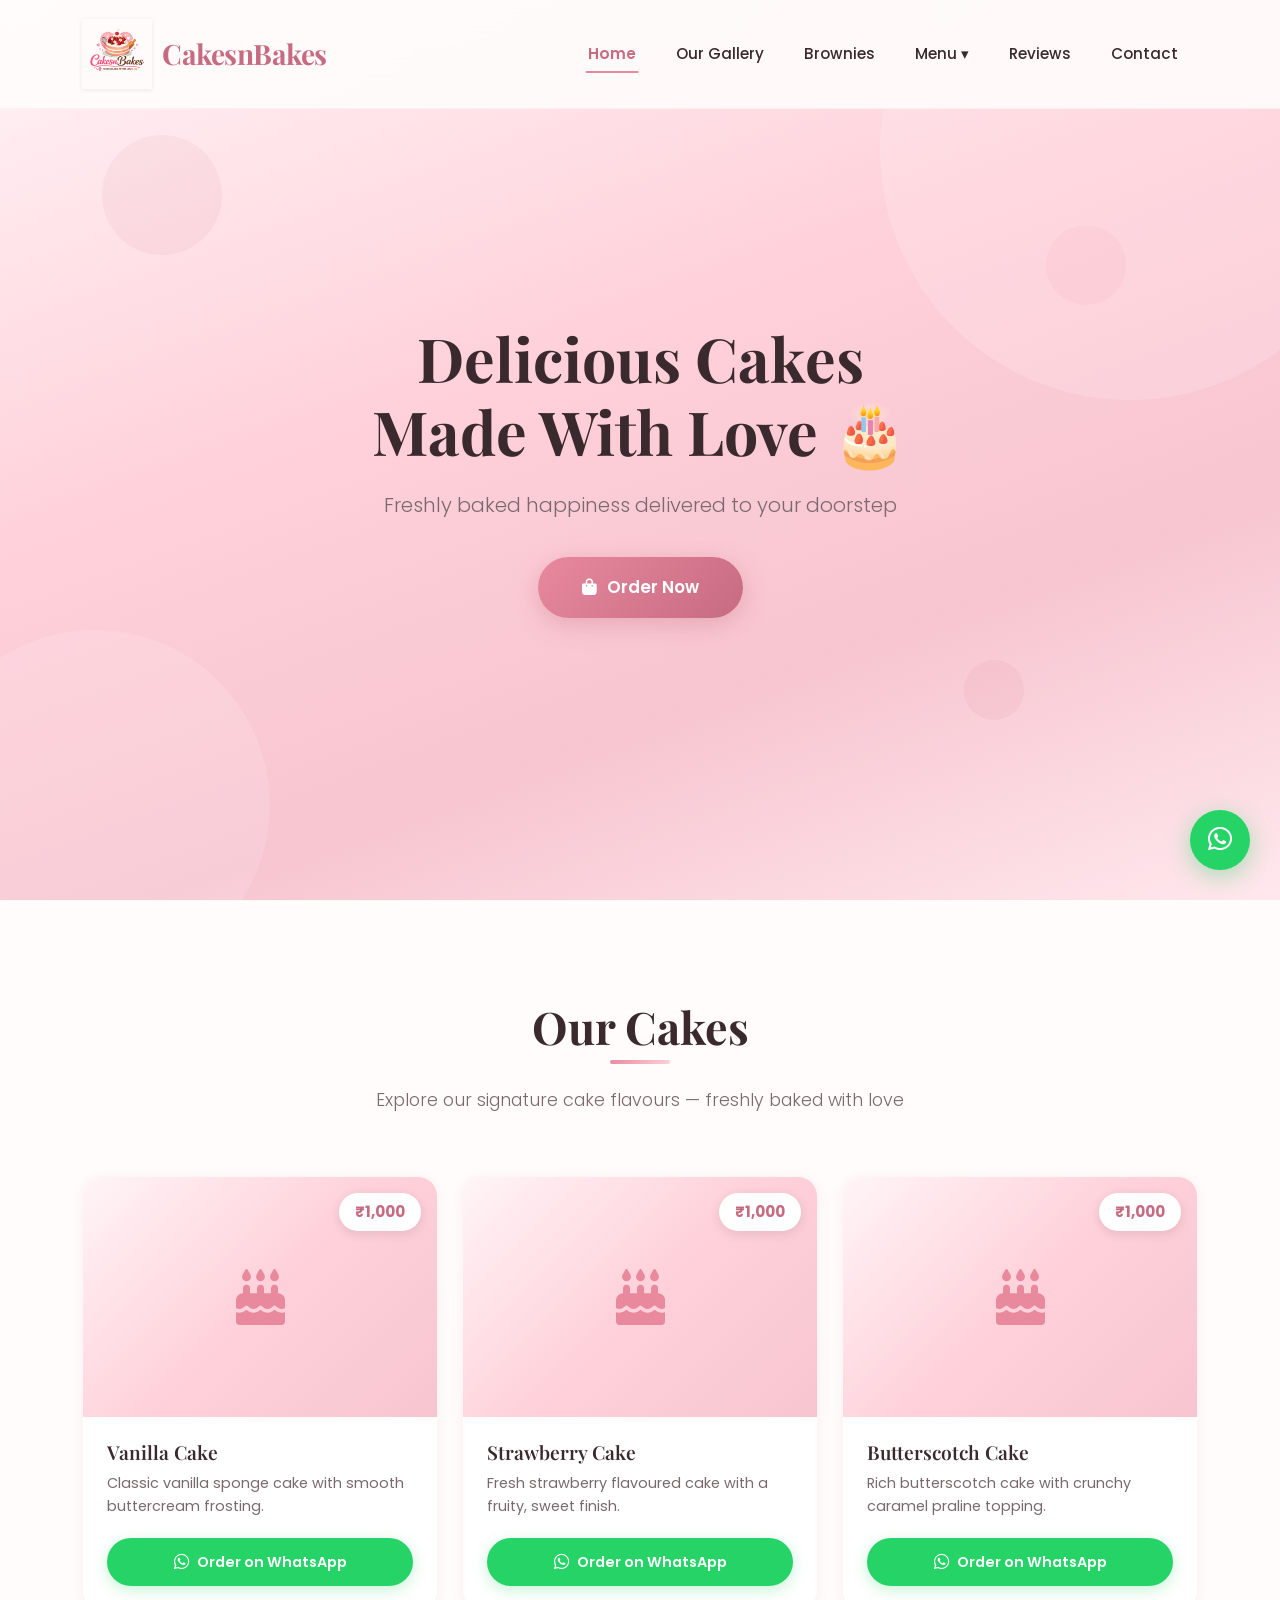
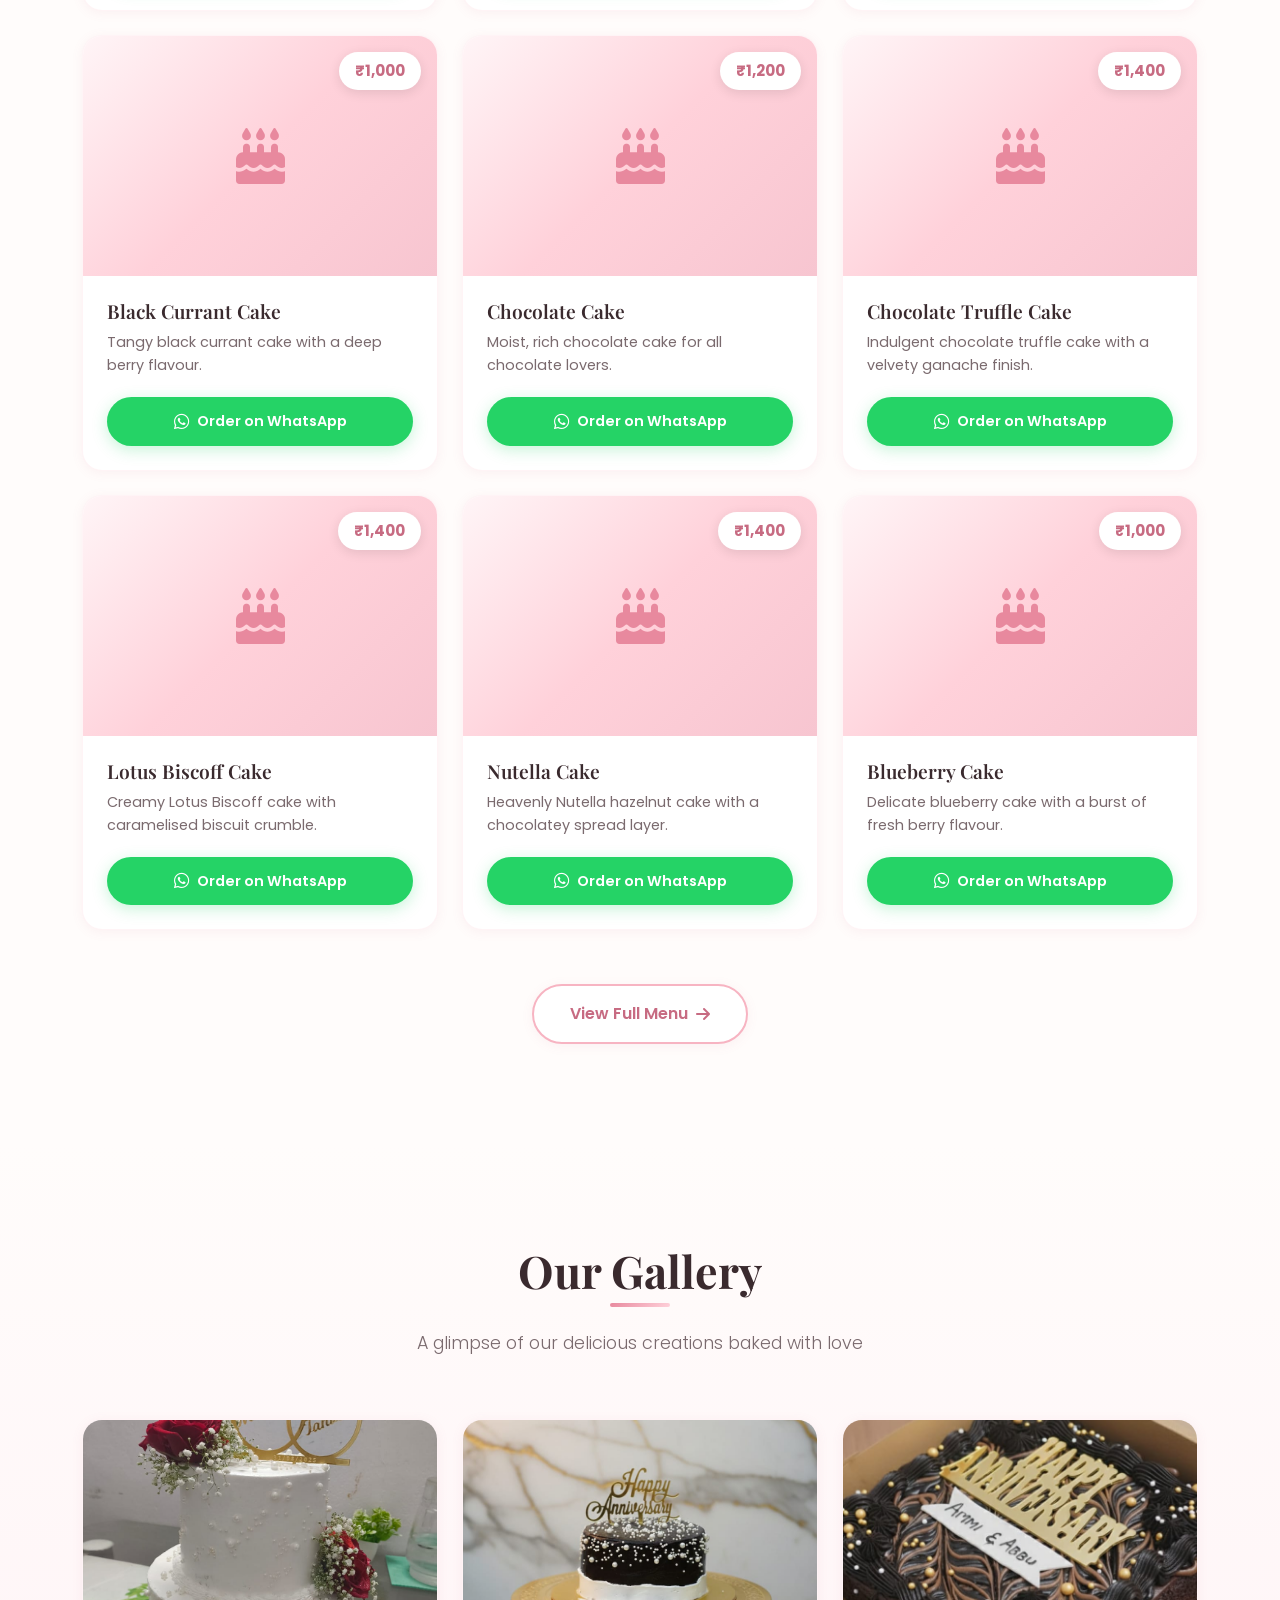
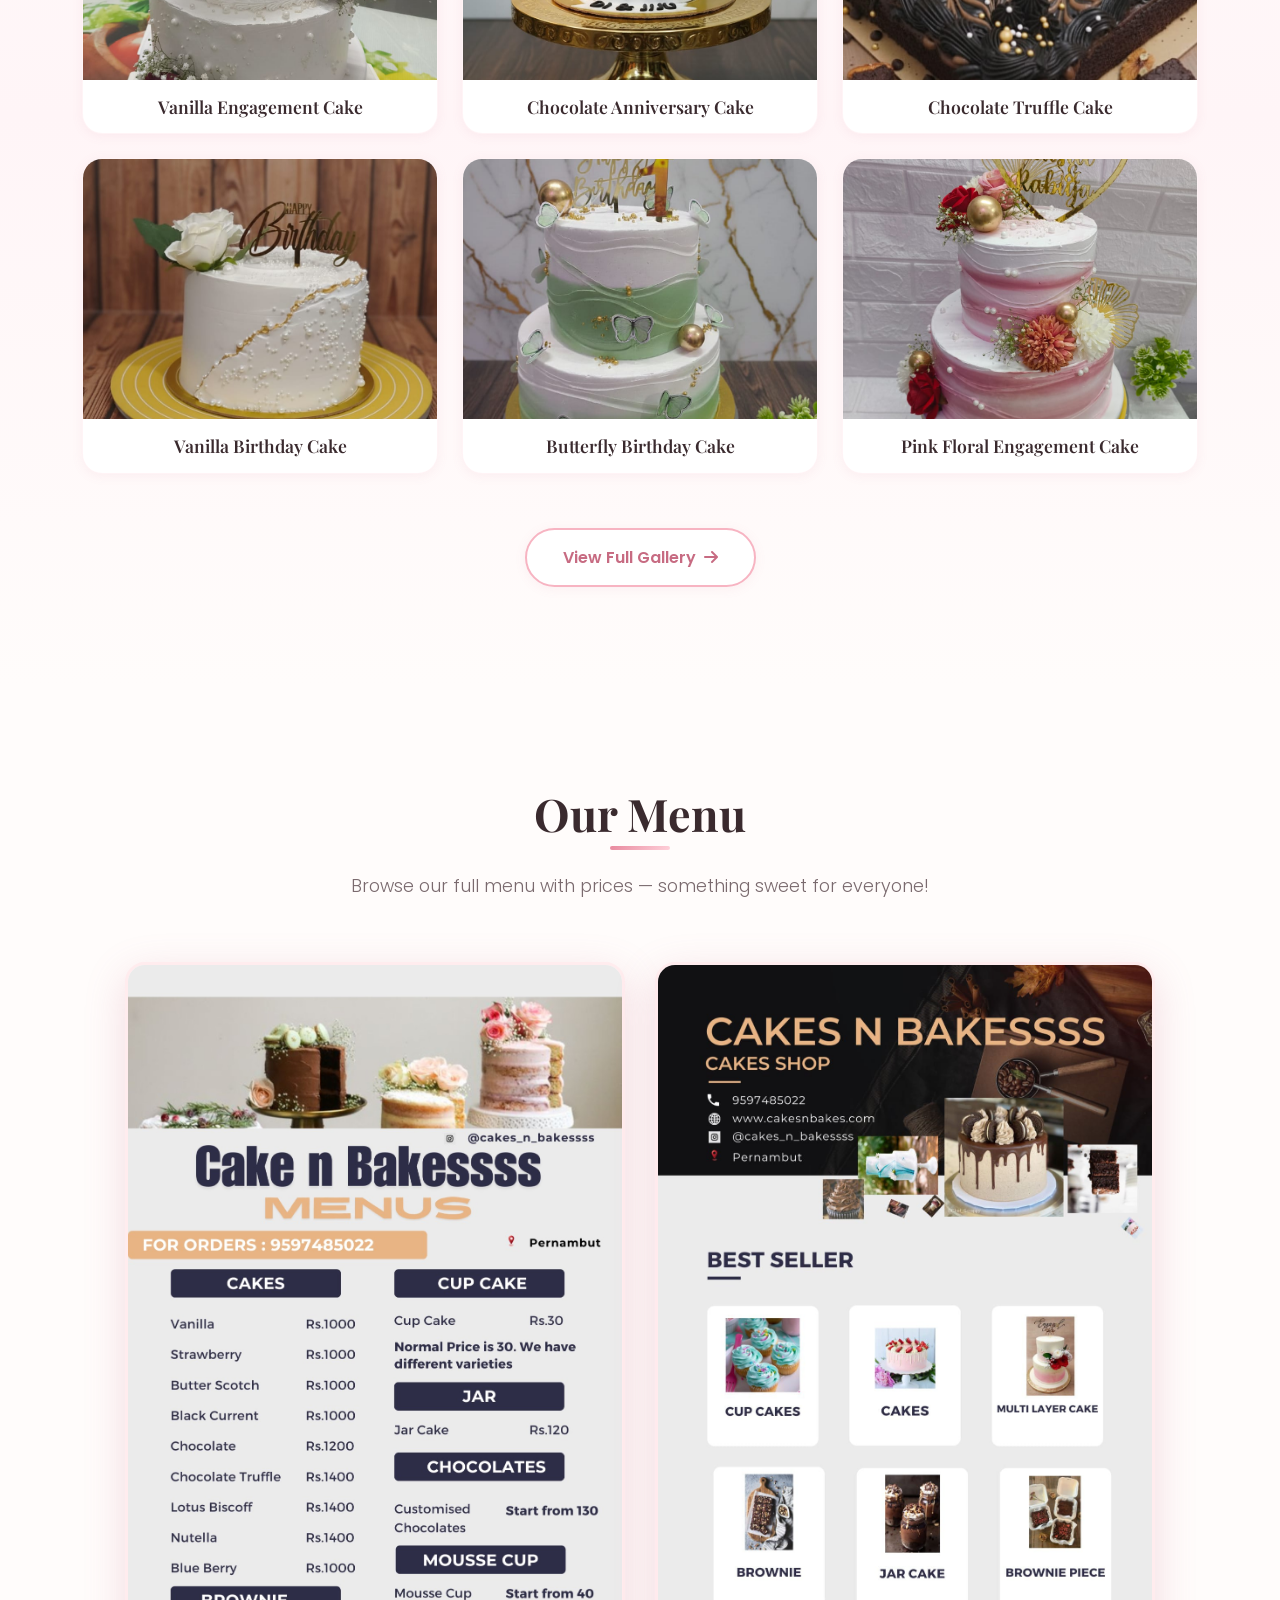
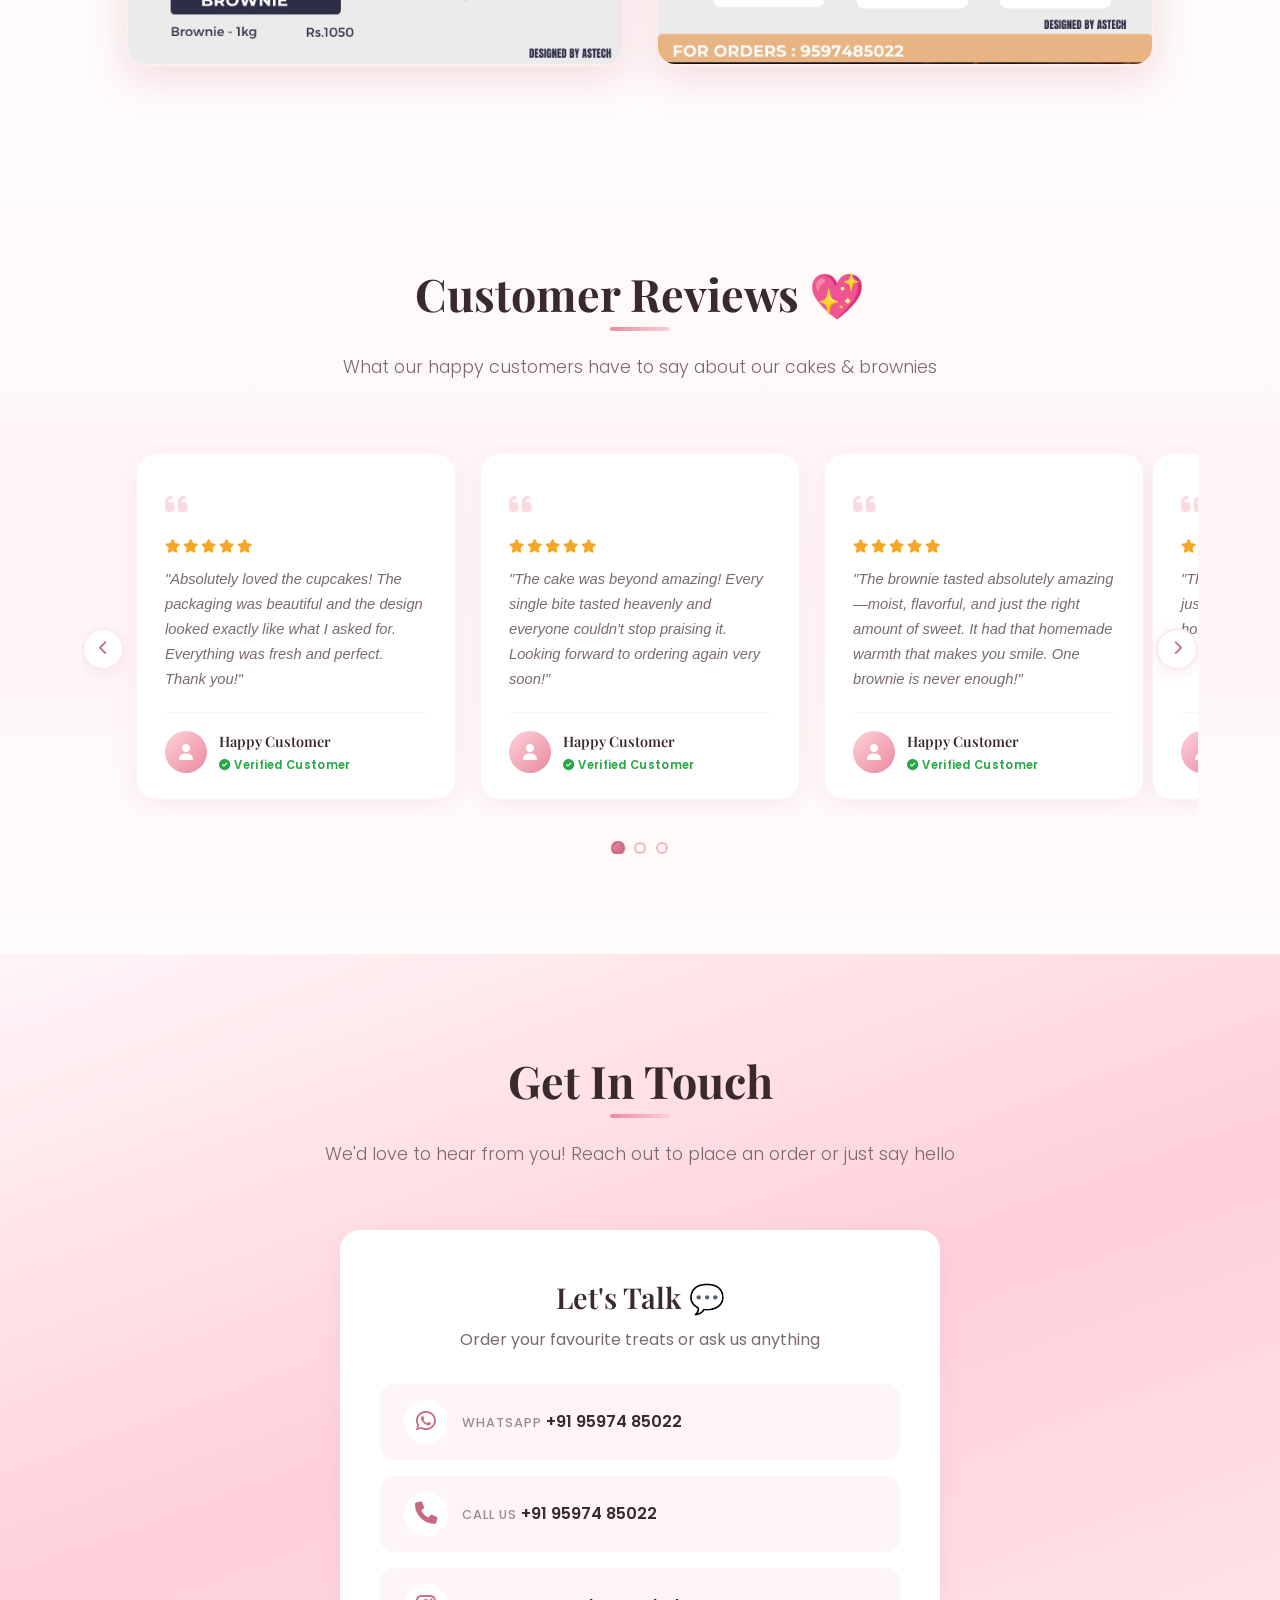
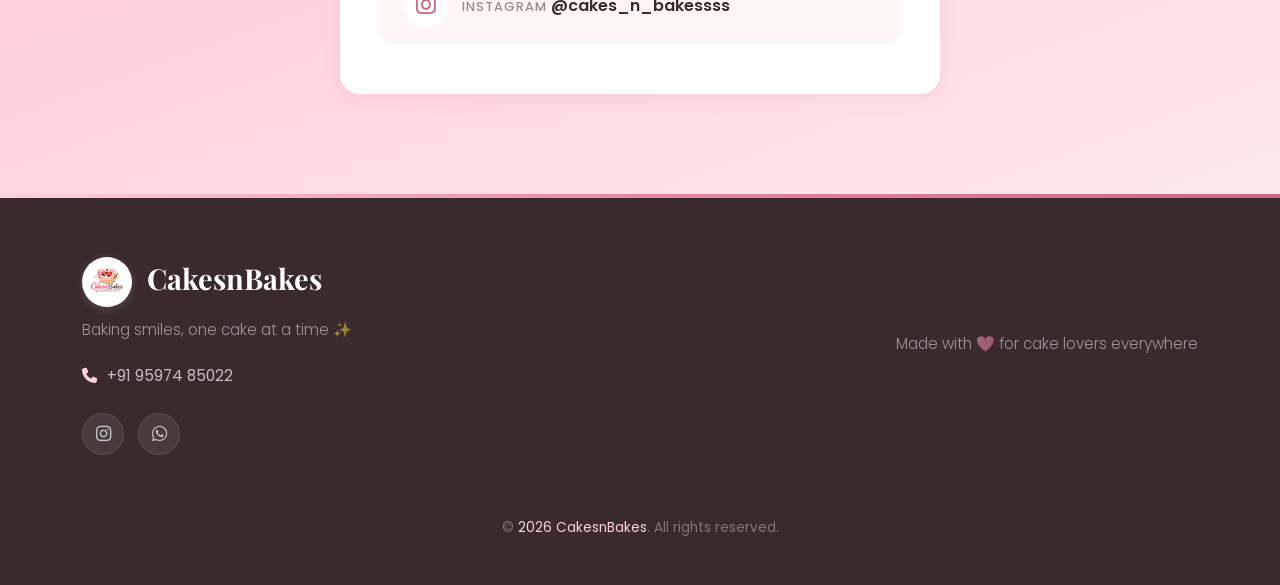
==== commit 917f4d09: "push" ====
--- a/index.html
+++ b/index.html
@@ -9,7 +9,7 @@
   <title>CakesnBakes — Delicious Cakes Made With Love 🎂</title>
 
   <!-- Favicon -->
-  <link rel="icon" href="logo.png" type="image/png">
+  <link rel="icon" href="logo2.png" type="image/png">
 
   <!-- Bootstrap 5 CSS -->
   <link href="https://cdn.jsdelivr.net/npm/bootstrap@5.3.3/dist/css/bootstrap.min.css" rel="stylesheet">
@@ -25,7 +25,7 @@
   <!-- ========== Page Loader ========== -->
   <div class="page-loader">
     <div class="loader-content">
-      <div class="loader-brand"><img src="logo.png" alt="CakesnBakes" class="loader-logo"> CakesnBakes</div>
+      <div class="loader-brand"><img src="logo2.png" alt="CakesnBakes" class="loader-logo"> CakesnBakes</div>
       <div class="loader-dots">
         <span></span>
         <span></span>
@@ -38,7 +38,7 @@
   <nav class="navbar navbar-expand-lg fixed-top" id="mainNavbar">
     <div class="container">
       <a class="navbar-brand" href="#">
-        <img src="logo.png" alt="CakesnBakes" class="brand-logo"> CakesnBakes
+        <img src="logo2.png" alt="CakesnBakes" class="brand-logo"> CakesnBakes
       </a>
       <button class="navbar-toggler" type="button" data-bs-toggle="collapse" data-bs-target="#navbarNav" 
               aria-controls="navbarNav" aria-expanded="false" aria-label="Toggle navigation">
@@ -50,13 +50,20 @@
             <a class="nav-link active" href="#home">Home</a>
           </li>
           <li class="nav-item">
-            <a class="nav-link" href="cakes.html">Cakes</a>
+            <a class="nav-link" href="cakes.html">Our Gallery</a>
           </li>
           <li class="nav-item">
             <a class="nav-link" href="brownies.html">Brownies</a>
           </li>
-          <li class="nav-item">
-            <a class="nav-link" href="#menu">Menu</a>
+          <li class="nav-item dropdown">
+            <a class="nav-link" href="menu.html">Menu ▾</a>
+            <div class="nav-dropdown-menu">
+              <a href="menu.html#cakes-section"><i class="fas fa-birthday-cake"></i> Cakes</a>
+              <a href="menu.html#cupcakes-section"><i class="fas fa-cookie"></i> Cup Cakes</a>
+              <a href="menu.html#jarcakes-section"><i class="fas fa-jar-wheat"></i> Jar Cakes</a>
+              <a href="menu.html#chocolates-section"><i class="fas fa-candy-cane"></i> Chocolates</a>
+              <a href="menu.html#mousse-section"><i class="fas fa-ice-cream"></i> Mousse Cup</a>
+            </div>
           </li>
           <li class="nav-item">
             <a class="nav-link" href="#reviews">Reviews</a>
@@ -87,28 +94,34 @@
     </div>
   </section>
 
-  <!-- ========== Cakes Section ========== -->
+  <!-- ========== Our Cakes Section (Menu Varieties) ========== -->
   <section class="section" id="cakes">
     <div class="container">
       <div class="section-title reveal">
         <h2>Our Cakes</h2>
-        <p>Baked fresh daily with the finest ingredients and lots of love</p>
-      </div>
-      <div class="row" id="cakes-grid">
-        <!-- Cards rendered dynamically via JS -->
-      </div>
-    </div>
-  </section>
-
-  <!-- ========== Brownies Section ========== -->
-  <section class="section section-alt" id="brownies">
+        <p>Explore our signature cake flavours — freshly baked with love</p>
+      </div>
+      <div class="row" id="home-cakes-grid">
+        <!-- Cards rendered dynamically via JS from cakesMenu -->
+      </div>
+      <div class="view-all-wrapper reveal reveal-delay-3">
+        <a href="menu.html" class="btn-view-all">View Full Menu <i class="fas fa-arrow-right"></i></a>
+      </div>
+    </div>
+  </section>
+
+  <!-- ========== Our Gallery Section ========== -->
+  <section class="section section-alt" id="gallery">
     <div class="container">
       <div class="section-title reveal">
-        <h2>Our Brownies</h2>
-        <p>Rich, fudgy, and irresistibly chocolatey treats</p>
-      </div>
-      <div class="row justify-content-center" id="brownies-grid">
-        <!-- Cards rendered dynamically via JS -->
+        <h2>Our Gallery</h2>
+        <p>A glimpse of our delicious creations baked with love</p>
+      </div>
+      <div class="row" id="gallery-grid">
+        <!-- Gallery cards rendered dynamically via JS -->
+      </div>
+      <div class="view-all-wrapper reveal reveal-delay-3">
+        <a href="cakes.html" class="btn-view-all">View Full Gallery <i class="fas fa-arrow-right"></i></a>
       </div>
     </div>
   </section>
@@ -131,25 +144,171 @@
     </div>
   </section>
 
-  <!-- ========== Reviews Section ========== -->
+  <!-- ========== Testimonial Section ========== -->
   <section class="section section-alt" id="reviews">
     <div class="container">
       <div class="section-title reveal">
-        <h2>Customer Reviews</h2>
-        <p>What our happy customers have to say about our cakes & brownies 💕</p>
-      </div>
-      <div class="reviews-carousel reveal reveal-delay-2">
-        <div class="reviews-track">
-          <div class="review-card"><img src="img/IMG-20260324-WA0000.jpg" alt="Customer Review" loading="lazy"></div>
-          <div class="review-card"><img src="img/IMG-20260324-WA0001.jpg" alt="Customer Review" loading="lazy"></div>
-          <div class="review-card"><img src="img/IMG-20260324-WA0002.jpg" alt="Customer Review" loading="lazy"></div>
-          <div class="review-card"><img src="img/IMG-20260324-WA0003.jpg" alt="Customer Review" loading="lazy"></div>
-          <div class="review-card"><img src="img/IMG-20260324-WA0004.jpg" alt="Customer Review" loading="lazy"></div>
-          <div class="review-card"><img src="img/IMG-20260324-WA0005.jpg" alt="Customer Review" loading="lazy"></div>
-          <div class="review-card"><img src="img/IMG-20260324-WA0006.jpg" alt="Customer Review" loading="lazy"></div>
-          <div class="review-card"><img src="img/IMG-20260324-WA0007.jpg" alt="Customer Review" loading="lazy"></div>
-          <div class="review-card"><img src="img/IMG-20260324-WA0008.jpg" alt="Customer Review" loading="lazy"></div>
-        </div>
+        <h2>Customer Reviews 💖</h2>
+        <p>What our happy customers have to say about our cakes & brownies</p>
+      </div>
+
+      <div class="testimonial-carousel reveal reveal-delay-2" id="testimonialCarousel">
+        <div class="testimonial-track" id="testimonialTrack">
+
+          <!-- Slide 1 -->
+          <div class="testimonial-slide">
+            <div class="testimonial-card">
+              <div class="testimonial-quote"><i class="fas fa-quote-left"></i></div>
+              <div class="testimonial-stars">
+                <i class="fas fa-star"></i><i class="fas fa-star"></i><i class="fas fa-star"></i><i class="fas fa-star"></i><i class="fas fa-star"></i>
+              </div>
+              <p class="testimonial-text">"Absolutely loved the cupcakes! The packaging was beautiful and the design looked exactly like what I asked for. Everything was fresh and perfect. Thank you!"</p>
+              <div class="testimonial-author">
+                <div class="testimonial-avatar"><i class="fas fa-user"></i></div>
+                <div class="testimonial-info">
+                  <span class="testimonial-name">Happy Customer</span>
+                  <span class="testimonial-badge"><i class="fas fa-check-circle"></i> Verified Customer</span>
+                </div>
+              </div>
+            </div>
+            <div class="testimonial-card">
+              <div class="testimonial-quote"><i class="fas fa-quote-left"></i></div>
+              <div class="testimonial-stars">
+                <i class="fas fa-star"></i><i class="fas fa-star"></i><i class="fas fa-star"></i><i class="fas fa-star"></i><i class="fas fa-star"></i>
+              </div>
+              <p class="testimonial-text">"The cake was beyond amazing! Every single bite tasted heavenly and everyone couldn't stop praising it. Looking forward to ordering again very soon!"</p>
+              <div class="testimonial-author">
+                <div class="testimonial-avatar"><i class="fas fa-user"></i></div>
+                <div class="testimonial-info">
+                  <span class="testimonial-name">Happy Customer</span>
+                  <span class="testimonial-badge"><i class="fas fa-check-circle"></i> Verified Customer</span>
+                </div>
+              </div>
+            </div>
+            <div class="testimonial-card">
+              <div class="testimonial-quote"><i class="fas fa-quote-left"></i></div>
+              <div class="testimonial-stars">
+                <i class="fas fa-star"></i><i class="fas fa-star"></i><i class="fas fa-star"></i><i class="fas fa-star"></i><i class="fas fa-star"></i>
+              </div>
+              <p class="testimonial-text">"The brownie tasted absolutely amazing—moist, flavorful, and just the right amount of sweet. It had that homemade warmth that makes you smile. One brownie is never enough!"</p>
+              <div class="testimonial-author">
+                <div class="testimonial-avatar"><i class="fas fa-user"></i></div>
+                <div class="testimonial-info">
+                  <span class="testimonial-name">Happy Customer</span>
+                  <span class="testimonial-badge"><i class="fas fa-check-circle"></i> Verified Customer</span>
+                </div>
+              </div>
+            </div>
+          </div>
+
+          <!-- Slide 2 -->
+          <div class="testimonial-slide">
+            <div class="testimonial-card">
+              <div class="testimonial-quote"><i class="fas fa-quote-left"></i></div>
+              <div class="testimonial-stars">
+                <i class="fas fa-star"></i><i class="fas fa-star"></i><i class="fas fa-star"></i><i class="fas fa-star"></i><i class="fas fa-star"></i>
+              </div>
+              <p class="testimonial-text">"The brownies were so rich and soft, just like a real bakery. Everyone at home loved them!"</p>
+              <div class="testimonial-author">
+                <div class="testimonial-avatar"><i class="fas fa-user"></i></div>
+                <div class="testimonial-info">
+                  <span class="testimonial-name">Happy Customer</span>
+                  <span class="testimonial-badge"><i class="fas fa-check-circle"></i> Verified Customer</span>
+                </div>
+              </div>
+            </div>
+            <div class="testimonial-card">
+              <div class="testimonial-quote"><i class="fas fa-quote-left"></i></div>
+              <div class="testimonial-stars">
+                <i class="fas fa-star"></i><i class="fas fa-star"></i><i class="fas fa-star"></i><i class="fas fa-star"></i><i class="fas fa-star"></i>
+              </div>
+              <p class="testimonial-text">"Thank you so much! My entire family loved the cake. The frosting was very light and tasty."</p>
+              <div class="testimonial-author">
+                <div class="testimonial-avatar"><i class="fas fa-user"></i></div>
+                <div class="testimonial-info">
+                  <span class="testimonial-name">Happy Customer</span>
+                  <span class="testimonial-badge"><i class="fas fa-check-circle"></i> Verified Customer</span>
+                </div>
+              </div>
+            </div>
+            <div class="testimonial-card">
+              <div class="testimonial-quote"><i class="fas fa-quote-left"></i></div>
+              <div class="testimonial-stars">
+                <i class="fas fa-star"></i><i class="fas fa-star"></i><i class="fas fa-star"></i><i class="fas fa-star"></i><i class="fas fa-star"></i>
+              </div>
+              <p class="testimonial-text">"Thank you for putting so much effort and love into this cake. It made the celebration extra special."</p>
+              <div class="testimonial-author">
+                <div class="testimonial-avatar"><i class="fas fa-user"></i></div>
+                <div class="testimonial-info">
+                  <span class="testimonial-name">Happy Customer</span>
+                  <span class="testimonial-badge"><i class="fas fa-check-circle"></i> Verified Customer</span>
+                </div>
+              </div>
+            </div>
+          </div>
+
+          <!-- Slide 3 -->
+          <div class="testimonial-slide">
+            <div class="testimonial-card">
+              <div class="testimonial-quote"><i class="fas fa-quote-left"></i></div>
+              <div class="testimonial-stars">
+                <i class="fas fa-star"></i><i class="fas fa-star"></i><i class="fas fa-star"></i><i class="fas fa-star"></i><i class="fas fa-star"></i>
+              </div>
+              <p class="testimonial-text">"Cake taste and design both were amazing. Everyone loved it. Really very good!"</p>
+              <div class="testimonial-author">
+                <div class="testimonial-avatar"><i class="fas fa-user"></i></div>
+                <div class="testimonial-info">
+                  <span class="testimonial-name">Happy Customer</span>
+                  <span class="testimonial-badge"><i class="fas fa-check-circle"></i> Verified Customer</span>
+                </div>
+              </div>
+            </div>
+            <div class="testimonial-card">
+              <div class="testimonial-quote"><i class="fas fa-quote-left"></i></div>
+              <div class="testimonial-stars">
+                <i class="fas fa-star"></i><i class="fas fa-star"></i><i class="fas fa-star"></i><i class="fas fa-star"></i><i class="fas fa-star"></i>
+              </div>
+              <p class="testimonial-text">"The cake was scrumptiously divine! Not just a treat for tastebuds but also beautiful to look at. Truly appreciated your creativity."</p>
+              <div class="testimonial-author">
+                <div class="testimonial-avatar"><i class="fas fa-user"></i></div>
+                <div class="testimonial-info">
+                  <span class="testimonial-name">Happy Customer</span>
+                  <span class="testimonial-badge"><i class="fas fa-check-circle"></i> Verified Customer</span>
+                </div>
+              </div>
+            </div>
+            <div class="testimonial-card">
+              <div class="testimonial-quote"><i class="fas fa-quote-left"></i></div>
+              <div class="testimonial-stars">
+                <i class="fas fa-star"></i><i class="fas fa-star"></i><i class="fas fa-star"></i><i class="fas fa-star"></i><i class="fas fa-star"></i>
+              </div>
+              <p class="testimonial-text">"Tried the chocolate dates, they were so delicious, soft, rich and perfectly garnished. Totally satisfied with the order!"</p>
+              <div class="testimonial-author">
+                <div class="testimonial-avatar"><i class="fas fa-user"></i></div>
+                <div class="testimonial-info">
+                  <span class="testimonial-name">Happy Customer</span>
+                  <span class="testimonial-badge"><i class="fas fa-check-circle"></i> Verified Customer</span>
+                </div>
+              </div>
+            </div>
+          </div>
+
+        </div>
+
+        <!-- Navigation Dots -->
+        <div class="testimonial-dots" id="testimonialDots">
+          <button class="testimonial-dot active" data-slide="0"></button>
+          <button class="testimonial-dot" data-slide="1"></button>
+          <button class="testimonial-dot" data-slide="2"></button>
+        </div>
+
+        <!-- Arrow Controls -->
+        <button class="testimonial-arrow testimonial-prev" id="testimonialPrev">
+          <i class="fas fa-chevron-left"></i>
+        </button>
+        <button class="testimonial-arrow testimonial-next" id="testimonialNext">
+          <i class="fas fa-chevron-right"></i>
+        </button>
       </div>
     </div>
   </section>
@@ -198,7 +357,7 @@
       <div class="row align-items-center">
         <div class="col-lg-6 mb-4 mb-lg-0">
           <div class="footer-brand">
-            <img src="logo.png" alt="CakesnBakes" class="footer-logo"> CakesnBakes
+            <img src="logo2.png" alt="CakesnBakes" class="footer-logo"> CakesnBakes
           </div>
           <p class="footer-tagline">Baking smiles, one cake at a time ✨</p>
           <div class="footer-contact">
@@ -239,14 +398,14 @@
       <span>Home</span>
     </a>
     <a href="cakes.html" class="bottom-nav-item">
-      <i class="fas fa-birthday-cake"></i>
-      <span>Cakes</span>
+      <i class="fas fa-images"></i>
+      <span>Gallery</span>
     </a>
     <a href="brownies.html" class="bottom-nav-item">
       <i class="fas fa-cookie-bite"></i>
       <span>Brownies</span>
     </a>
-    <a href="#menu" class="bottom-nav-item" data-section="menu">
+    <a href="menu.html" class="bottom-nav-item">
       <i class="fas fa-utensils"></i>
       <span>Menu</span>
     </a>
--- a/style.css
+++ b/style.css
@@ -418,6 +418,72 @@
   font-weight: 300;
 }
 
+/* ---------- Product Image Placeholder ---------- */
+.product-img-placeholder {
+  width: 100%;
+  height: 100%;
+  display: flex;
+  align-items: center;
+  justify-content: center;
+  background: linear-gradient(135deg, #fff5f7, var(--primary-pink), #f7c5d0);
+  color: var(--accent-rose);
+  font-size: 3.5rem;
+}
+
+/* ---------- Navbar Dropdown ---------- */
+.nav-item.dropdown {
+  position: relative;
+}
+
+.nav-dropdown-menu {
+  position: absolute;
+  top: 100%;
+  left: 50%;
+  transform: translateX(-50%) translateY(8px);
+  background: var(--white);
+  border-radius: var(--radius-md);
+  box-shadow: 0 10px 40px rgba(199, 107, 130, 0.18);
+  border: 1px solid rgba(255, 209, 218, 0.4);
+  padding: 10px 0;
+  min-width: 200px;
+  opacity: 0;
+  visibility: hidden;
+  transition: all 0.25s ease;
+  z-index: 1000;
+}
+
+.nav-item.dropdown:hover .nav-dropdown-menu {
+  opacity: 1;
+  visibility: visible;
+  transform: translateX(-50%) translateY(0);
+}
+
+.nav-dropdown-menu a {
+  display: flex;
+  align-items: center;
+  gap: 10px;
+  padding: 10px 20px;
+  color: var(--text-dark);
+  font-family: var(--font-body);
+  font-size: 0.9rem;
+  font-weight: 500;
+  text-decoration: none;
+  transition: var(--transition);
+}
+
+.nav-dropdown-menu a:hover {
+  background: #fff5f7;
+  color: var(--accent-deep);
+  padding-left: 24px;
+}
+
+.nav-dropdown-menu a i {
+  color: var(--accent-rose);
+  width: 18px;
+  text-align: center;
+  font-size: 0.85rem;
+}
+
 /* ---------- Product Cards ---------- */
 .product-card {
   background: var(--white);
@@ -579,6 +645,54 @@
   transform: translateY(0);
 }
 
+/* ---------- Gallery Cards (Home Page) ---------- */
+.gallery-card {
+  background: var(--white);
+  border-radius: var(--radius-lg);
+  overflow: hidden;
+  box-shadow: var(--shadow-card);
+  transition: var(--transition);
+  border: 1px solid rgba(255, 209, 218, 0.25);
+  height: 100%;
+  position: relative;
+}
+
+.gallery-card:hover {
+  transform: translateY(-8px);
+  box-shadow: var(--shadow-hover);
+  border-color: rgba(255, 209, 218, 0.5);
+}
+
+.gallery-card:hover .gallery-img img {
+  transform: scale(1.08);
+}
+
+.gallery-img {
+  position: relative;
+  overflow: hidden;
+  height: 260px;
+}
+
+.gallery-img img {
+  width: 100%;
+  height: 100%;
+  object-fit: cover;
+  transition: transform 0.5s cubic-bezier(0.4, 0, 0.2, 1);
+}
+
+.gallery-body {
+  padding: 16px 20px;
+  text-align: center;
+}
+
+.gallery-body h5 {
+  font-size: 1.1rem;
+  font-weight: 600;
+  margin: 0;
+  font-family: var(--font-heading);
+  color: var(--text-dark);
+}
+
 /* ---------- Menu Section ---------- */
 .menu-images {
   display: flex;
@@ -609,59 +723,184 @@
   display: block;
 }
 
-/* ---------- Reviews Section ---------- */
-.reviews-carousel {
+/* ---------- Testimonial Carousel ---------- */
+.testimonial-carousel {
   position: relative;
   overflow: hidden;
-}
-
-.reviews-track {
-  display: flex;
-  gap: 14px;
-  overflow-x: auto;
-  scroll-snap-type: x mandatory;
-  -webkit-overflow-scrolling: touch;
-  padding: 8px 4px 16px;
-  scrollbar-width: thin;
-  scrollbar-color: var(--primary-pink-dark) transparent;
-}
-
-.reviews-track::-webkit-scrollbar {
-  height: 6px;
-}
-
-.reviews-track::-webkit-scrollbar-thumb {
+  padding: 0 50px;
+}
+
+.testimonial-track {
+  display: flex;
+  transition: transform 0.6s cubic-bezier(0.4, 0, 0.2, 1);
+  will-change: transform;
+}
+
+.testimonial-slide {
+  min-width: 100%;
+  display: grid;
+  grid-template-columns: repeat(3, 1fr);
+  gap: 24px;
+  padding: 10px 4px;
+}
+
+.testimonial-card {
+  background: var(--white);
+  border-radius: var(--radius-lg);
+  padding: 30px 28px 24px;
+  box-shadow: 0 4px 24px rgba(199, 107, 130, 0.1);
+  border: 1px solid rgba(255, 209, 218, 0.3);
+  transition: var(--transition);
+  position: relative;
+  display: flex;
+  flex-direction: column;
+  height: 100%;
+}
+
+.testimonial-card:hover {
+  transform: translateY(-6px);
+  box-shadow: 0 12px 40px rgba(199, 107, 130, 0.18);
+  border-color: rgba(255, 209, 218, 0.6);
+}
+
+.testimonial-quote {
+  color: var(--primary-pink-dark);
+  font-size: 1.6rem;
+  margin-bottom: 12px;
+  opacity: 0.5;
+}
+
+.testimonial-stars {
+  display: flex;
+  gap: 3px;
+  margin-bottom: 14px;
+}
+
+.testimonial-stars i {
+  color: #f5a623;
+  font-size: 0.85rem;
+}
+
+.testimonial-text {
+  font-size: 0.92rem;
+  color: var(--text-muted);
+  line-height: 1.7;
+  flex: 1;
+  margin-bottom: 20px;
+  font-style: italic;
+}
+
+.testimonial-author {
+  display: flex;
+  align-items: center;
+  gap: 12px;
+  padding-top: 16px;
+  border-top: 1px solid rgba(255, 209, 218, 0.3);
+}
+
+.testimonial-avatar {
+  width: 42px;
+  height: 42px;
+  border-radius: 50%;
+  background: linear-gradient(135deg, var(--primary-pink), var(--accent-rose));
+  display: flex;
+  align-items: center;
+  justify-content: center;
+  color: var(--white);
+  font-size: 1rem;
+  flex-shrink: 0;
+}
+
+.testimonial-info {
+  display: flex;
+  flex-direction: column;
+  gap: 2px;
+}
+
+.testimonial-name {
+  font-family: var(--font-heading);
+  font-weight: 600;
+  font-size: 0.9rem;
+  color: var(--text-dark);
+}
+
+.testimonial-badge {
+  font-size: 0.72rem;
+  color: #28a745;
+  font-weight: 600;
+  display: flex;
+  align-items: center;
+  gap: 4px;
+  letter-spacing: 0.3px;
+}
+
+.testimonial-badge i {
+  font-size: 0.7rem;
+}
+
+/* Testimonial Navigation Dots */
+.testimonial-dots {
+  display: flex;
+  justify-content: center;
+  gap: 10px;
+  margin-top: 32px;
+}
+
+.testimonial-dot {
+  width: 12px;
+  height: 12px;
+  border-radius: 50%;
+  border: 2px solid var(--primary-pink-dark);
+  background: transparent;
+  cursor: pointer;
+  transition: var(--transition);
+  padding: 0;
+}
+
+.testimonial-dot.active {
+  background: linear-gradient(135deg, var(--accent-rose), var(--accent-deep));
+  border-color: var(--accent-deep);
+  transform: scale(1.2);
+}
+
+.testimonial-dot:hover {
   background: var(--primary-pink-dark);
-  border-radius: 50px;
-}
-
-.reviews-track::-webkit-scrollbar-track {
-  background: transparent;
-}
-
-.review-card {
-  flex: 0 0 220px;
-  width: 220px;
-  height: 300px;
-  scroll-snap-align: start;
-  border-radius: 14px;
-  overflow: hidden;
-  box-shadow: 0 4px 18px rgba(0, 0, 0, 0.1);
-  transition: var(--transition);
-  position: relative;
-}
-
-.review-card:hover {
-  transform: translateY(-6px) scale(1.03);
-  box-shadow: 0 10px 35px rgba(0, 0, 0, 0.18);
-}
-
-.review-card img {
-  width: 100%;
-  height: 100%;
-  object-fit: cover;
-  object-position: top;
-  display: block;
+}
+
+/* Testimonial Arrow Controls */
+.testimonial-arrow {
+  position: absolute;
+  top: 50%;
+  transform: translateY(-50%);
+  width: 42px;
+  height: 42px;
+  border-radius: 50%;
+  border: 2px solid rgba(255, 209, 218, 0.5);
+  background: var(--white);
+  color: var(--accent-deep);
+  font-size: 0.9rem;
+  cursor: pointer;
+  transition: var(--transition);
+  display: flex;
+  align-items: center;
+  justify-content: center;
+  z-index: 10;
+  box-shadow: 0 4px 15px rgba(199, 107, 130, 0.12);
+}
+
+.testimonial-arrow:hover {
+  background: linear-gradient(135deg, var(--accent-rose), var(--accent-deep));
+  color: var(--white);
+  border-color: var(--accent-deep);
+  transform: translateY(-50%) scale(1.08);
+}
+
+.testimonial-prev {
+  left: 0;
+}
+
+.testimonial-next {
+  right: 0;
 }
 
 /* ---------- Floating WhatsApp Button ---------- */
@@ -1057,6 +1296,19 @@
   .footer {
     padding-bottom: 80px;
   }
+
+  .testimonial-slide {
+    grid-template-columns: repeat(2, 1fr);
+    gap: 16px;
+  }
+
+  .testimonial-slide .testimonial-card:nth-child(3) {
+    display: none;
+  }
+
+  .testimonial-carousel {
+    padding: 0 48px;
+  }
 }
 
 @media (max-width: 768px) {
@@ -1100,6 +1352,28 @@
     right: 18px;
     width: 38px;
     height: 38px;
+  }
+
+  .testimonial-slide {
+    grid-template-columns: 1fr;
+    gap: 16px;
+  }
+
+  .testimonial-slide .testimonial-card:nth-child(2),
+  .testimonial-slide .testimonial-card:nth-child(3) {
+    display: none;
+  }
+
+  .testimonial-carousel {
+    padding: 0 12px;
+  }
+
+  .testimonial-arrow {
+    display: none;
+  }
+
+  .testimonial-card {
+    padding: 24px 20px 20px;
   }
 }
 
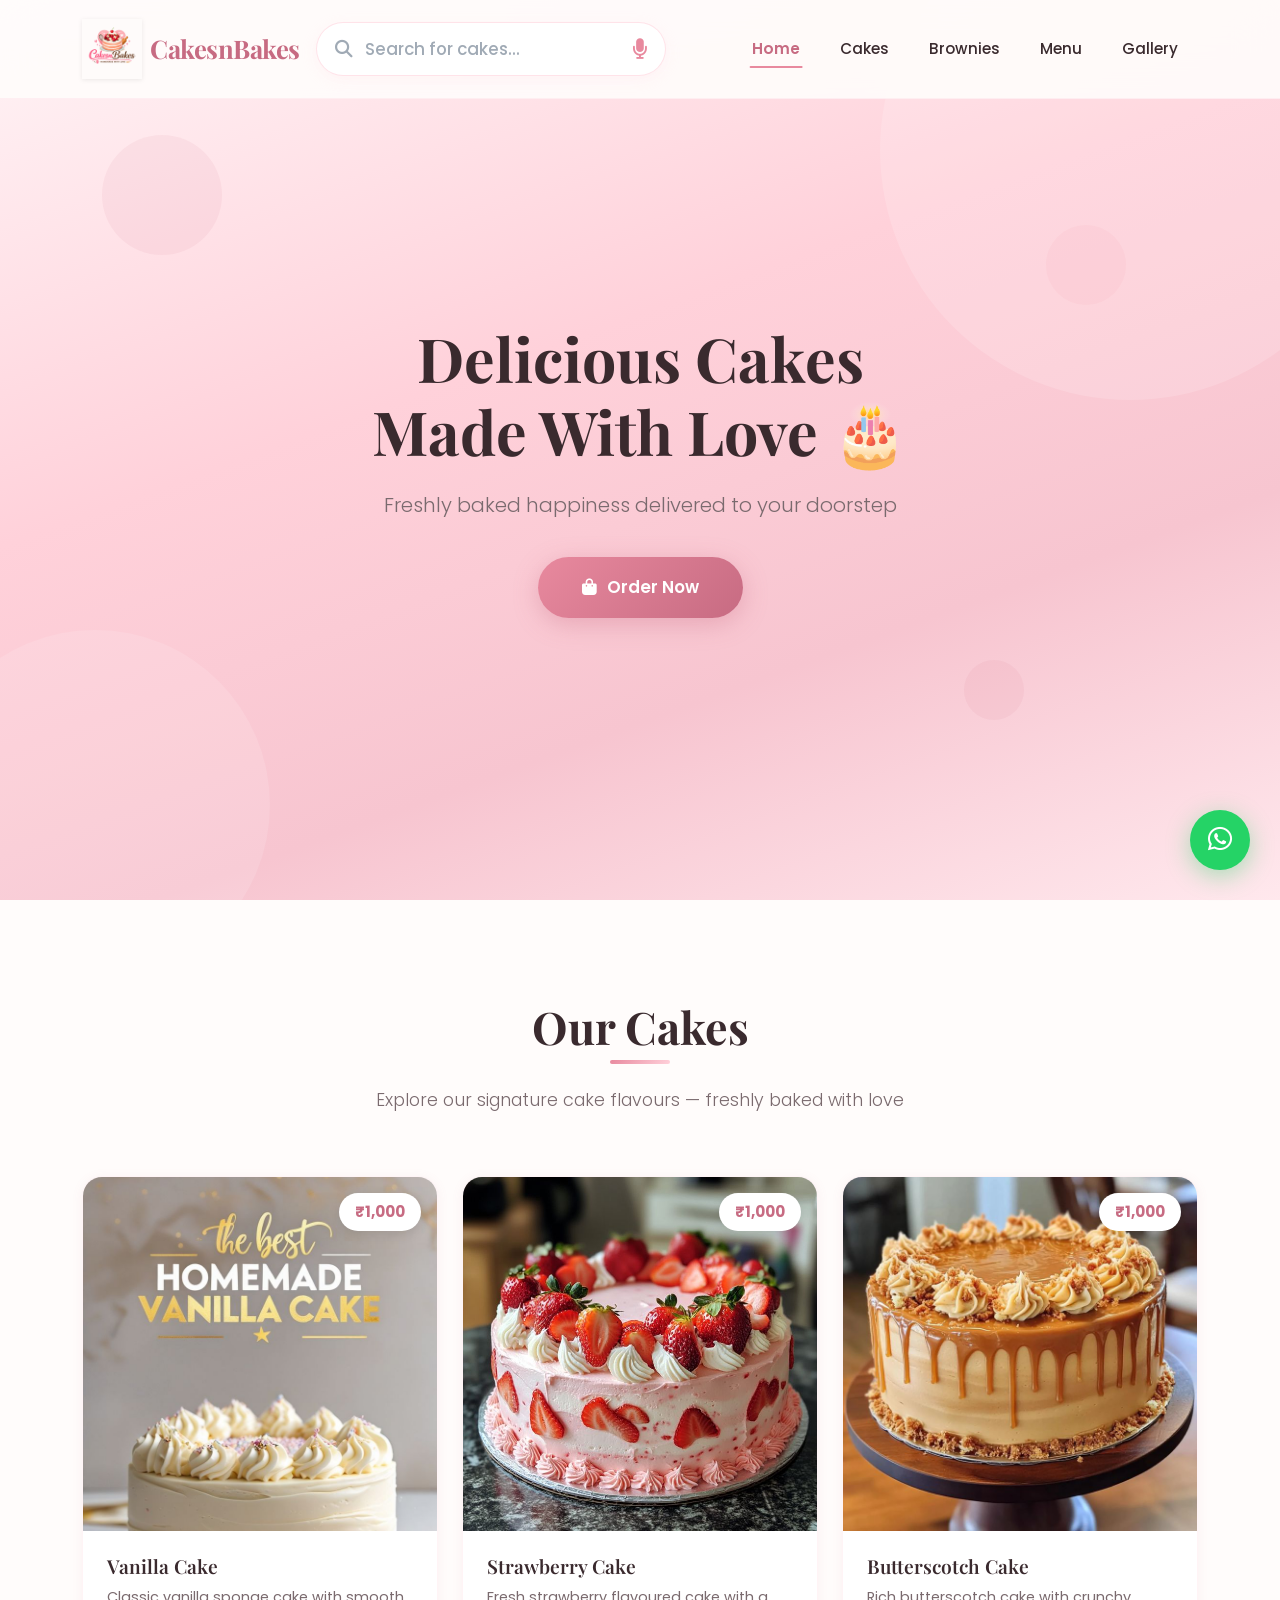
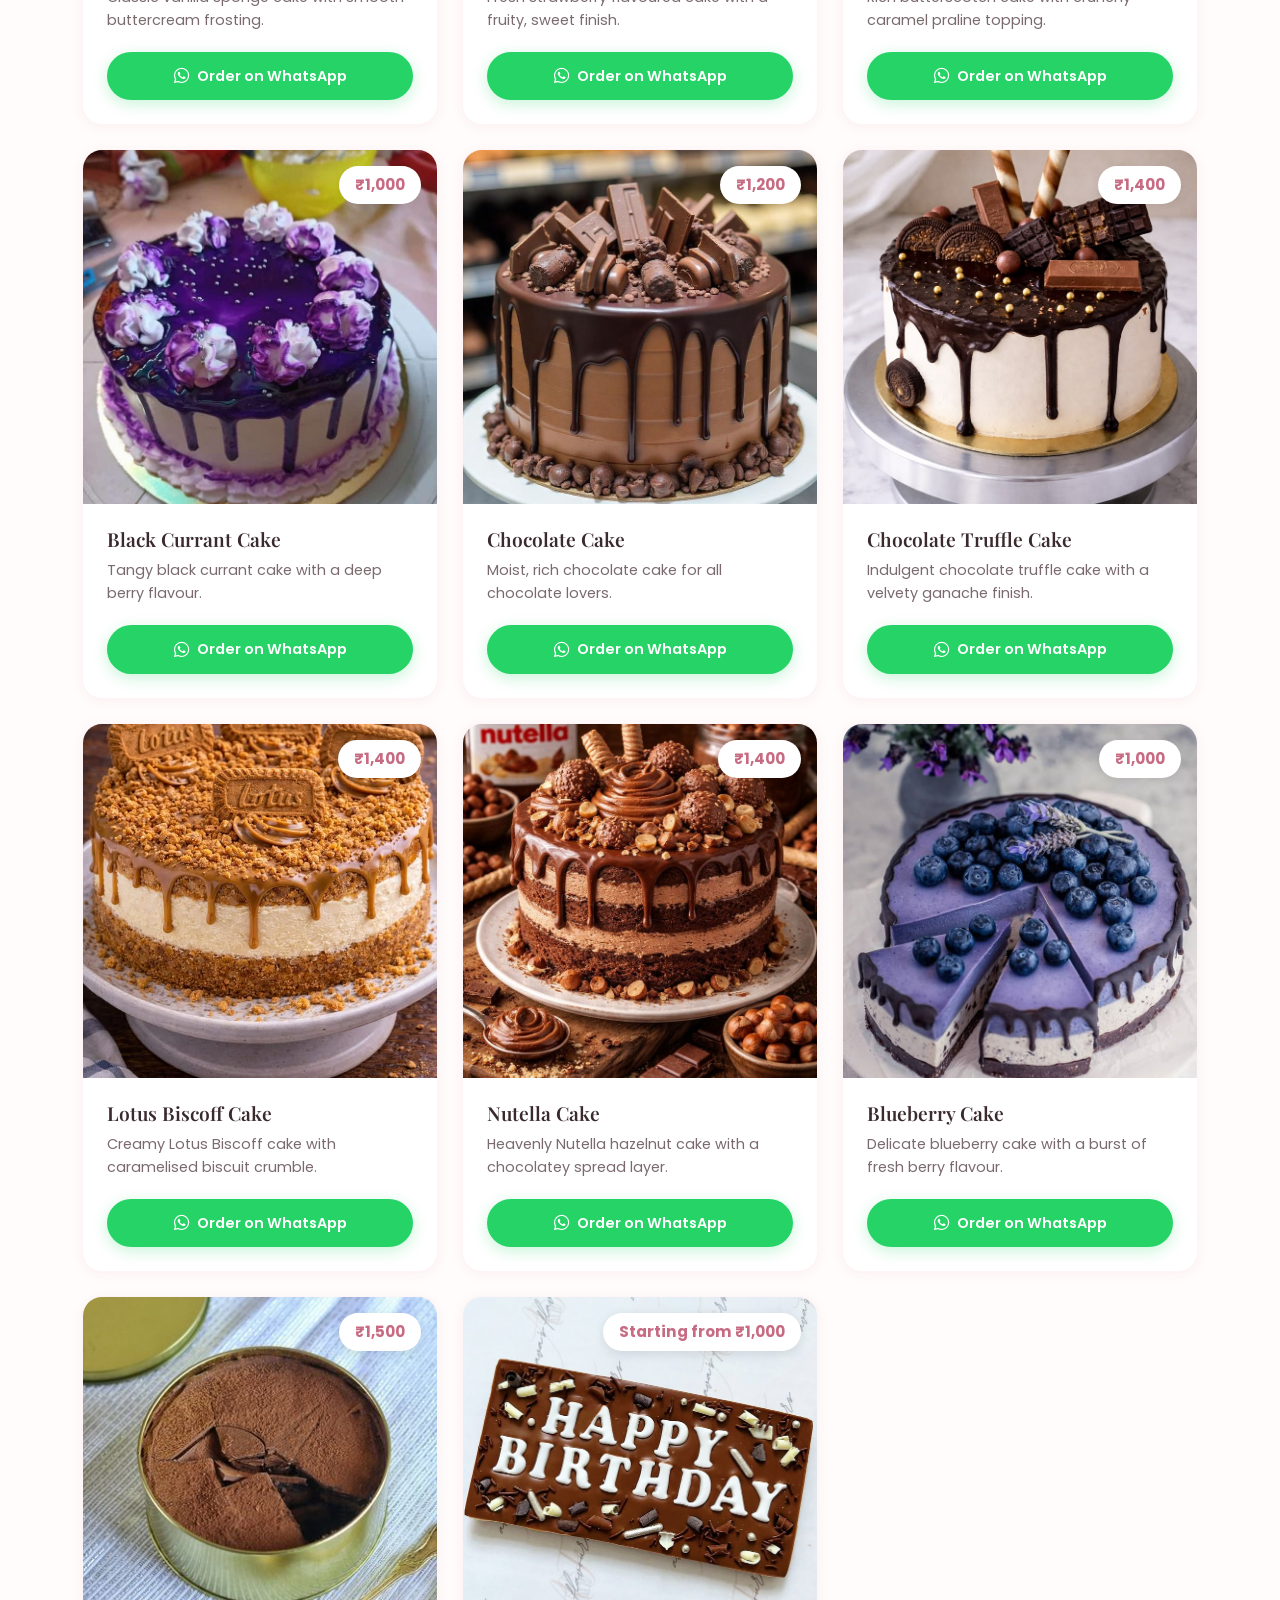
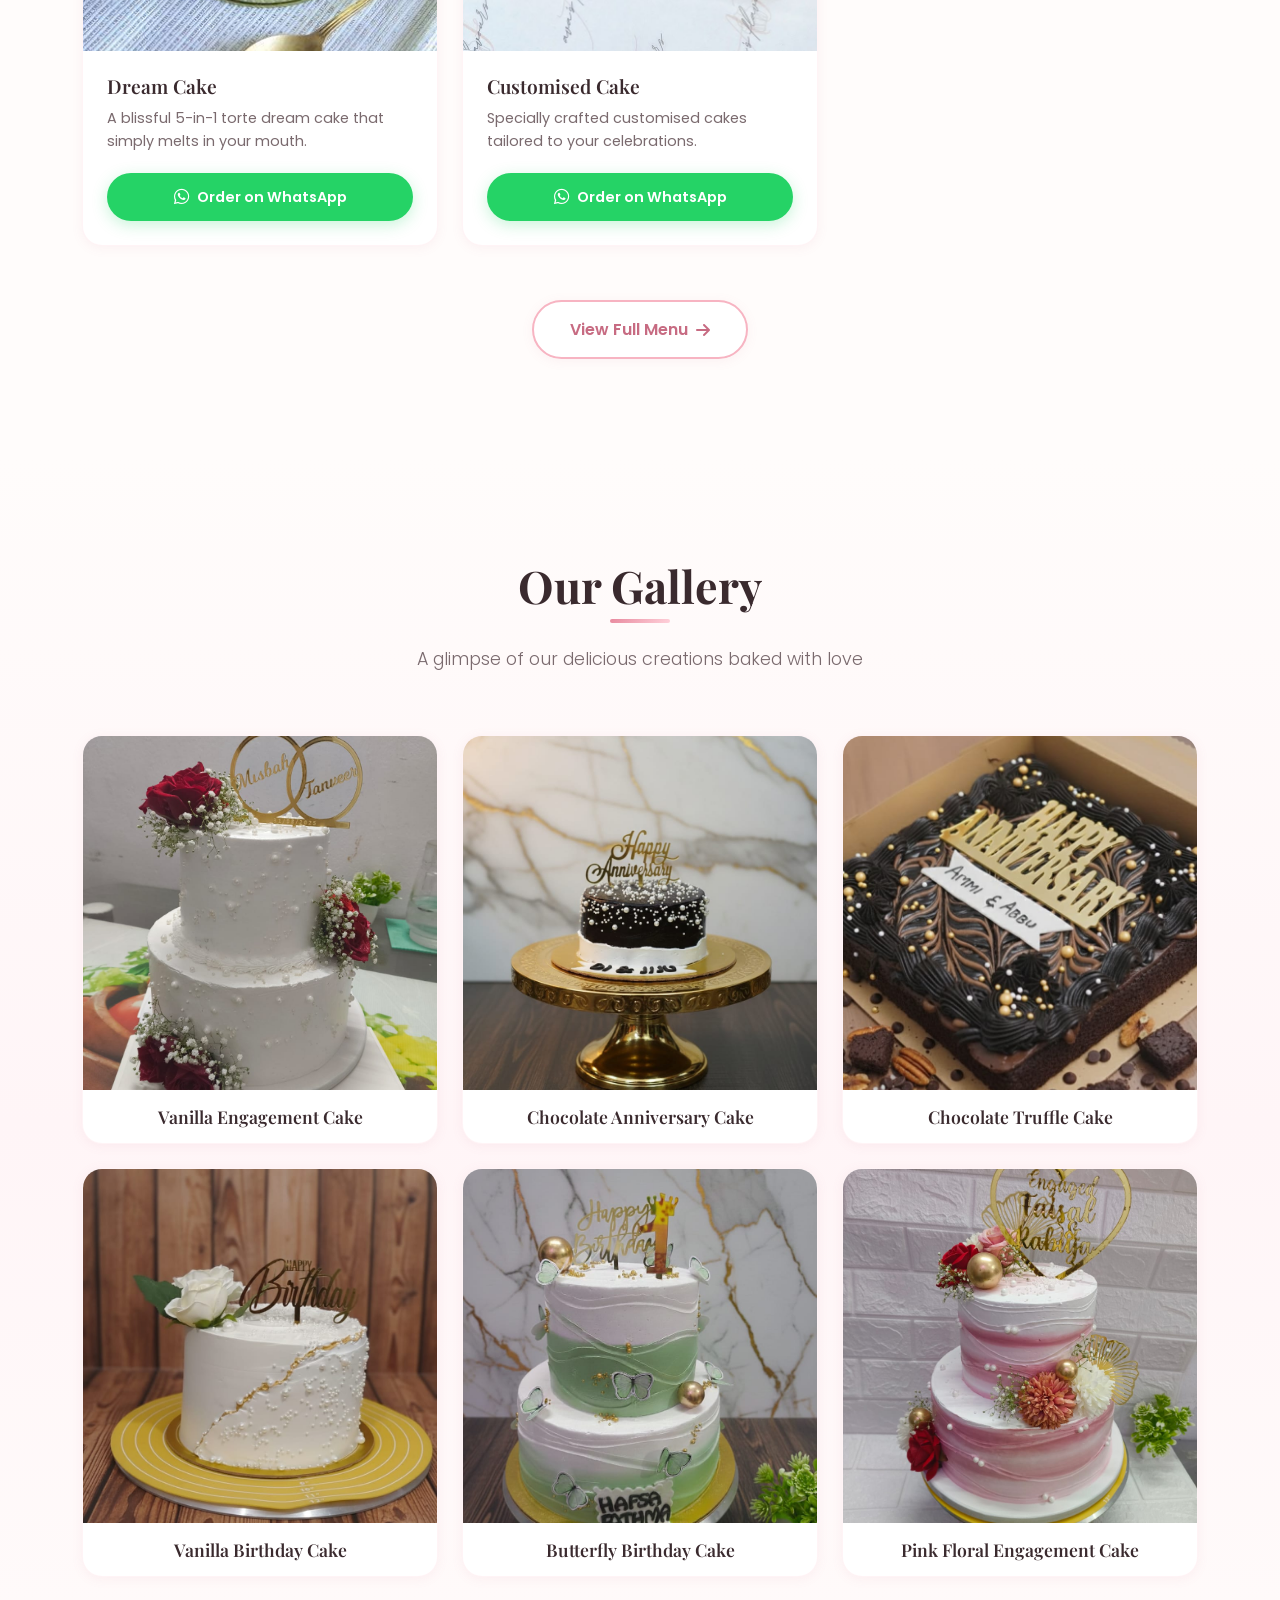
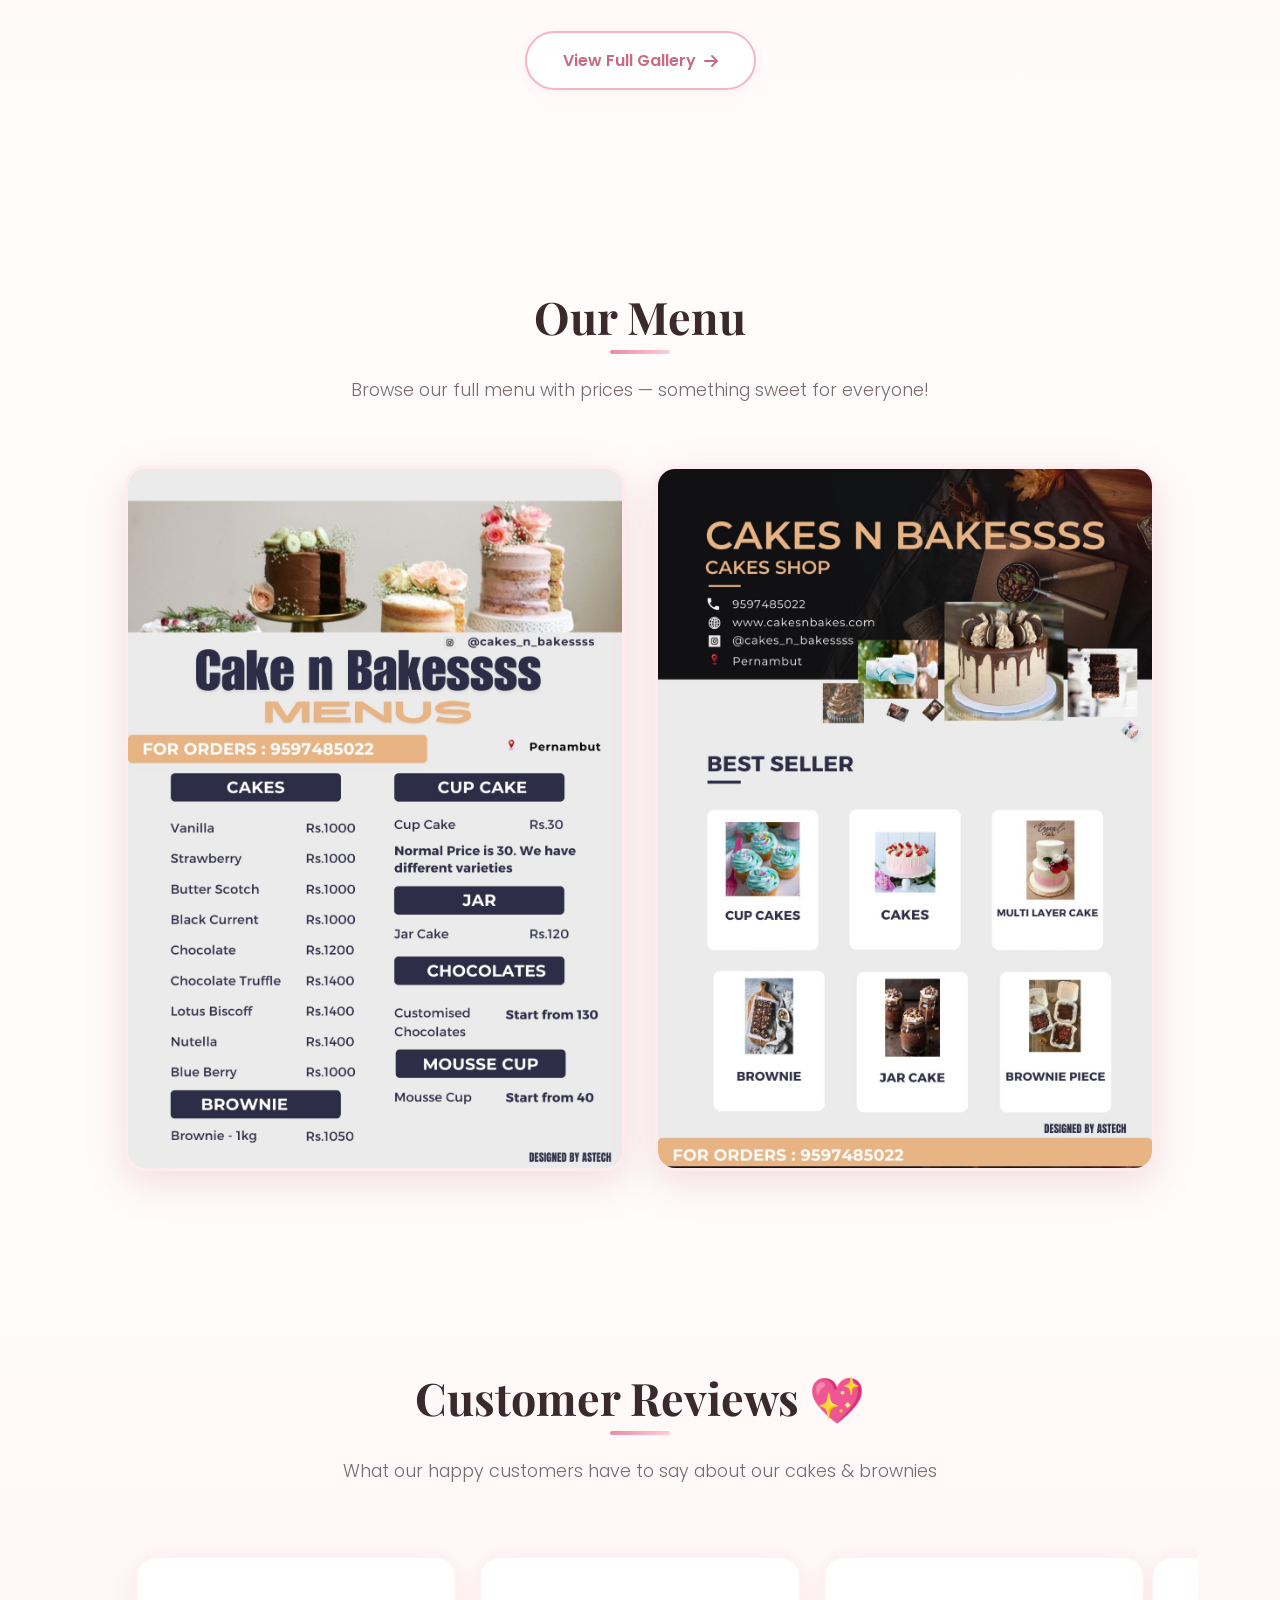
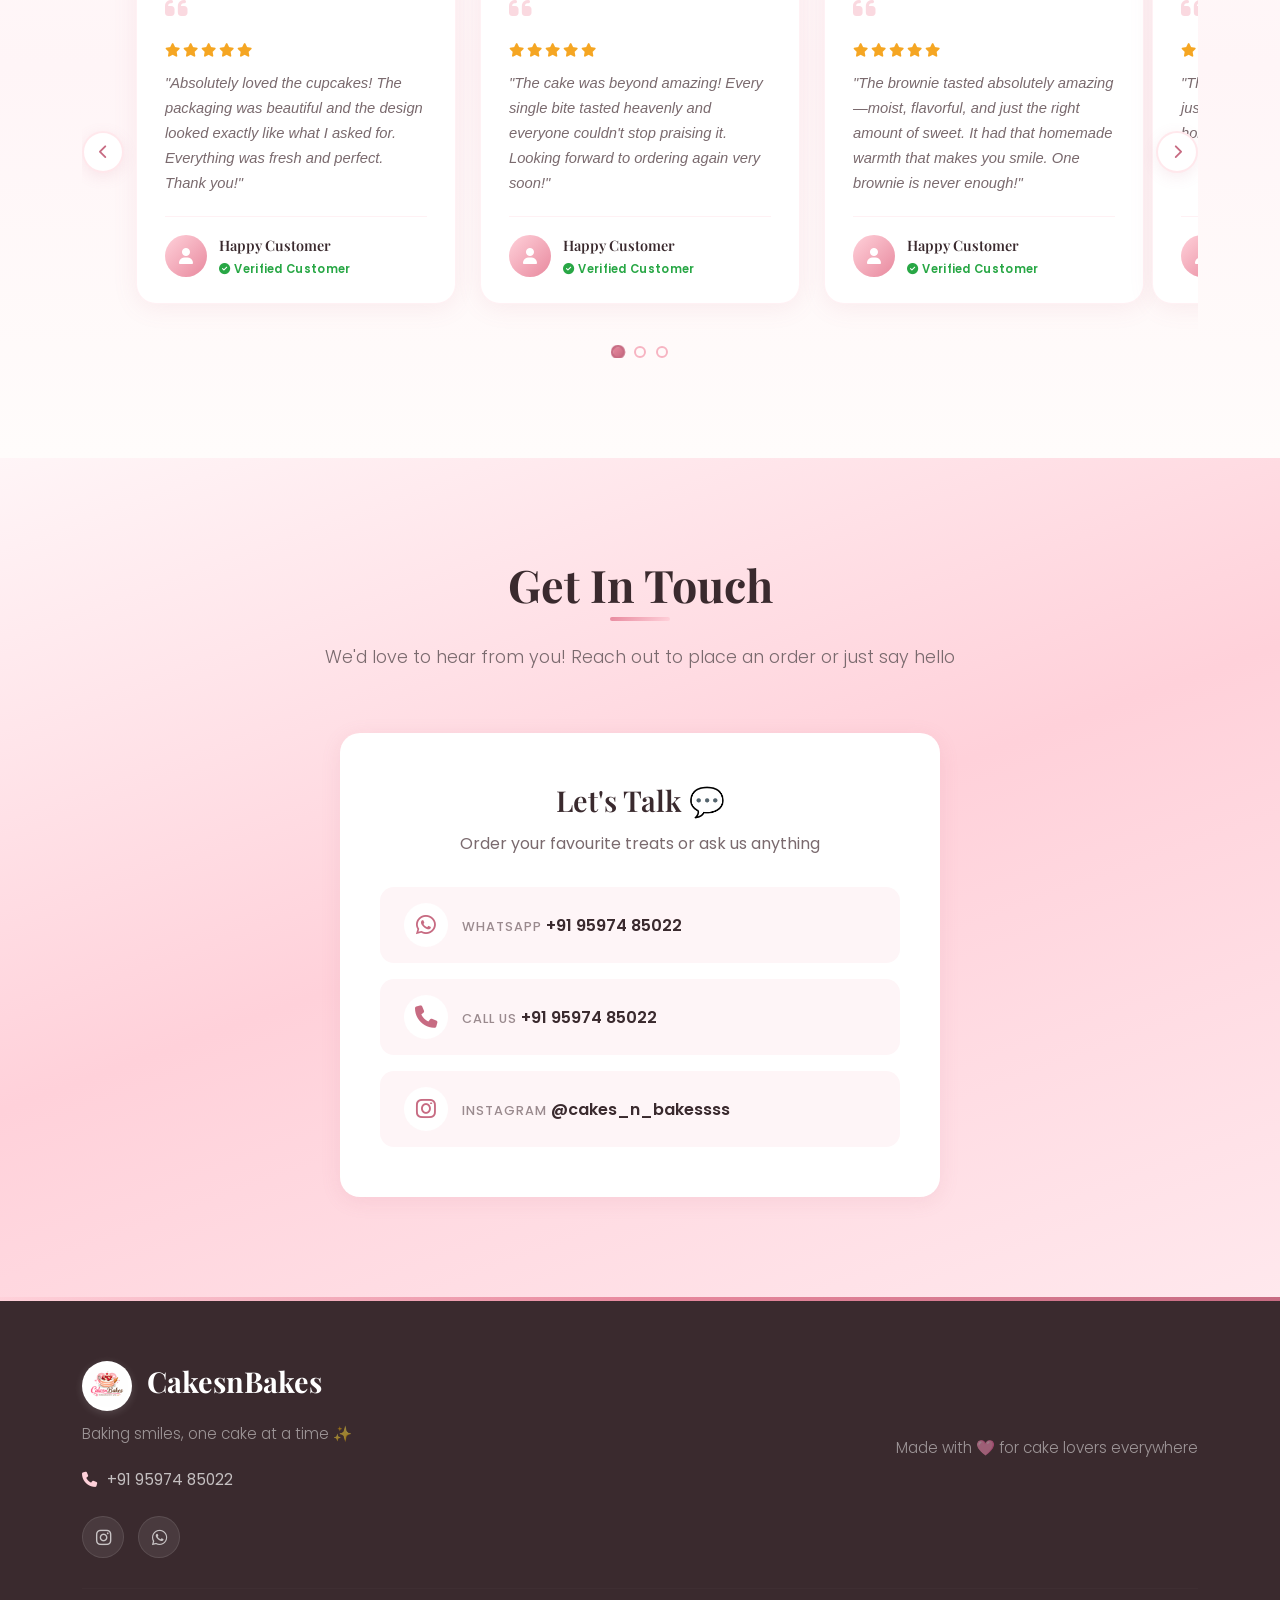
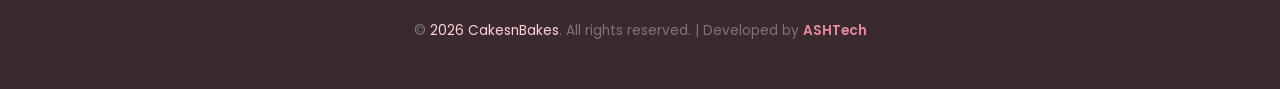
==== commit 08cba81b: "push" ====
--- a/index.html
+++ b/index.html
@@ -36,40 +36,52 @@
 
   <!-- ========== Navbar ========== -->
   <nav class="navbar navbar-expand-lg fixed-top" id="mainNavbar">
-    <div class="container">
-      <a class="navbar-brand" href="#">
+    <div class="container flex-wrap flex-lg-nowrap">
+      <a class="navbar-brand" href="index.html">
         <img src="logo2.png" alt="CakesnBakes" class="brand-logo"> CakesnBakes
       </a>
-      <button class="navbar-toggler" type="button" data-bs-toggle="collapse" data-bs-target="#navbarNav" 
+      
+      <!-- Desktop Permanent Search Bar -->
+      <div class="search-pill d-none d-lg-flex mx-auto" style="max-width: 350px; width: 100%;">
+        <i class="fas fa-search search-icon"></i>
+        <input type="text" class="global-search-input" placeholder="Search for cakes..." autocomplete="off">
+        <button class="voice-search-btn global-voice-btn" title="Search by Voice">
+          <i class="fas fa-microphone"></i>
+        </button>
+      </div>
+
+      <button class="navbar-toggler ms-auto" type="button" data-bs-toggle="collapse" data-bs-target="#navbarNav" 
               aria-controls="navbarNav" aria-expanded="false" aria-label="Toggle navigation">
         <span class="navbar-toggler-icon"></span>
       </button>
-      <div class="collapse navbar-collapse" id="navbarNav">
+
+      <!-- Mobile Permanent Search Bar -->
+      <div class="w-100 d-lg-none mt-2 order-3">
+        <div class="search-pill">
+          <i class="fas fa-search search-icon"></i>
+          <input type="text" class="global-search-input" placeholder="Search for cakes..." autocomplete="off">
+          <button class="voice-search-btn global-voice-btn" title="Search by Voice">
+            <i class="fas fa-microphone"></i>
+          </button>
+        </div>
+      </div>
+
+      <div class="collapse navbar-collapse order-4 w-100 w-lg-auto mt-2 mt-lg-0" id="navbarNav">
         <ul class="navbar-nav ms-auto">
           <li class="nav-item">
             <a class="nav-link active" href="#home">Home</a>
           </li>
           <li class="nav-item">
-            <a class="nav-link" href="cakes.html">Our Gallery</a>
+            <a class="nav-link" href="cakes.html">Cakes</a>
           </li>
           <li class="nav-item">
             <a class="nav-link" href="brownies.html">Brownies</a>
           </li>
-          <li class="nav-item dropdown">
-            <a class="nav-link" href="menu.html">Menu ▾</a>
-            <div class="nav-dropdown-menu">
-              <a href="menu.html#cakes-section"><i class="fas fa-birthday-cake"></i> Cakes</a>
-              <a href="menu.html#cupcakes-section"><i class="fas fa-cookie"></i> Cup Cakes</a>
-              <a href="menu.html#jarcakes-section"><i class="fas fa-jar-wheat"></i> Jar Cakes</a>
-              <a href="menu.html#chocolates-section"><i class="fas fa-candy-cane"></i> Chocolates</a>
-              <a href="menu.html#mousse-section"><i class="fas fa-ice-cream"></i> Mousse Cup</a>
-            </div>
+          <li class="nav-item">
+            <a class="nav-link" href="menu.html">Menu</a>
           </li>
           <li class="nav-item">
-            <a class="nav-link" href="#reviews">Reviews</a>
-          </li>
-          <li class="nav-item">
-            <a class="nav-link" href="#contact">Contact</a>
+            <a class="nav-link" href="gallery.html">Gallery</a>
           </li>
         </ul>
       </div>
@@ -121,7 +133,7 @@
         <!-- Gallery cards rendered dynamically via JS -->
       </div>
       <div class="view-all-wrapper reveal reveal-delay-3">
-        <a href="cakes.html" class="btn-view-all">View Full Gallery <i class="fas fa-arrow-right"></i></a>
+        <a href="gallery.html" class="btn-view-all">View Full Gallery <i class="fas fa-arrow-right"></i></a>
       </div>
     </div>
   </section>
@@ -379,7 +391,7 @@
       </div>
       <hr class="footer-divider">
       <p class="footer-copyright">
-        &copy; <span id="year"></span> <span>CakesnBakes</span>. All rights reserved.
+        &copy; <span id="year"></span> <span>CakesnBakes</span>. All rights reserved. | Developed by <a href="mailto:ashpbt123@gmail.com" style="color: var(--accent-rose); font-weight: 600; text-decoration: none;">ASHTech</a>
       </p>
     </div>
   </footer>
@@ -398,20 +410,20 @@
       <span>Home</span>
     </a>
     <a href="cakes.html" class="bottom-nav-item">
-      <i class="fas fa-images"></i>
-      <span>Gallery</span>
+      <i class="fas fa-birthday-cake"></i>
+      <span>Cakes</span>
+    </a>
+    <a href="menu.html" class="bottom-nav-item bottom-nav-action">
+      <i class="fas fa-utensils"></i>
+      <span>Menu</span>
     </a>
     <a href="brownies.html" class="bottom-nav-item">
       <i class="fas fa-cookie-bite"></i>
       <span>Brownies</span>
     </a>
-    <a href="menu.html" class="bottom-nav-item">
-      <i class="fas fa-utensils"></i>
-      <span>Menu</span>
-    </a>
-    <a href="#contact" class="bottom-nav-item" data-section="contact">
-      <i class="fas fa-envelope"></i>
-      <span>Contact</span>
+    <a href="gallery.html" class="bottom-nav-item">
+      <i class="fas fa-images"></i>
+      <span>Gallery</span>
     </a>
   </nav>
 
--- a/style.css
+++ b/style.css
@@ -100,21 +100,31 @@
 
 .navbar-brand {
   font-family: var(--font-heading);
-  font-size: 1.75rem;
+  font-size: 1.6rem;
   font-weight: 700;
   color: var(--accent-deep) !important;
   letter-spacing: -0.5px;
   display: flex;
   align-items: center;
-  gap: 10px;
+  gap: 8px;
+  flex-shrink: 0;
 }
 
 .navbar-brand .brand-logo {
-  height: 70px;
+  height: 60px;
   width: auto;
   object-fit: contain;
   mix-blend-mode: multiply;
   filter: drop-shadow(0 1px 2px rgba(0,0,0,0.08));
+}
+
+@media (max-width: 991.98px) {
+  .navbar-brand {
+    font-size: 1.4rem;
+  }
+  .navbar-brand .brand-logo {
+    height: 50px;
+  }
 }
 
 .footer-logo {
@@ -205,6 +215,13 @@
   position: relative;
   overflow: hidden;
   padding: 120px 0 80px;
+}
+
+/* Adjust padding for taller mobile navbar */
+@media (max-width: 991.98px) {
+  .hero-section {
+    padding-top: 180px;
+  }
 }
 
 .hero-section::before {
@@ -527,7 +544,8 @@
 .product-img {
   position: relative;
   overflow: hidden;
-  height: 240px;
+  width: 100%;
+  aspect-ratio: 1 / 1;
 }
 
 .product-img img {
@@ -670,7 +688,8 @@
 .gallery-img {
   position: relative;
   overflow: hidden;
-  height: 260px;
+  width: 100%;
+  aspect-ratio: 1 / 1;
 }
 
 .gallery-img img {
@@ -721,6 +740,180 @@
   width: 100%;
   height: auto;
   display: block;
+}
+
+/* ---------- Menu Category Grid ---------- */
+.menu-category-grid {
+  display: grid;
+  grid-template-columns: repeat(2, 1fr);
+  gap: 20px;
+  margin-bottom: 40px;
+}
+
+.menu-category-container {
+  display: flex;
+  flex-direction: column;
+  justify-content: center;
+  align-items: center;
+  text-align: center;
+  gap: 16px;
+  padding: 40px 24px;
+  background: var(--white);
+  border-radius: var(--radius-lg);
+  border: 1px solid rgba(255, 209, 218, 0.3);
+  box-shadow: var(--shadow-card);
+  cursor: pointer;
+  transition: var(--transition);
+  position: relative;
+  overflow: hidden;
+}
+
+.menu-category-container::before {
+  content: '';
+  position: absolute;
+  top: 0;
+  left: 0;
+  right: 0;
+  height: 3px;
+  background: linear-gradient(135deg, var(--primary-pink), var(--accent-rose));
+  opacity: 0;
+  transition: var(--transition);
+}
+
+.menu-category-container:hover {
+  transform: translateY(-5px);
+  box-shadow: var(--shadow-hover);
+  border-color: rgba(255, 209, 218, 0.6);
+}
+
+.menu-category-container:hover::before,
+.menu-category-container.active::before {
+  opacity: 1;
+}
+
+.menu-category-container.active {
+  border-color: var(--accent-rose);
+  box-shadow: 0 8px 30px rgba(199, 107, 130, 0.25);
+  background: linear-gradient(135deg, #fff5f7, var(--white));
+}
+
+.menu-category-icon {
+  width: 70px;
+  height: 70px;
+  border-radius: 20px;
+  display: flex;
+  align-items: center;
+  justify-content: center;
+  color: var(--white);
+  font-size: 1.8rem;
+  flex-shrink: 0;
+  box-shadow: 0 4px 15px rgba(0, 0, 0, 0.15);
+  margin-bottom: 10px;
+}
+
+.menu-category-info {
+  flex: 1;
+  display: flex;
+  flex-direction: column;
+  justify-content: center;
+}
+
+.menu-category-info h3 {
+  font-family: var(--font-heading);
+  font-size: 1.15rem;
+  font-weight: 600;
+  margin: 0 0 4px;
+  color: var(--text-dark);
+}
+
+.menu-category-count {
+  font-size: 0.82rem;
+  color: var(--text-muted);
+  font-weight: 400;
+}
+
+.menu-category-arrow {
+  display: none;
+}
+
+/* ---------- Menu Expanded Area ---------- */
+#menu-expanded-area {
+  display: none;
+  animation: fadeInUp 0.5s ease;
+}
+
+#menu-expanded-area.active {
+  display: block;
+  padding: 10px 0 40px;
+}
+
+.menu-expanded-header {
+  display: flex;
+  align-items: center;
+  justify-content: space-between;
+  margin-bottom: 30px;
+  padding-bottom: 16px;
+  border-bottom: 2px solid rgba(255, 209, 218, 0.4);
+}
+
+.menu-expanded-header h2 {
+  font-family: var(--font-heading);
+  font-size: 2rem;
+  font-weight: 700;
+  margin: 0;
+  color: var(--text-dark);
+}
+
+.menu-close-btn {
+  display: inline-flex;
+  align-items: center;
+  gap: 8px;
+  padding: 10px 24px;
+  font-size: 0.95rem;
+  font-weight: 600;
+  font-family: var(--font-body);
+  color: var(--accent-deep);
+  background: transparent;
+  border: 2px solid var(--primary-pink-dark);
+  border-radius: 50px;
+  cursor: pointer;
+  transition: var(--transition);
+}
+
+.menu-close-btn:hover {
+  background: linear-gradient(135deg, var(--accent-rose), var(--accent-deep));
+  color: var(--white);
+  border-color: var(--accent-deep);
+  transform: translateY(-2px);
+  box-shadow: 0 6px 20px rgba(199, 107, 130, 0.25);
+}
+
+/* ---------- Responsive: Menu Category Grid ---------- */
+@media (max-width: 576px) {
+  .menu-category-grid {
+    grid-template-columns: 1fr;
+    gap: 14px;
+  }
+
+  .menu-category-container {
+    padding: 18px 16px;
+    gap: 12px;
+  }
+
+  .menu-category-icon {
+    width: 48px;
+    height: 48px;
+    font-size: 1.1rem;
+    border-radius: 12px;
+  }
+
+  .menu-category-info h3 {
+    font-size: 1rem;
+  }
+
+  .menu-expanded-header h2 {
+    font-size: 1.5rem;
+  }
 }
 
 /* ---------- Testimonial Carousel ---------- */
@@ -1280,6 +1473,43 @@
     color: var(--accent-deep);
   }
 
+  /* Center Floating Action Button */
+  .bottom-nav-action {
+    position: relative;
+    overflow: visible;
+  }
+
+  .bottom-nav-action i {
+    background: linear-gradient(135deg, var(--accent-rose), var(--primary-pink-dark));
+    color: var(--white) !important;
+    width: 56px;
+    height: 56px;
+    border-radius: 50%;
+    display: flex;
+    align-items: center;
+    justify-content: center;
+    font-size: 1.5rem;
+    box-shadow: 0 4px 15px rgba(199, 107, 130, 0.4);
+    transform: translateY(-22px);
+    border: 4px solid var(--white);
+    margin-bottom: -15px; /* Adjust spacing to keep text visible */
+  }
+
+  .bottom-nav-action span {
+    font-weight: 600;
+    color: var(--accent-deep);
+    transform: translateY(-5px);
+  }
+
+  .bottom-nav-action.active i {
+    transform: translateY(-22px) scale(1.05);
+    box-shadow: 0 6px 20px rgba(199, 107, 130, 0.6);
+  }
+
+  .bottom-nav-action.active::before {
+    display: none; /* No top dash for floating button */
+  }
+
   /* Adjust floating elements above bottom nav */
   body {
     padding-bottom: 70px;
@@ -1357,11 +1587,6 @@
   .testimonial-slide {
     grid-template-columns: 1fr;
     gap: 16px;
-  }
-
-  .testimonial-slide .testimonial-card:nth-child(2),
-  .testimonial-slide .testimonial-card:nth-child(3) {
-    display: none;
   }
 
   .testimonial-carousel {
@@ -1457,3 +1682,109 @@
   0%, 80%, 100% { transform: scale(0.6); opacity: 0.4; }
   40% { transform: scale(1); opacity: 1; }
 }
+
+/* ---------- Permanent Navbar Search ---------- */
+.search-pill {
+  display: flex;
+  align-items: center;
+  background: var(--white);
+  border: 1px solid rgba(255, 209, 218, 0.6);
+  border-radius: 50px;
+  padding: 8px 18px;
+  width: 100%;
+  box-shadow: 0 4px 15px rgba(255, 209, 218, 0.2);
+  transition: box-shadow 0.3s ease;
+  position: relative;
+  z-index: 10;
+}
+
+@media (min-width: 992px) {
+  .search-pill {
+    margin-left: 20px;
+    margin-right: 20px;
+  }
+}
+
+.search-pill:focus-within {
+  box-shadow: 0 4px 20px rgba(199, 107, 130, 0.2);
+  border-color: rgba(199, 107, 130, 0.3);
+}
+
+.search-pill .search-icon {
+  color: #a0aab5;
+  font-size: 1.1rem;
+  margin-right: 12px;
+}
+
+.search-pill input {
+  flex: 1;
+  border: none;
+  background: transparent;
+  padding: 4px 0;
+  font-size: 1.05rem;
+  color: var(--text-dark);
+  font-family: var(--font-body);
+  outline: none;
+  width: 100%;
+}
+
+.search-pill input::placeholder {
+  color: #a0aab5;
+  font-weight: 500;
+}
+
+.voice-search-btn {
+  background: none;
+  border: none;
+  color: var(--accent-rose);
+  font-size: 1.25rem;
+  margin-left: 10px;
+  cursor: pointer;
+  transition: var(--transition);
+}
+
+.voice-search-btn.listening {
+  color: #dc3545;
+  animation: pulse 1.5s infinite;
+}
+
+/* Smooth filtering transition classes */
+.filterable-item {
+  transition: transform 0.4s ease, opacity 0.4s ease;
+  transform-origin: center top;
+}
+
+.filterable-item.filtered-out {
+  opacity: 0 !important;
+  transform: scale(0.8) translateY(20px) !important;
+  pointer-events: none;
+  position: relative !important; /* Remove from flow seamlessly */
+  visibility: hidden;
+}
+
+/* Adjust scroll padding for better mobile navigation */
+@media (max-width: 991.98px) {
+  html {
+    scroll-padding-top: 170px;
+  }
+}
+
+
+
+/* Responsive spacing for general sections */
+@media (max-width: 991.98px) {
+  section.section, 
+  .contact-section,
+  #all-cakes,
+  #all-brownies,
+  #menu-categories,
+  #all-gallery-grid {
+    padding-top: 160px !important;
+  }
+}
+
+@keyframes pulse {
+  0% { transform: scale(1); }
+  50% { transform: scale(1.2); }
+  100% { transform: scale(1); }
+}
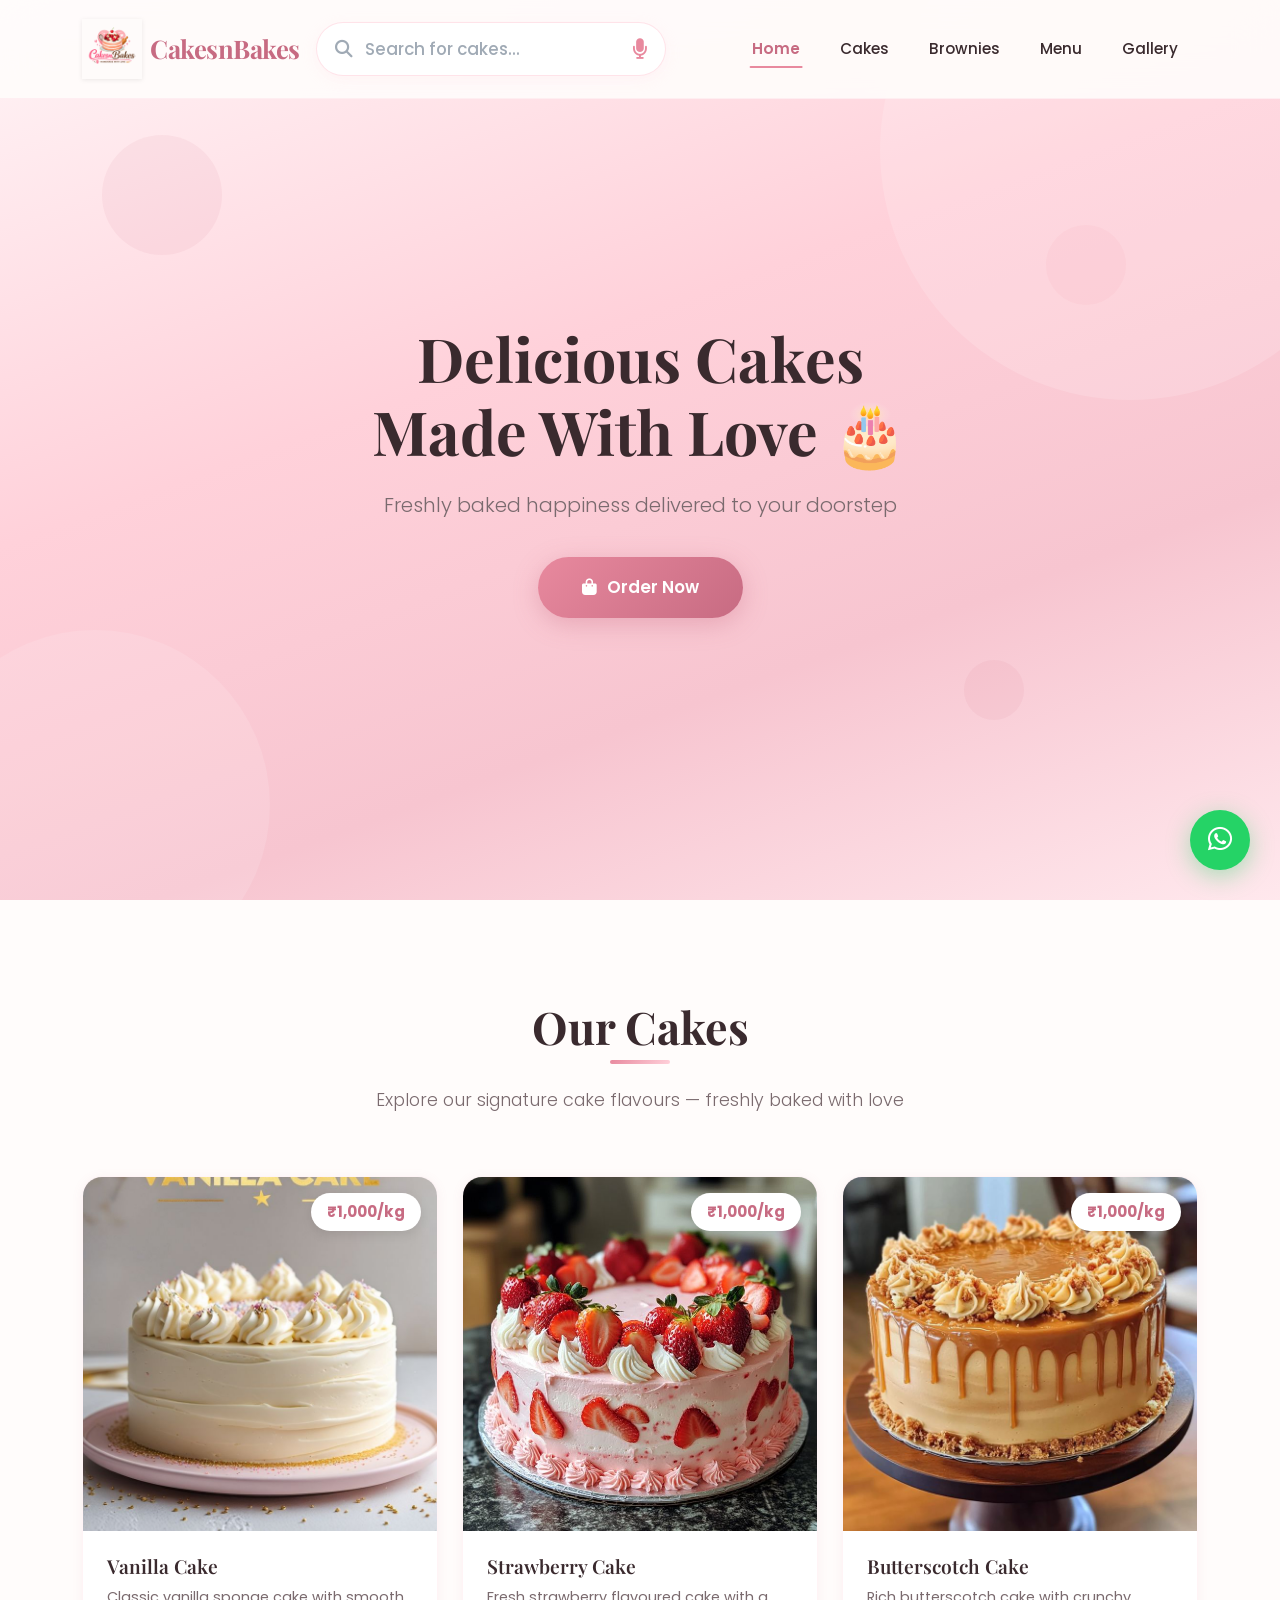
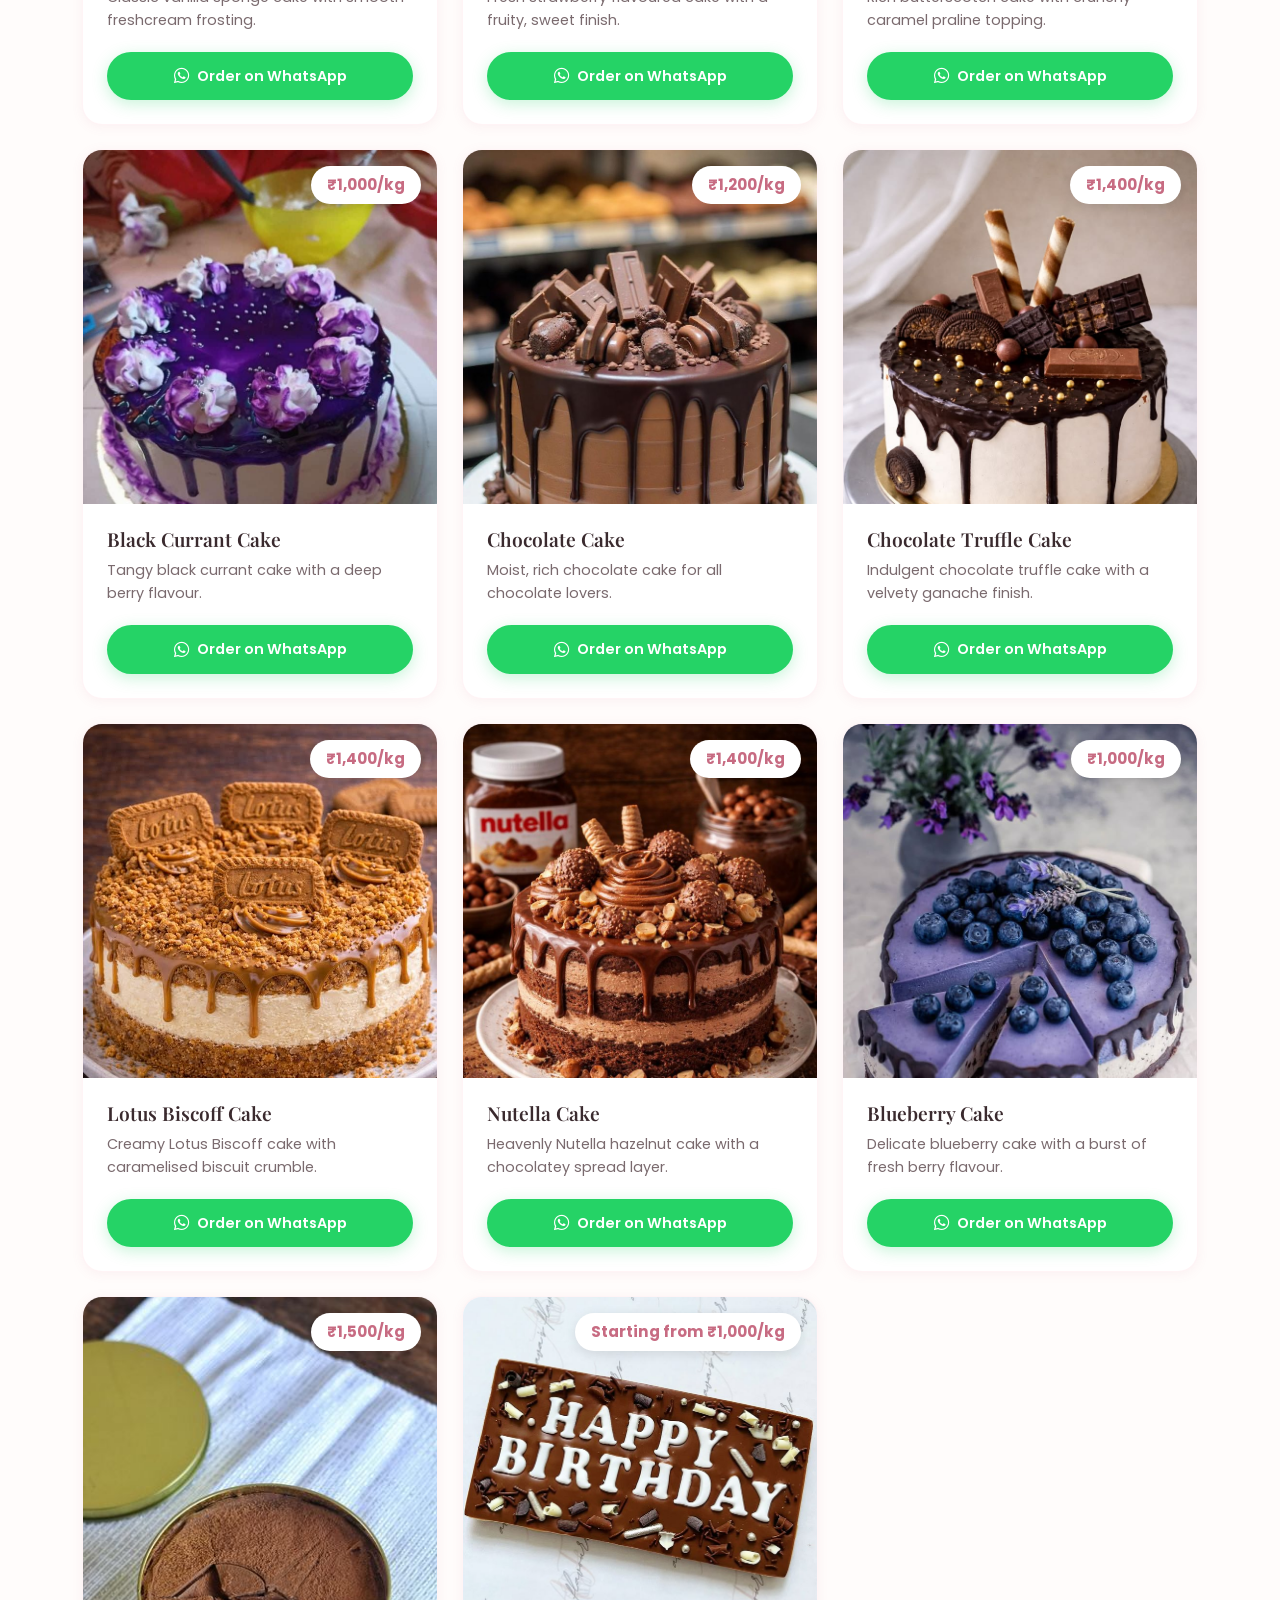
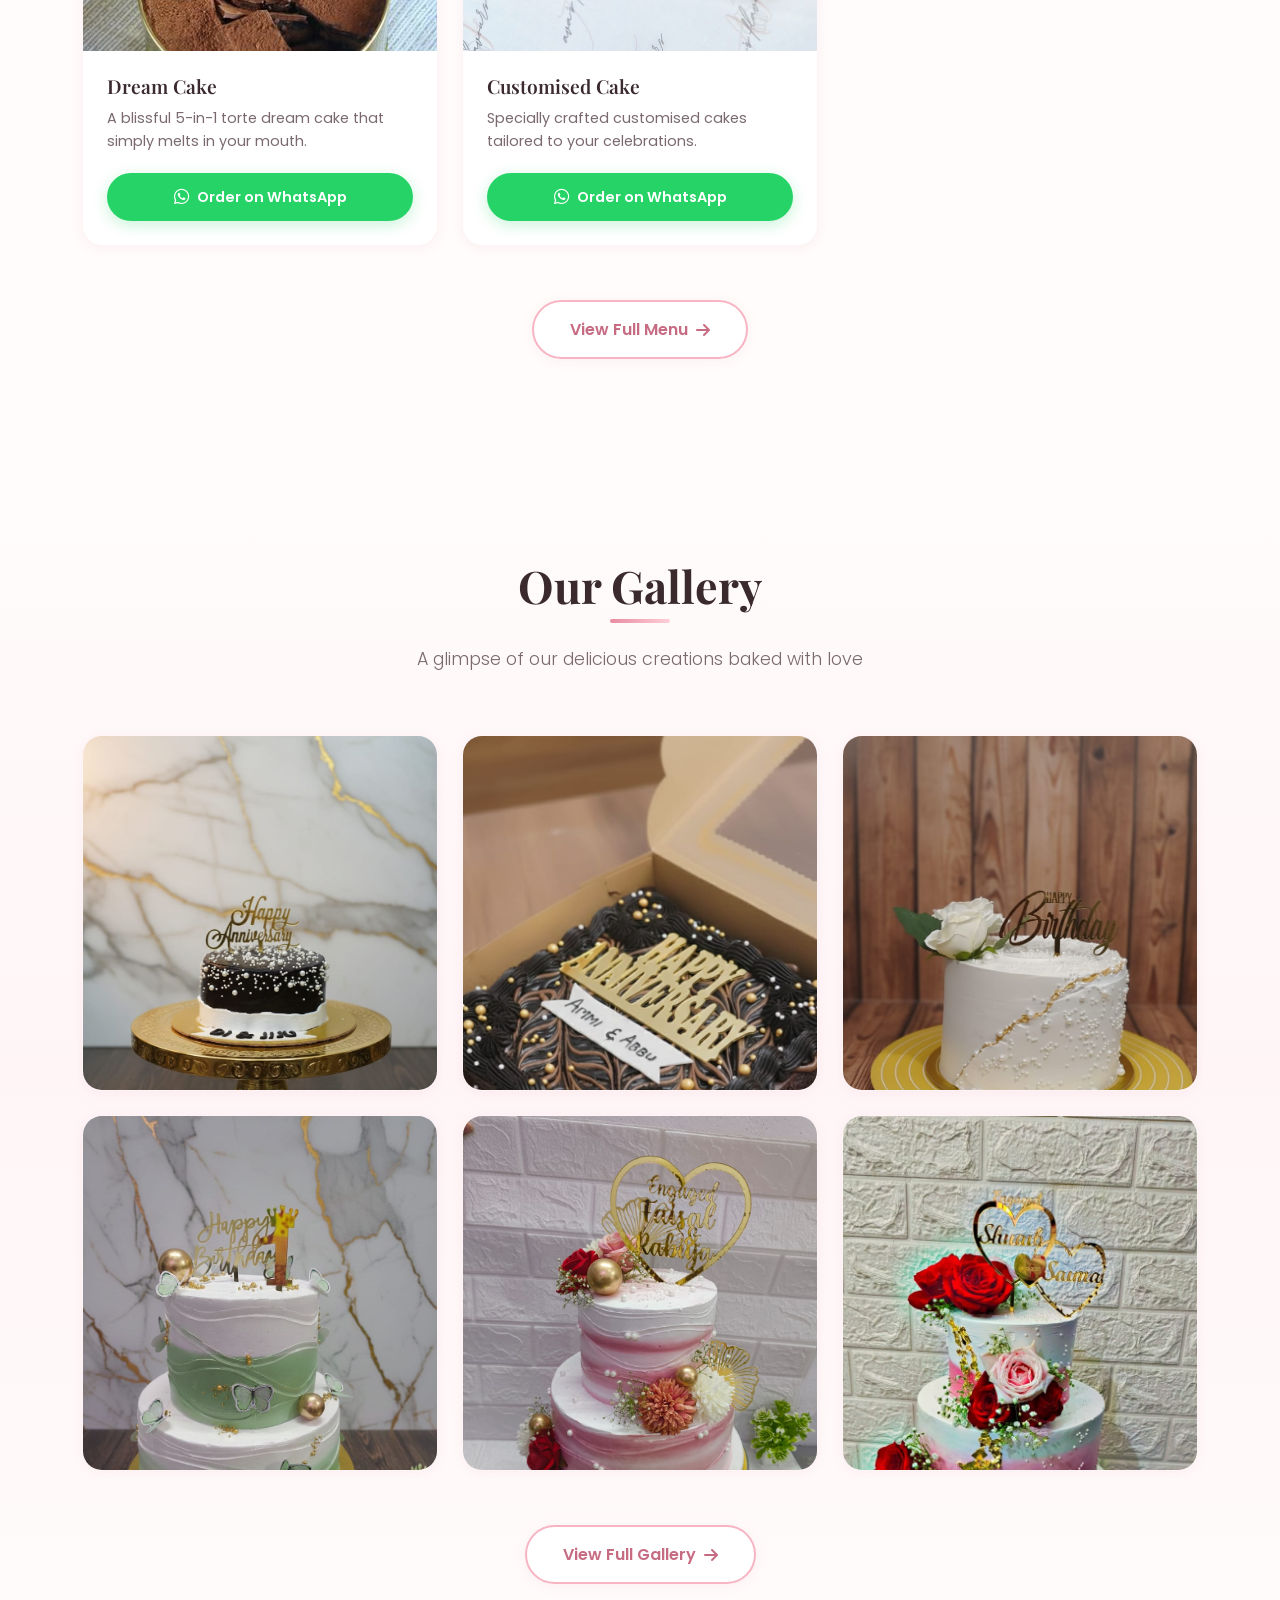
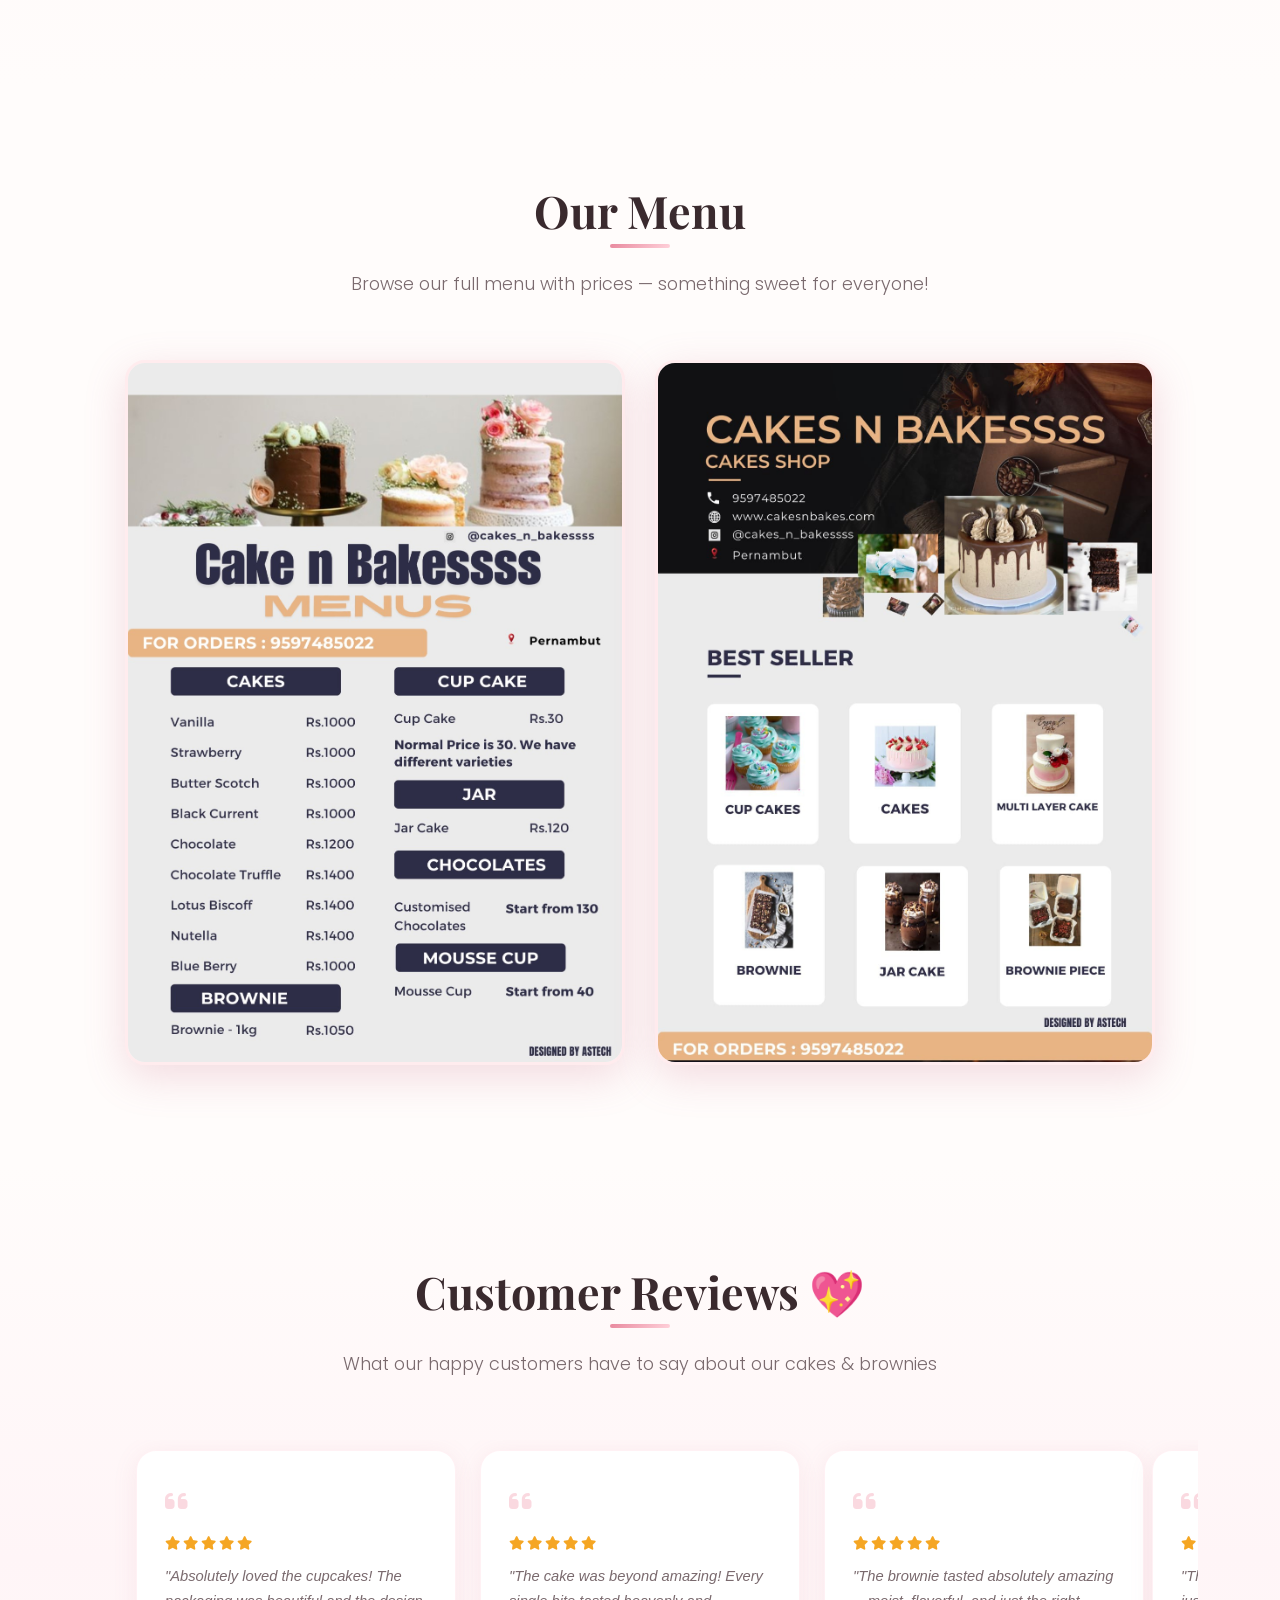
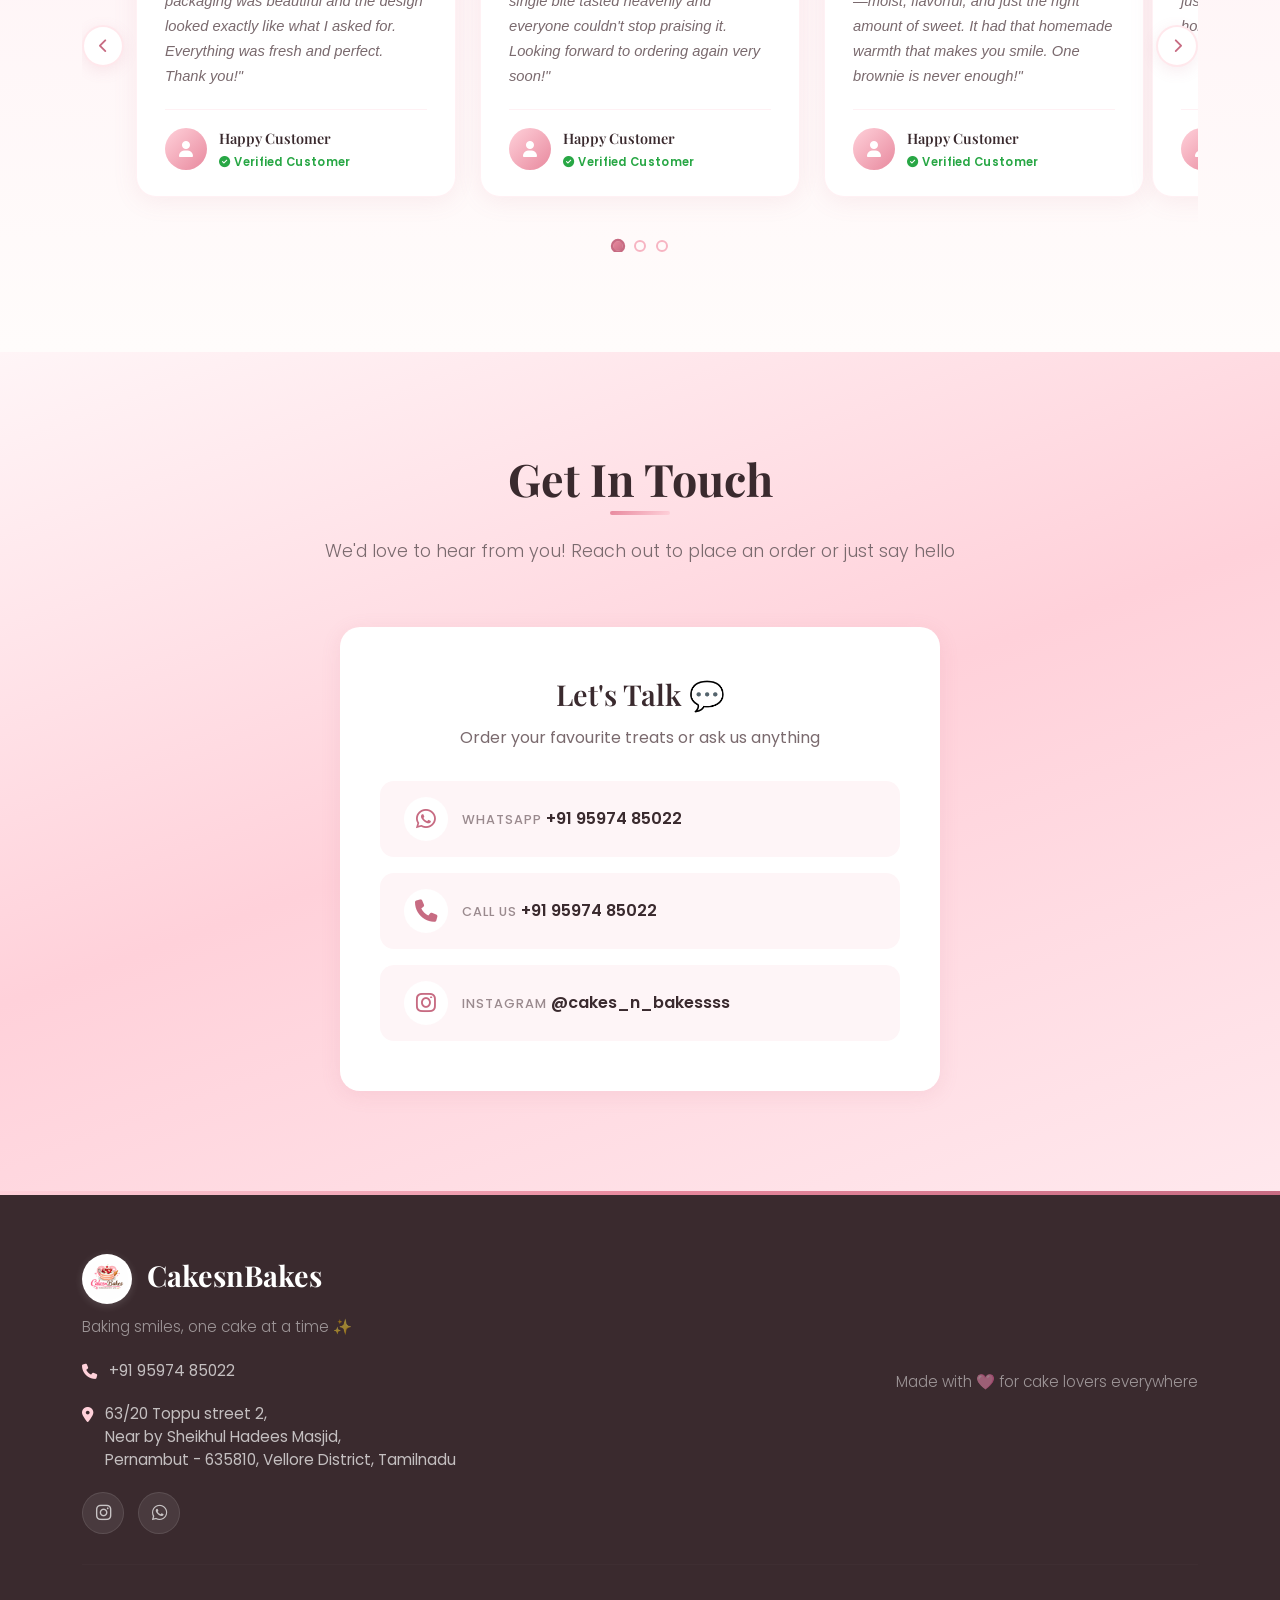
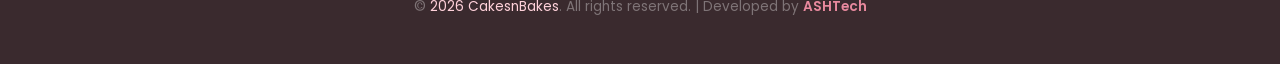
==== commit 4675a70d: "pushed" ====
--- a/index.html
+++ b/index.html
@@ -7,6 +7,13 @@
   <meta name="keywords" content="cakes, brownies, bakery, cupcakes, mousse cakes, jar cakes, order cakes online, CakesnBakes">
   <meta name="author" content="CakesnBakes">
   <title>CakesnBakes — Delicious Cakes Made With Love 🎂</title>
+  
+  <!-- OG Meta Tags for Social Sharing -->
+  <meta property="og:title" content="CakesnBakes — Delicious Cakes Made With Love 🎂">
+  <meta property="og:description" content="Freshly baked cakes, cupcakes, brownies & more, delivered to your doorstep. Order now on WhatsApp!">
+  <meta property="og:image" content="logo2.png">
+  <meta property="og:type" content="website">
+  <meta name="twitter:card" content="summary_large_image">
 
   <!-- Favicon -->
   <link rel="icon" href="logo2.png" type="image/png">
@@ -373,8 +380,12 @@
           </div>
           <p class="footer-tagline">Baking smiles, one cake at a time ✨</p>
           <div class="footer-contact">
-            <i class="fas fa-phone"></i>
+            <i class="fas fa-phone mt-1"></i>
             <span>+91 95974 85022</span>
+          </div>
+          <div class="footer-contact">
+            <i class="fas fa-location-dot mt-1"></i>
+            <span>63/20 Toppu street 2, <br> Near by Sheikhul Hadees Masjid, <br> Pernambut - 635810, Vellore District, Tamilnadu</span>
           </div>
           <div class="footer-social">
             <a href="https://instagram.com/cakes_n_bakessss" target="_blank" rel="noopener" aria-label="Instagram">
--- a/style.css
+++ b/style.css
@@ -552,6 +552,7 @@
   width: 100%;
   height: 100%;
   object-fit: cover;
+  object-position: center top;
   transition: transform 0.5s cubic-bezier(0.4, 0, 0.2, 1);
 }
 
@@ -696,21 +697,11 @@
   width: 100%;
   height: 100%;
   object-fit: cover;
+  object-position: center top;
   transition: transform 0.5s cubic-bezier(0.4, 0, 0.2, 1);
 }
 
-.gallery-body {
-  padding: 16px 20px;
-  text-align: center;
-}
-
-.gallery-body h5 {
-  font-size: 1.1rem;
-  font-weight: 600;
-  margin: 0;
-  font-family: var(--font-heading);
-  color: var(--text-dark);
-}
+
 
 /* ---------- Menu Section ---------- */
 .menu-images {
@@ -1190,10 +1181,11 @@
 
 .footer-contact {
   display: flex;
-  align-items: center;
-  gap: 10px;
-  margin-bottom: 24px;
+  align-items: flex-start;
+  gap: 12px;
+  margin-bottom: 20px;
   font-size: 0.95rem;
+  line-height: 1.5;
 }
 
 .footer-contact i {
@@ -1394,7 +1386,7 @@
   }
 
   .section {
-    padding: 70px 0;
+    padding: 40px 0;
   }
 
   /* Hide hamburger toggler & collapse — use bottom nav instead */
@@ -1556,19 +1548,41 @@
   }
 
   .section {
-    padding: 60px 0;
+    padding: 30px 0;
+  }
+
+  .view-all-wrapper {
+    margin-top: 15px;
   }
 
   .section-title h2 {
     font-size: 1.9rem;
   }
 
-  .product-img {
-    height: 200px;
+  .product-img,
+  .gallery-img {
+    aspect-ratio: 1 / 1;
+    overflow: hidden;
+  }
+
+  .product-img img,
+  .gallery-img img {
+    object-fit: cover !important;
+    object-position: center top;
   }
 
   .contact-card {
-    padding: 35px 25px;
+    padding: 35px 20px;
+  }
+
+  .contact-method {
+    padding: 12px 16px;
+  }
+
+  .contact-method-info {
+    white-space: normal;
+    word-break: break-word;
+    overflow-wrap: anywhere;
   }
 
   .whatsapp-float {
